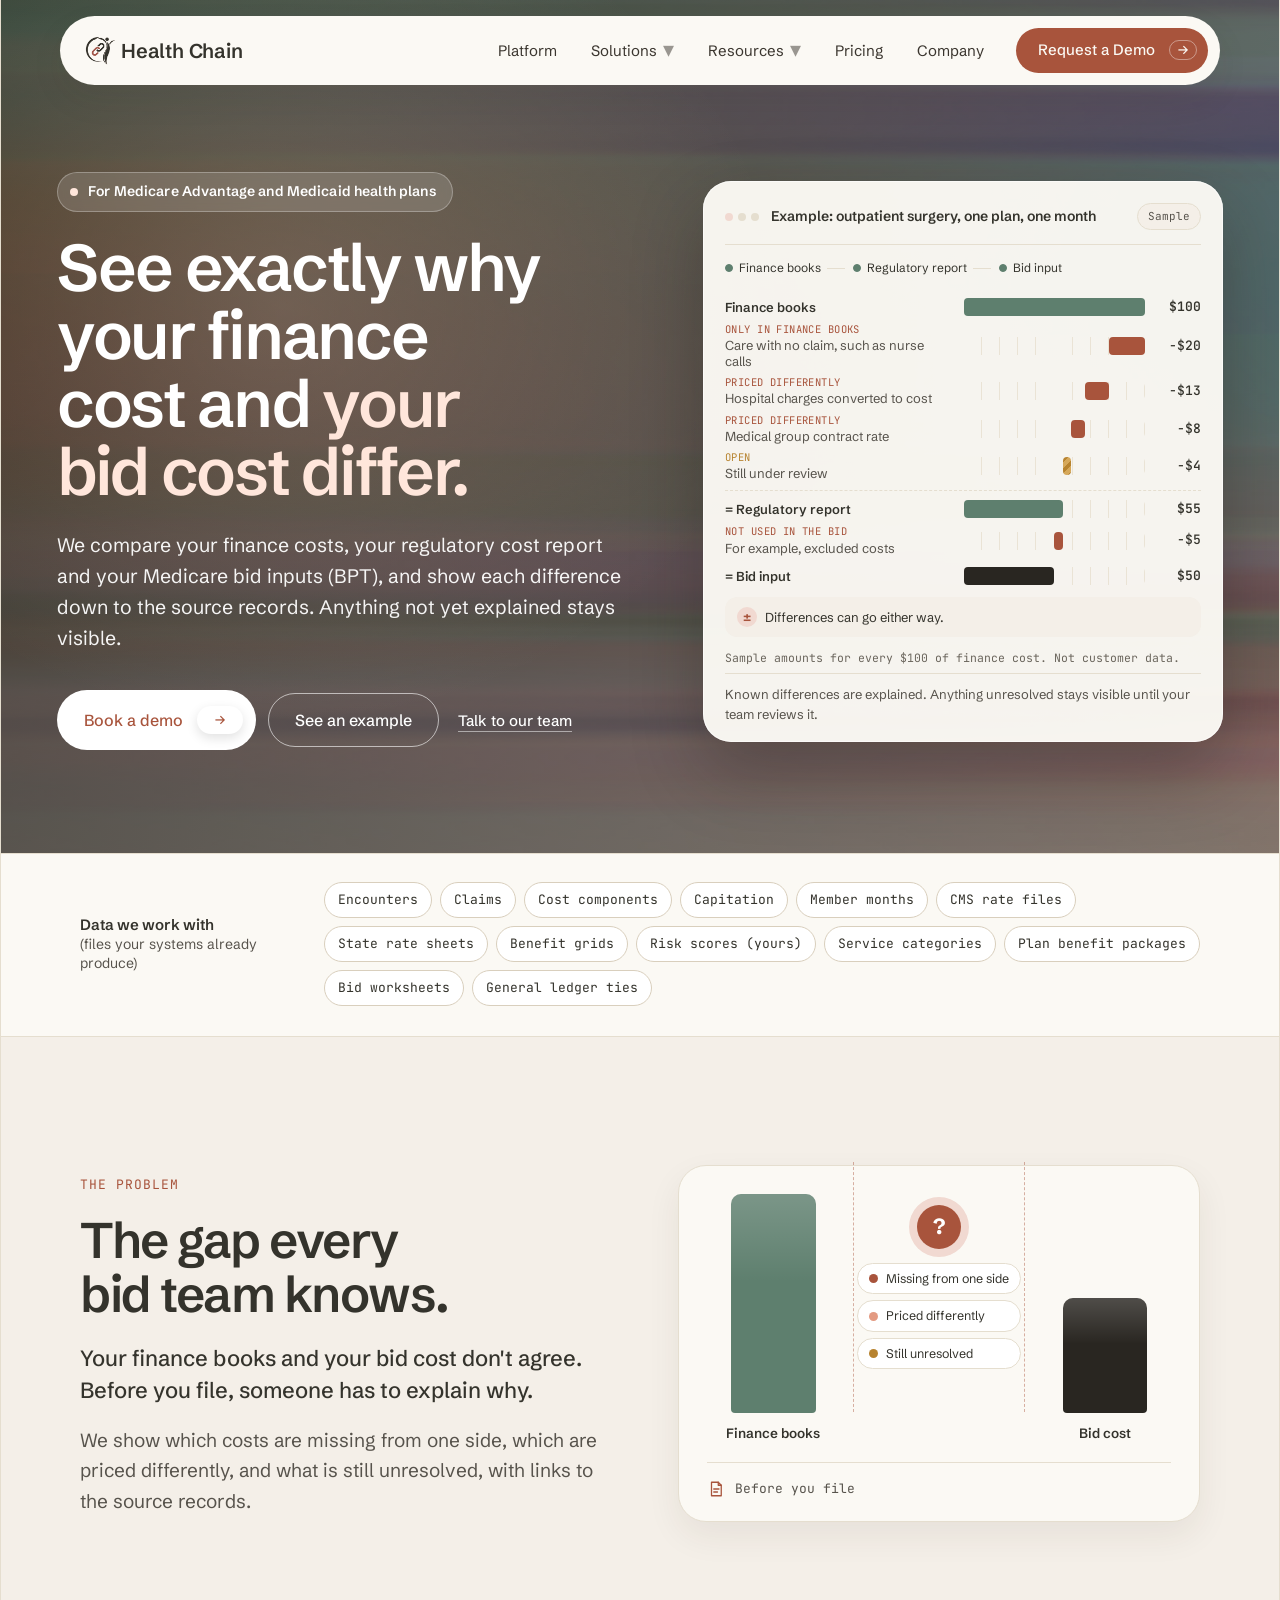
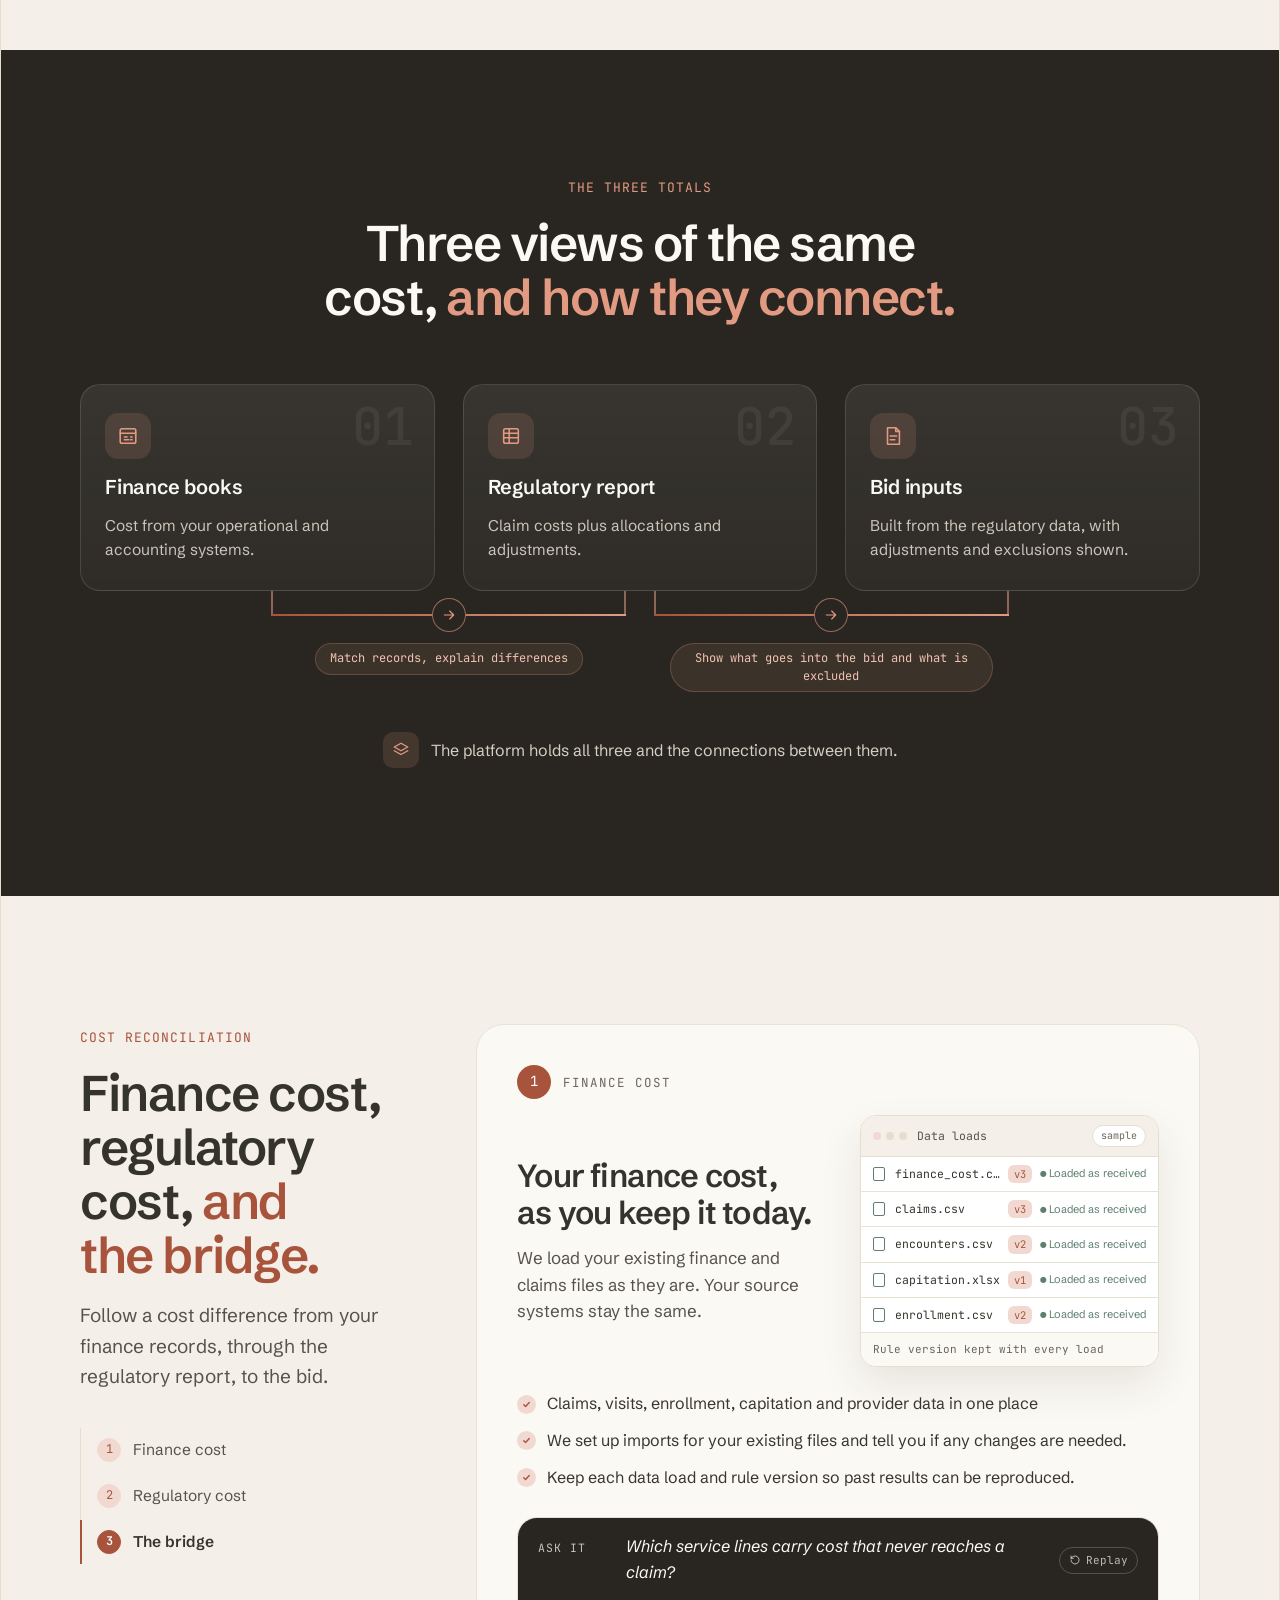
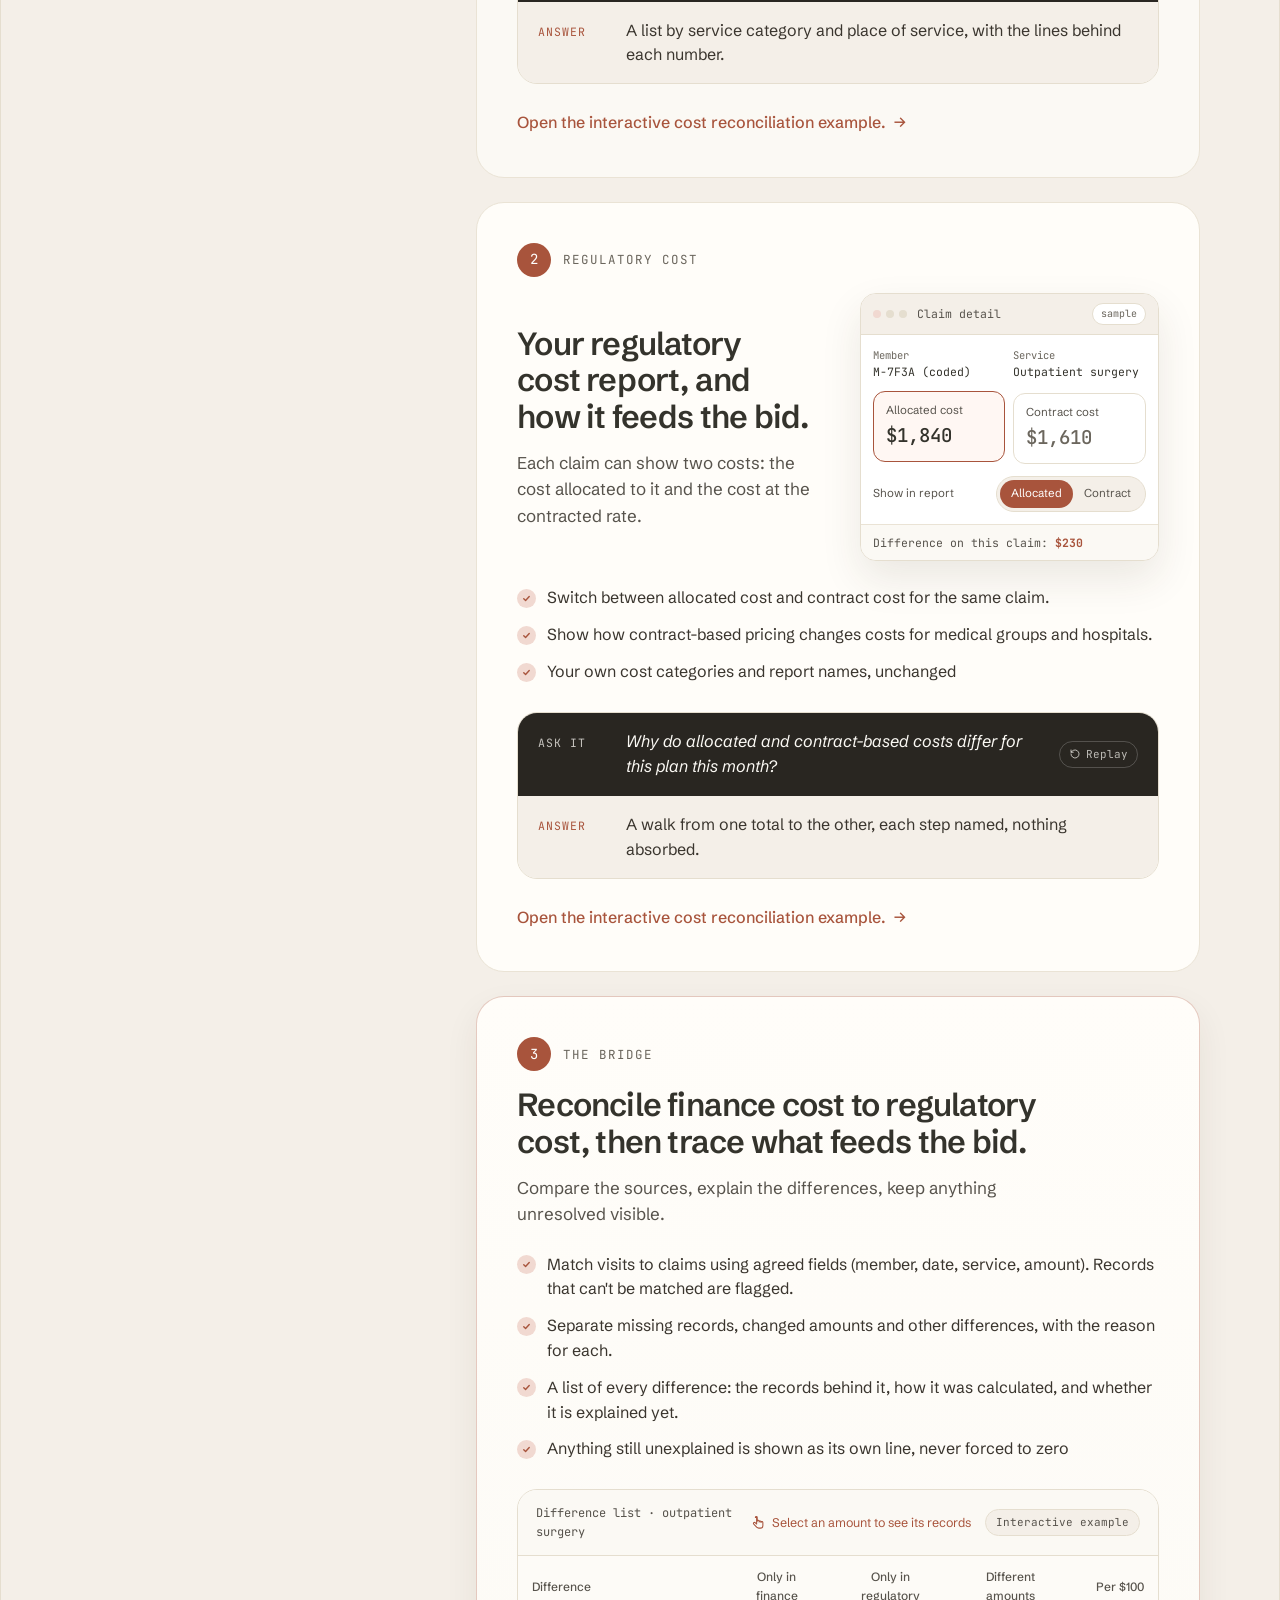
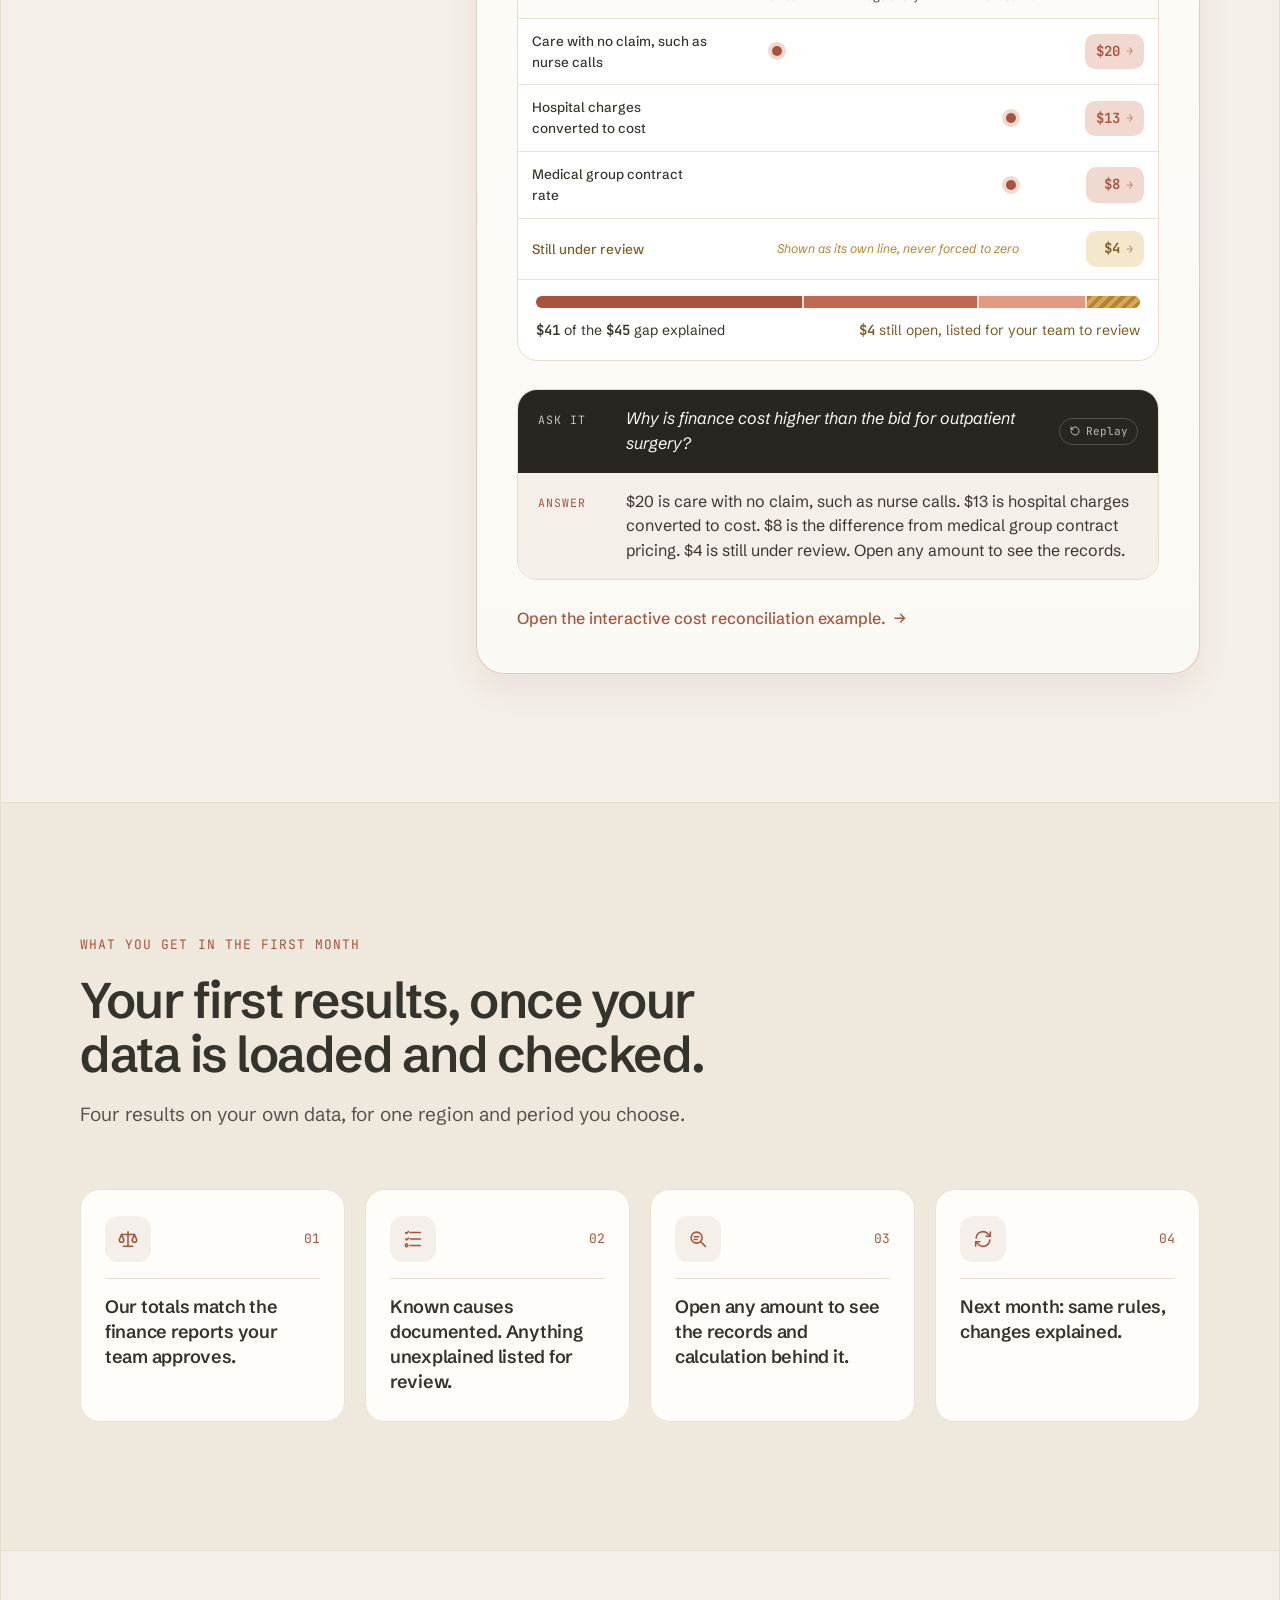
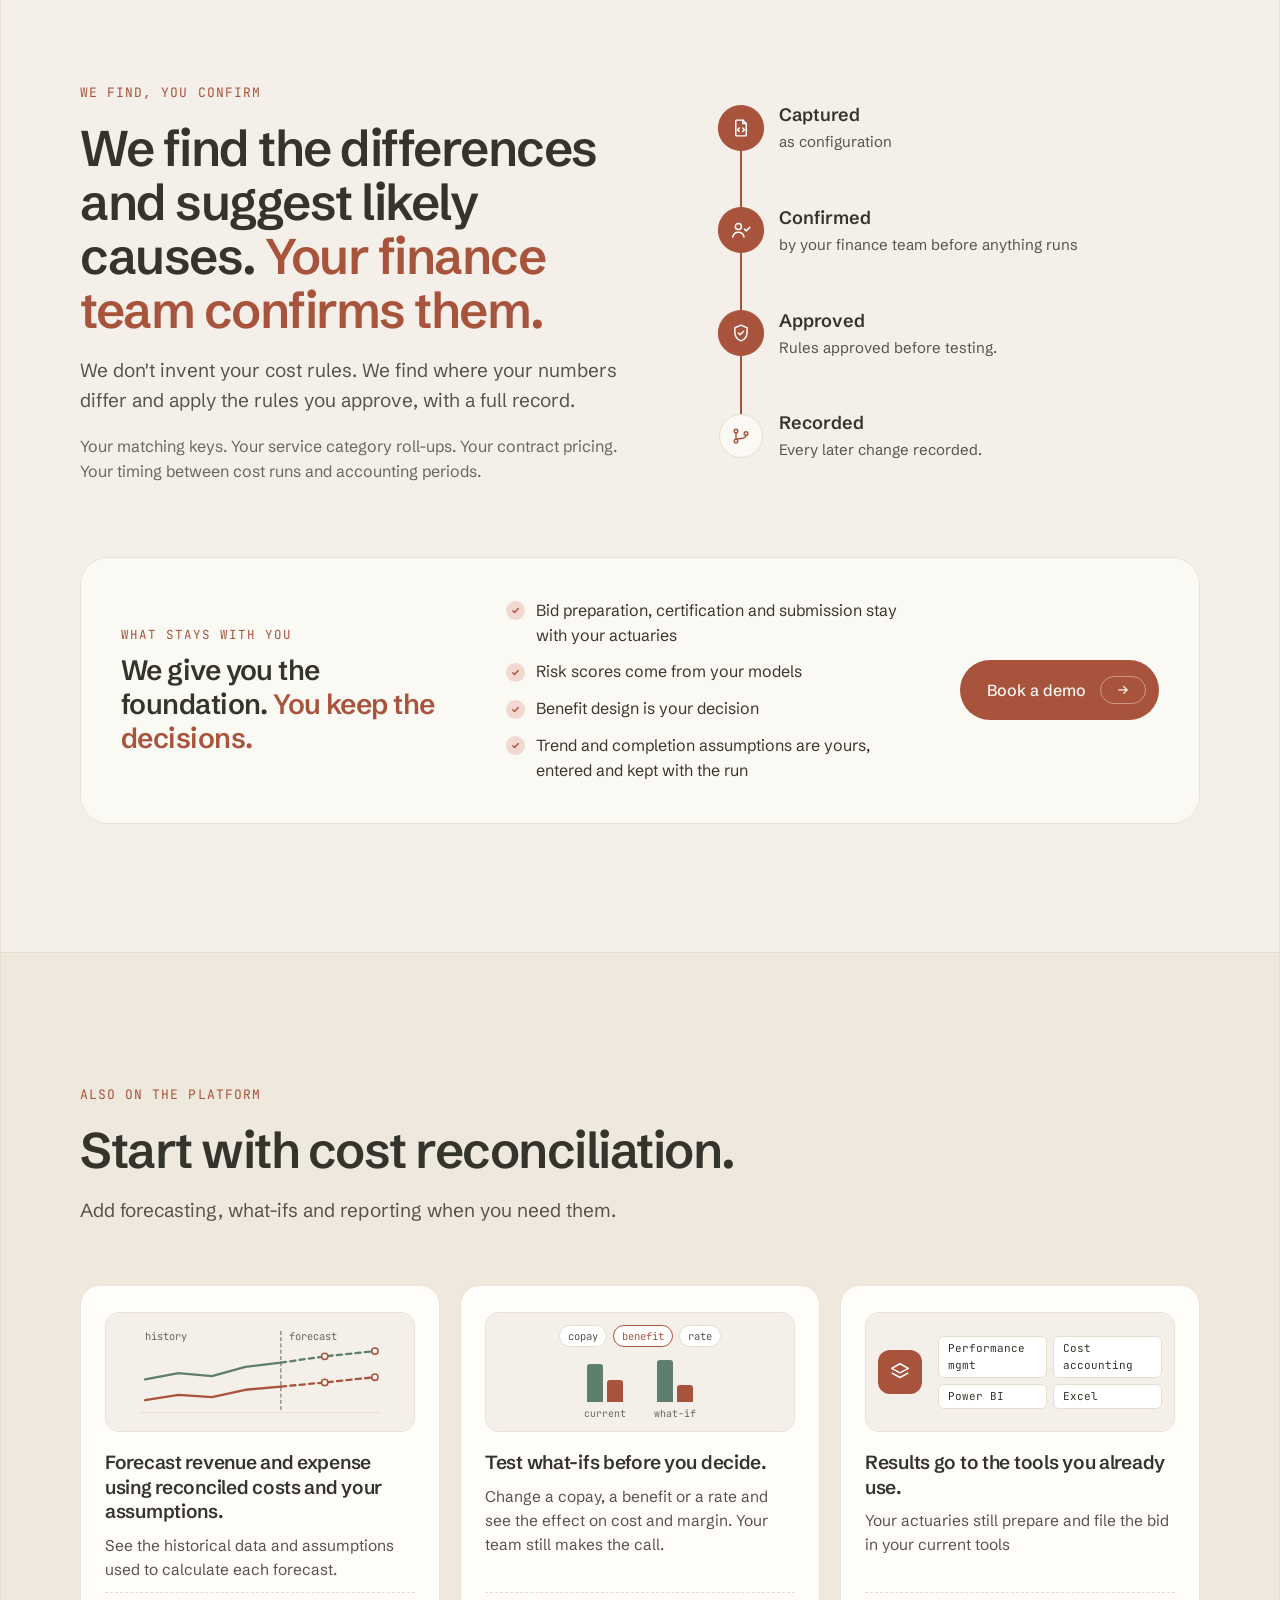
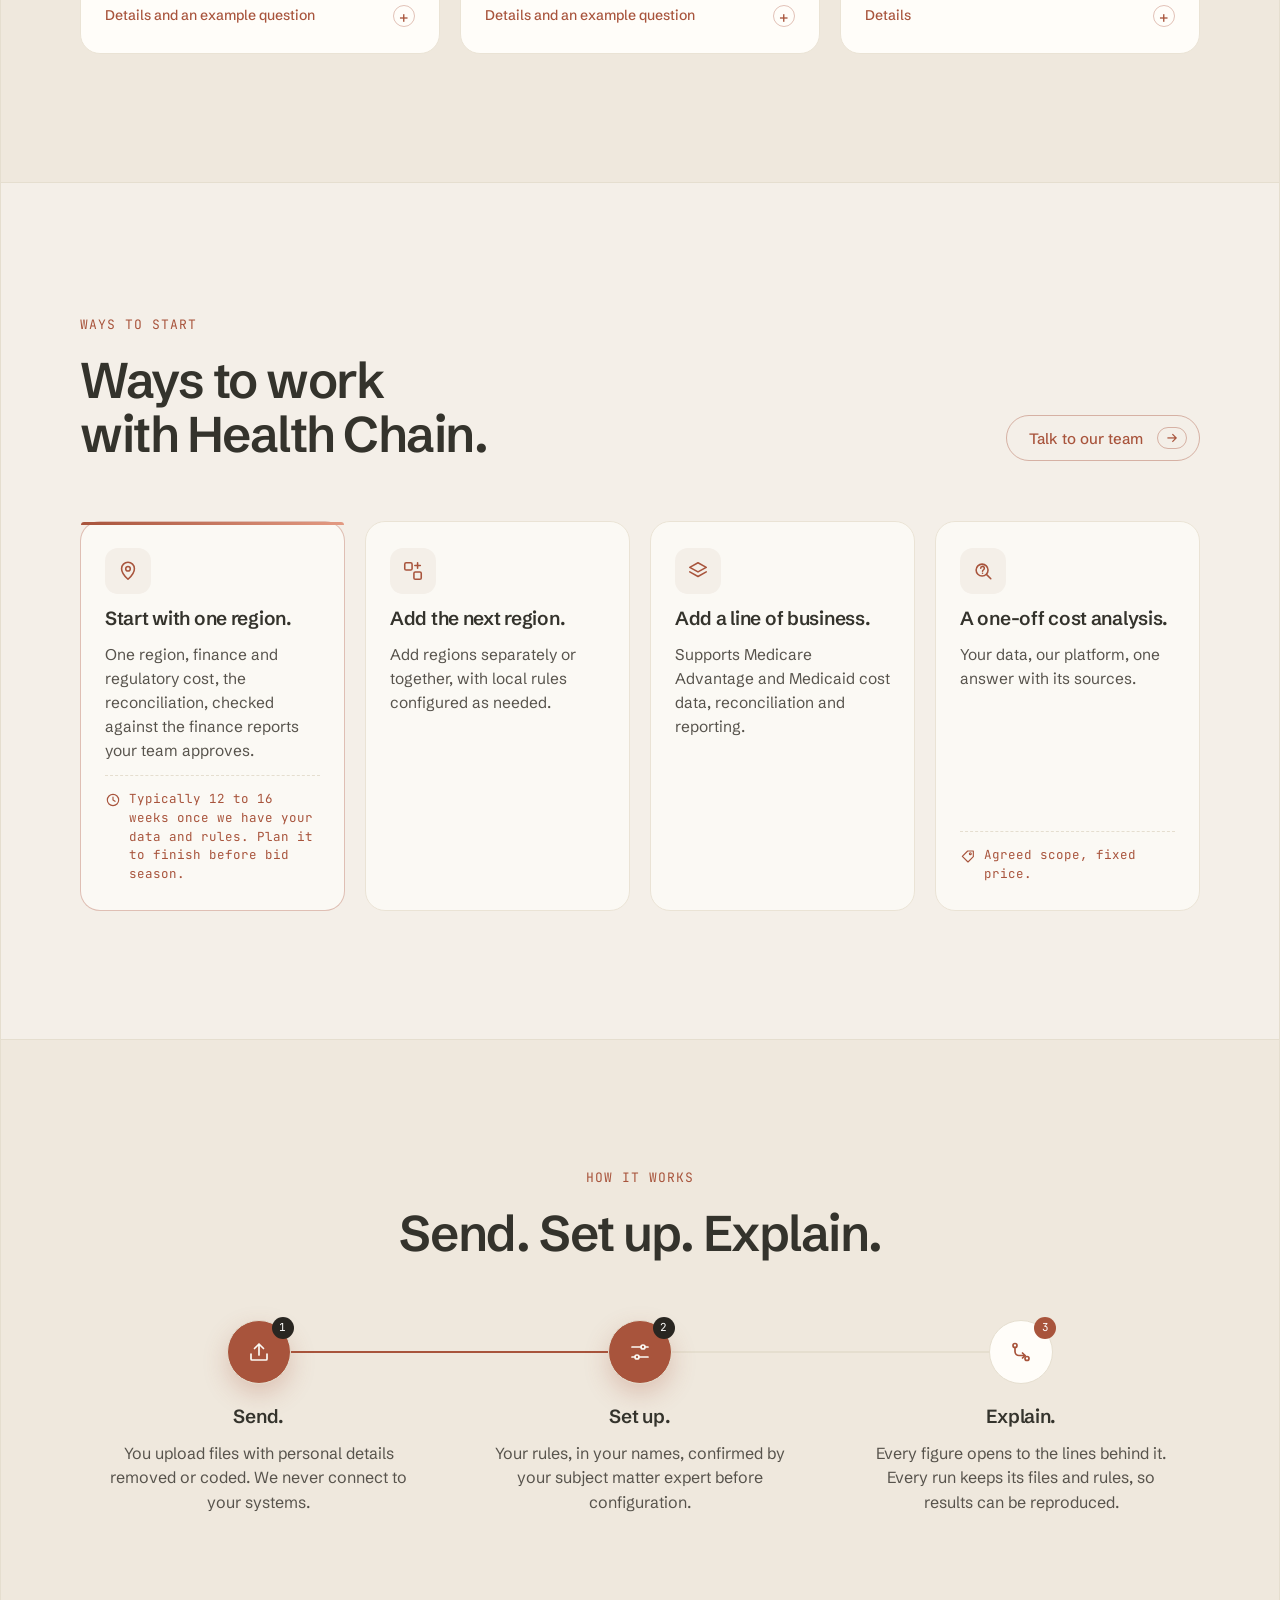
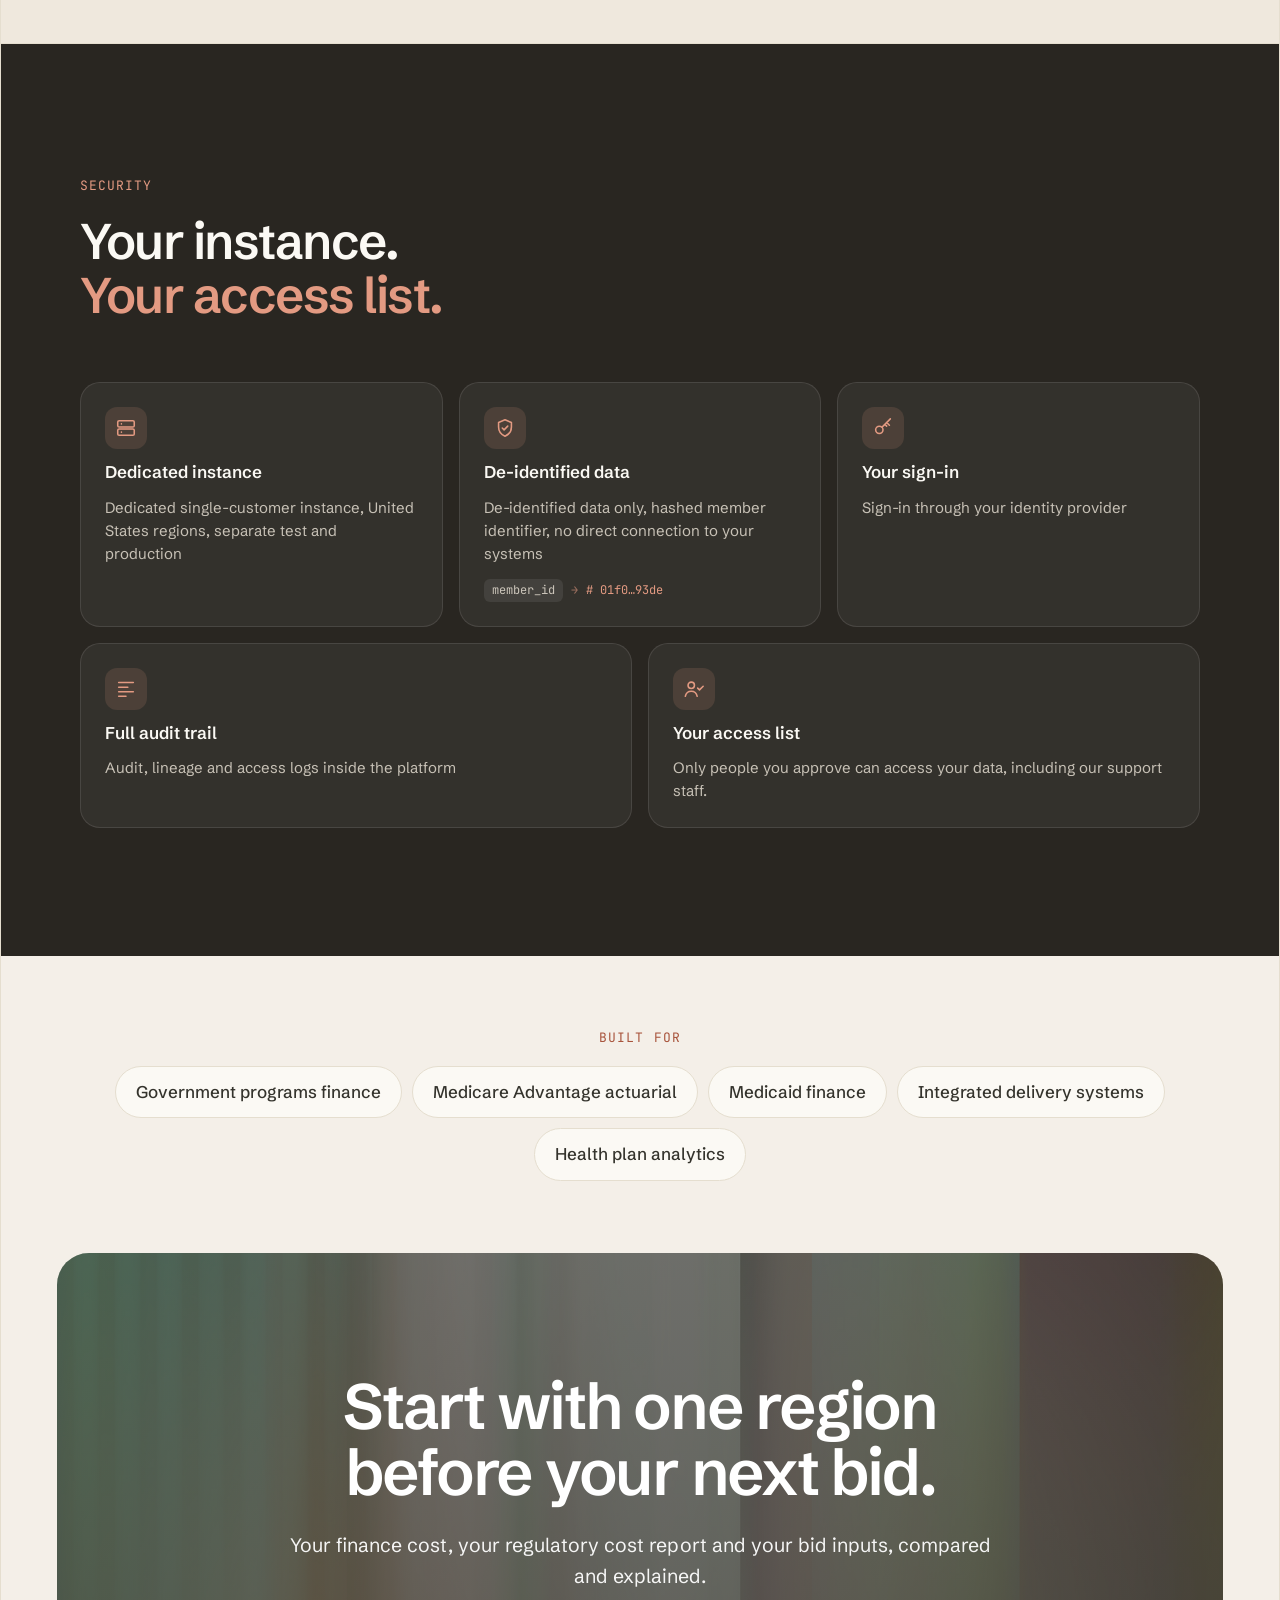
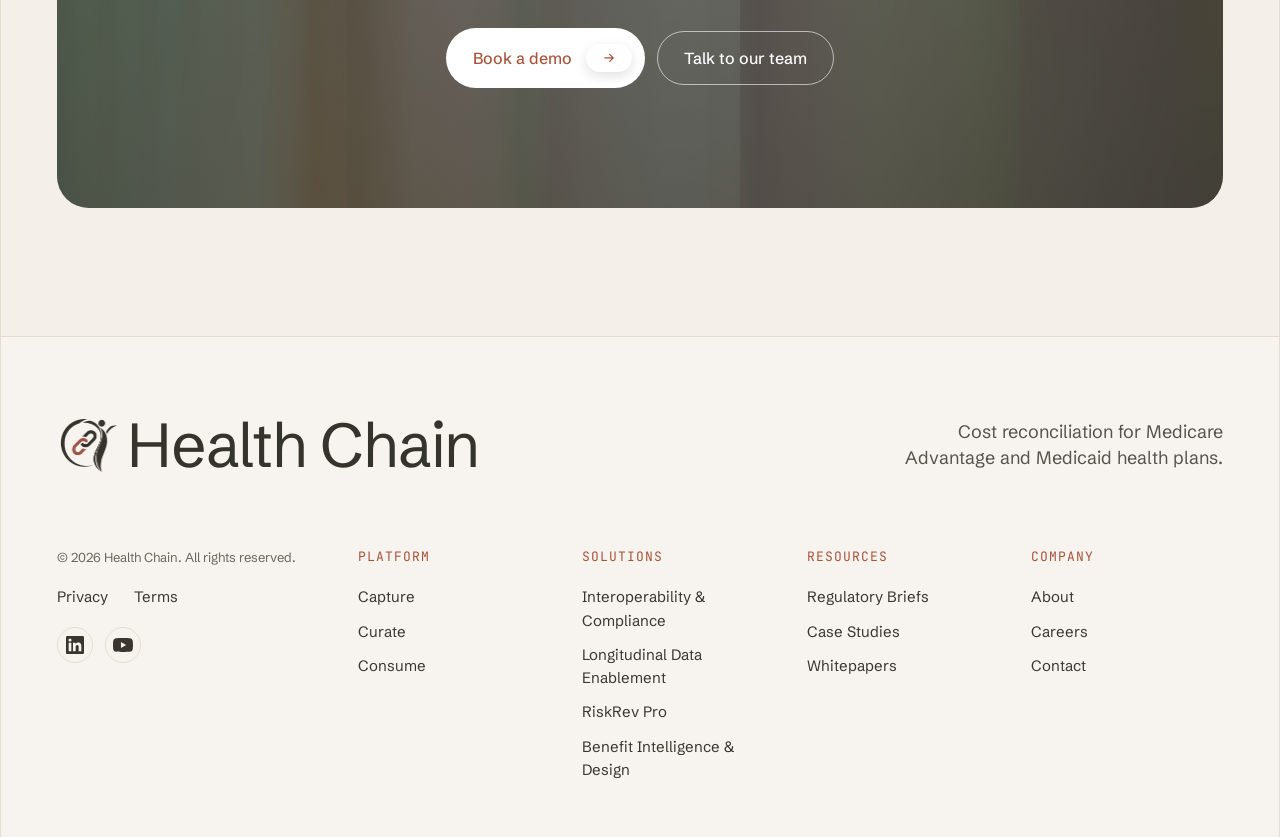
==== bid-v2/index.html @ c45f0985 "New bid changes added into another folder" ====
<!doctype html>
<html lang="en">
<head>
  <meta charset="utf-8">
  <meta name="viewport" content="width=device-width, initial-scale=1">
  <title>Benefit Intelligence &amp; Design | Health Chain</title>
  <meta name="description" content="Cost reconciliation for Medicare Advantage and Medicaid health plans. We compare your finance costs, your regulatory cost report and your Medicare bid inputs (BPT), and show each difference down to the source records.">
  <meta name="theme-color" content="#F4EFE8">
  <link rel="icon" href="assets/logo.png" type="image/png">

  <link rel="preconnect" href="https://fonts.googleapis.com">
  <link rel="preconnect" href="https://fonts.gstatic.com" crossorigin>
  <link href="https://fonts.googleapis.com/css2?family=JetBrains+Mono:wght@400;500&family=Schibsted+Grotesk:wght@400;500;600;700&display=swap" rel="stylesheet">

  <link rel="stylesheet" href="css/style.css">
  <!-- Set before first paint: motion "before" states only apply when JS runs and motion is allowed -->
  <script>
    document.documentElement.classList.add("js");
    if (!window.matchMedia("(prefers-reduced-motion: reduce)").matches) document.documentElement.classList.add("motion");
  </script>
  <script src="js/main.js" defer></script>
</head>
<body>
  <a class="skip-link" href="#main">Skip to content</a>
  <div class="progress" aria-hidden="true"><span data-progress></span></div>

  <div class="frame">

    <!-- ================= Header (same as healthchain.com) ================= -->
    <header class="site-header" data-header>
      <div class="nav-wrap">
        <div class="nav-shell">
          <a class="brand" href="https://www.healthchain.com/">
            <img src="assets/logo.png" alt="Health Chain Logo" width="32" height="32">
            <span>Health Chain</span>
          </a>

          <div class="nav-right">
            <div class="nav-desktop">
              <nav class="nav" aria-label="Main navigation">
                <a class="nav-link" href="https://www.healthchain.com/platform">Platform</a>

                <div class="has-menu" data-menu>
                  <button class="nav-link nav-trigger" type="button" aria-haspopup="true" aria-expanded="false">
                    Solutions <span class="caret" aria-hidden="true">▾</span>
                  </button>
                  <div class="menu">
                    <div class="menu-panel">
                      <a href="https://www.healthchain.com/interoperability-and-compliance">
                        <span class="menu-icon"><svg viewBox="0 0 24 24"><circle cx="12" cy="12" r="8.5"/><circle cx="12" cy="12" r="4.5"/><circle cx="12" cy="12" r="0.9" fill="currentColor" stroke="none"/></svg></span>
                        <span class="menu-text"><strong>Interoperability &amp; Compliance</strong><small>A real compliance foundation.</small></span>
                      </a>
                      <a href="https://www.healthchain.com/longitudinal-data-enablement">
                        <span class="menu-icon"><svg viewBox="0 0 24 24"><path d="M12 3.5l2.47 5.4 5.78.58-4.36 3.98 1.24 5.74L12 16.9l-5.13 2.3 1.24-5.74-4.36-3.98 5.78-.58L12 3.5z"/></svg></span>
                        <span class="menu-text"><strong>Longitudinal Data Enablement</strong><small>Every source. One longitudinal health record.</small></span>
                      </a>
                      <a href="https://www.healthchain.com/risk-adjustment">
                        <span class="menu-icon"><svg viewBox="0 0 24 24"><path d="M8.5 3.5h7a1 1 0 011 1V6h1.5a1 1 0 011 1v13a1 1 0 01-1 1H6a1 1 0 01-1-1V7a1 1 0 011-1h1.5V4.5a1 1 0 011-1z"/><path d="M9 6.5h6"/><path d="M8.5 13l2.2 2.2L15.5 11"/></svg></span>
                        <span class="menu-text"><strong>RiskRev Pro</strong><small>Make every risk adjustment coding decision easier to support.</small></span>
                      </a>
                      <a href="https://www.healthchain.com/benefit-intelligence-and-design" aria-current="page">
                        <span class="menu-icon"><svg viewBox="0 0 24 24"><circle cx="5.5" cy="6" r="2"/><circle cx="18.5" cy="6" r="2"/><circle cx="12" cy="18" r="2"/><path d="M7 7.3L11 16M17 7.3L13 16M7.5 6h9"/></svg></span>
                        <span class="menu-text"><strong>Benefit Intelligence &amp; Design</strong><small>Design benefits with evidence, not guesswork.</small></span>
                      </a>
                    </div>
                  </div>
                </div>

                <div class="has-menu" data-menu>
                  <div class="nav-link nav-split">
                    <a href="https://www.healthchain.com/resources">Resources</a>
                    <button class="nav-trigger" type="button" aria-haspopup="true" aria-expanded="false" aria-label="Expand Resources menu">
                      <span class="caret" aria-hidden="true">▾</span>
                    </button>
                  </div>
                  <div class="menu">
                    <div class="menu-panel">
                      <a href="https://www.healthchain.com/blogs">
                        <span class="menu-icon"><svg viewBox="0 0 24 24"><path d="M4 20h4.5L19 9.5a2.1 2.1 0 00-3-3L5.5 17v3z"/><path d="M14.5 8l3 3"/><path d="M13 20h7"/></svg></span>
                        <span class="menu-text"><strong>Blogs</strong><small>Practical guidance on CMS-0057-F, FHIR APIs, and payer data.</small></span>
                      </a>
                    </div>
                  </div>
                </div>

                <a class="nav-link" href="https://www.healthchain.com/pricing">Pricing</a>
                <a class="nav-link" href="https://www.healthchain.com/about">Company</a>
              </nav>

              <a class="nav-cta" href="https://www.healthchain.com/contact">
                Request a Demo <span class="nav-cta-arrow" aria-hidden="true">→</span>
              </a>
            </div>

            <button class="nav-toggle" type="button" aria-expanded="false" aria-controls="mobile-nav" aria-label="Open menu" data-nav-toggle>
              <svg viewBox="0 0 24 24" aria-hidden="true">
                <path class="icon-open" d="M4 6h16M4 12h16M4 18h16"/>
                <path class="icon-close" d="M6 18L18 6M6 6l12 12"/>
              </svg>
            </button>
          </div>
        </div>

        <div class="mobile-nav" id="mobile-nav" data-mobile-nav hidden>
          <a class="m-row" href="https://www.healthchain.com/platform">Platform</a>
          <div class="m-group" data-acc>
            <div class="m-row">
              <a href="https://www.healthchain.com/interoperability-and-compliance">Solutions</a>
              <button class="m-toggle" type="button" aria-expanded="false" aria-label="Expand Solutions menu"><span aria-hidden="true">▾</span></button>
            </div>
            <div class="m-sub" hidden>
              <a href="https://www.healthchain.com/interoperability-and-compliance"><span class="menu-text"><strong>Interoperability &amp; Compliance</strong><small>A real compliance foundation.</small></span></a>
              <a href="https://www.healthchain.com/longitudinal-data-enablement"><span class="menu-text"><strong>Longitudinal Data Enablement</strong><small>Every source. One longitudinal health record.</small></span></a>
              <a href="https://www.healthchain.com/risk-adjustment"><span class="menu-text"><strong>RiskRev Pro</strong><small>Make every risk adjustment coding decision easier to support.</small></span></a>
              <a href="https://www.healthchain.com/benefit-intelligence-and-design" aria-current="page"><span class="menu-text"><strong>Benefit Intelligence &amp; Design</strong><small>Design benefits with evidence, not guesswork.</small></span></a>
            </div>
          </div>
          <div class="m-group" data-acc>
            <div class="m-row">
              <a href="https://www.healthchain.com/resources">Resources</a>
              <button class="m-toggle" type="button" aria-expanded="false" aria-label="Expand Resources menu"><span aria-hidden="true">▾</span></button>
            </div>
            <div class="m-sub" hidden>
              <a href="https://www.healthchain.com/blogs"><span class="menu-text"><strong>Blogs</strong><small>Practical guidance on CMS-0057-F, FHIR APIs, and payer data.</small></span></a>
            </div>
          </div>
          <a class="m-row" href="https://www.healthchain.com/pricing">Pricing</a>
          <a class="m-row" href="https://www.healthchain.com/about">Company</a>
          <a class="nav-cta nav-cta-block" href="https://www.healthchain.com/contact">Request a Demo <span class="nav-cta-arrow" aria-hidden="true">→</span></a>
        </div>
      </div>
    </header>

    <main id="main">

      <!-- ================= 1 · Hero (H1–H8) ================= -->
      <section class="hero" aria-labelledby="hero-title">
        <div class="hero-bg" aria-hidden="true"></div>
        <div class="hero-inner">
          <div class="hero-copy">
            <p class="hero-eyebrow reveal"><span class="pulse" aria-hidden="true"></span>For Medicare Advantage and Medicaid health plans</p>
            <h1 id="hero-title" class="hero-title reveal" style="--d:60ms">
              See exactly why your finance cost and <em>your bid cost differ.</em>
            </h1>
            <p class="hero-lede reveal" style="--d:120ms">
              We compare your finance costs, your regulatory cost report and your Medicare bid inputs (BPT), and show each difference down to the source records. Anything not yet explained stays visible.
            </p>
            <div class="btn-row hero-actions reveal" style="--d:180ms">
              <a class="btn btn-light btn-lg" href="https://www.healthchain.com/contact">Book a demo <span class="btn-arrow" aria-hidden="true">→</span></a>
              <a class="btn btn-ghost-light btn-lg" href="#example">See an example</a>
              <a class="btn btn-link-light" href="https://www.healthchain.com/contact">Talk to our team</a>
            </div>
          </div>

          <!-- Hero chart: two bridges in dollars on a sample $100 (Visuals: Hero chart; H5–H8) -->
          <figure class="bridge-card reveal" style="--d:220ms" data-bridge aria-labelledby="bridge-title">
            <div class="bc-head">
              <span class="dot-row" aria-hidden="true"><i></i><i></i><i></i></span>
              <span id="bridge-title" class="bc-title">Example: outpatient surgery, one plan, one month</span>
              <span class="tag">Sample</span>
            </div>

            <ol class="bc-views" aria-label="The three totals">
              <li data-view="0"><span class="bv-dot"></span>Finance books</li>
              <li data-view="1"><span class="bv-dot"></span>Regulatory report</li>
              <li data-view="2"><span class="bv-dot"></span>Bid input</li>
            </ol>

            <ol class="bc-rows">
              <li class="bc-row is-total" data-from="0" data-to="100" style="--x:0;--w:100">
                <span class="bc-label"><b>Finance books</b></span>
                <span class="bc-bar"><i></i></span>
                <span class="bc-val mono" data-count="100">$100</span>
              </li>
              <li class="bc-row" data-from="80" data-to="100" style="--x:80;--w:20">
                <span class="bc-label"><small>Only in finance books</small>Care with no claim, such as nurse calls</span>
                <span class="bc-bar"><i></i></span>
                <span class="bc-val mono" data-count="-20">−$20</span>
              </li>
              <li class="bc-row" data-from="67" data-to="80" style="--x:67;--w:13">
                <span class="bc-label"><small>Priced differently</small>Hospital charges converted to cost</span>
                <span class="bc-bar"><i></i></span>
                <span class="bc-val mono" data-count="-13">−$13</span>
              </li>
              <li class="bc-row" data-from="59" data-to="67" style="--x:59;--w:8">
                <span class="bc-label"><small>Priced differently</small>Medical group contract rate</span>
                <span class="bc-bar"><i></i></span>
                <span class="bc-val mono" data-count="-8">−$8</span>
              </li>
              <li class="bc-row is-open" data-from="55" data-to="59" style="--x:55;--w:4">
                <span class="bc-label"><small>Open</small>Still under review</span>
                <span class="bc-bar"><i></i></span>
                <span class="bc-val mono" data-count="-4">−$4</span>
              </li>
              <li class="bc-row is-total is-reg" data-from="0" data-to="55" style="--x:0;--w:55">
                <span class="bc-label"><b>= Regulatory report</b></span>
                <span class="bc-bar"><i></i></span>
                <span class="bc-val mono" data-count="55">$55</span>
              </li>
              <li class="bc-row" data-from="50" data-to="55" style="--x:50;--w:5">
                <span class="bc-label"><small>Not used in the bid</small>For example, excluded costs</span>
                <span class="bc-bar"><i></i></span>
                <span class="bc-val mono" data-count="-5">−$5</span>
              </li>
              <li class="bc-row is-total is-bid" data-from="0" data-to="50" style="--x:0;--w:50">
                <span class="bc-label"><b>= Bid input</b></span>
                <span class="bc-bar"><i></i></span>
                <span class="bc-val mono" data-count="50">$50</span>
              </li>
            </ol>

            <div class="bc-note">
              <p><span class="bc-either" aria-hidden="true">±</span>Differences can go either way.</p>
              <button class="replay" type="button" data-bridge-replay hidden>
                <svg viewBox="0 0 24 24" aria-hidden="true"><path d="M4 12a8 8 0 1 0 2.4-5.7L4 8.5"/><path d="M4 4v4.5h4.5"/></svg>
                Replay
              </button>
            </div>
            <p class="bc-foot mono">Sample amounts for every $100 of finance cost. Not customer data.</p>
            <figcaption class="bc-caption">Known differences are explained. Anything unresolved stays visible until your team reviews it.</figcaption>
          </figure>
        </div>
      </section>

      <!-- ================= Data strip (D1; Visuals: Data strip chips) ================= -->
      <section class="data-strip" aria-labelledby="data-title">
        <div class="data-inner">
          <p id="data-title" class="data-label">Data we work with <span>(files your systems already produce)</span></p>
          <ul class="chips" data-chips>
            <li>Encounters</li><li>Claims</li><li>Cost components</li><li>Capitation</li>
            <li>Member months</li><li>CMS rate files</li><li>State rate sheets</li><li>Benefit grids</li>
            <li>Risk scores (yours)</li><li>Service categories</li><li>Plan benefit packages</li>
            <li>Bid worksheets</li><li>General ledger ties</li>
          </ul>
        </div>
      </section>

      <!-- ================= 2 · The problem (P1–P3) ================= -->
      <section class="section problem" id="problem" aria-labelledby="problem-title">
        <div class="section-inner split">
          <div class="split-copy">
            <p class="eyebrow reveal">The problem</p>
            <h2 id="problem-title" class="h2 reveal" style="--d:60ms">The gap every bid team knows.</h2>
            <p class="lede lede-strong reveal" style="--d:120ms">Your finance books and your bid cost don't agree. Before you file, someone has to explain why.</p>
            <p class="lede reveal" style="--d:180ms">We show which costs are missing from one side, which are priced differently, and what is still unresolved, with links to the source records.</p>
          </div>

          <!-- Illustration: two totals that don't agree, the gap split into the three kinds of difference named in P3. No numbers on purpose (Cut: don't repeat the $100 example). -->
          <figure class="gap-visual reveal" style="--d:120ms" data-gap aria-hidden="true">
            <div class="gv-cols">
              <div class="gv-col">
                <div class="gv-bar is-fin"><span></span></div>
                <span class="gv-name">Finance books</span>
              </div>
              <div class="gv-gap">
                <span class="gv-q">?</span>
                <ul class="gv-kinds">
                  <li><i class="k1"></i>Missing from one side</li>
                  <li><i class="k2"></i>Priced differently</li>
                  <li><i class="k3"></i>Still unresolved</li>
                </ul>
              </div>
              <div class="gv-col">
                <div class="gv-bar is-bid"><span></span></div>
                <span class="gv-name">Bid cost</span>
              </div>
            </div>
            <div class="gv-file">
              <svg viewBox="0 0 24 24"><path d="M6 3h9l4 4v14H6z"/><path d="M15 3v4h4M9 12h7M9 16h5"/></svg>
              <span>Before you file</span>
            </div>
          </figure>
        </div>
      </section>

      <!-- ================= 3 · Three views of the same cost (C40–C44; moved up) ================= -->
      <section class="section section-dark views" id="three-views" aria-labelledby="views-title">
        <div class="views-glow" aria-hidden="true"></div>
        <div class="section-inner">
          <div class="section-head center">
            <p class="eyebrow eyebrow-terra reveal">The three totals</p>
            <h2 id="views-title" class="h2 reveal" style="--d:60ms">Three views of the same cost, <span class="accent-light">and how they connect.</span></h2>
          </div>

          <ol class="chain" data-chain>
            <li class="chain-node">
              <span class="chain-step mono" aria-hidden="true">01</span>
              <span class="chain-icon" aria-hidden="true"><svg viewBox="0 0 24 24"><rect x="3.5" y="4" width="17" height="16" rx="2"/><path d="M3.5 9h17M8 13h3M8 16h5M15 13h1.5M15 16h1.5"/></svg></span>
              <h3 class="chain-kicker">Finance books</h3>
              <p>Cost from your operational and accounting systems.</p>
            </li>
            <li class="chain-link" aria-label="Then">
              <span class="chain-track"><i></i></span>
              <span class="chain-arrow" aria-hidden="true"><svg viewBox="0 0 24 24"><path d="M5 12h14M13 6l6 6-6 6"/></svg></span>
              <span class="chain-label">Match records, explain differences</span>
            </li>
            <li class="chain-node">
              <span class="chain-step mono" aria-hidden="true">02</span>
              <span class="chain-icon" aria-hidden="true"><svg viewBox="0 0 24 24"><rect x="4" y="4" width="16" height="16" rx="2"/><path d="M4 9h16M4 14h16M10 4v16"/></svg></span>
              <h3 class="chain-kicker">Regulatory report</h3>
              <p>Claim costs plus allocations and adjustments.</p>
            </li>
            <li class="chain-link" aria-label="Then">
              <span class="chain-track"><i></i></span>
              <span class="chain-arrow" aria-hidden="true"><svg viewBox="0 0 24 24"><path d="M5 12h14M13 6l6 6-6 6"/></svg></span>
              <span class="chain-label">Show what goes into the bid and what is excluded</span>
            </li>
            <li class="chain-node">
              <span class="chain-step mono" aria-hidden="true">03</span>
              <span class="chain-icon" aria-hidden="true"><svg viewBox="0 0 24 24"><path d="M6 3h9l4 4v14H6z"/><path d="M15 3v4h4M9 12h7M9 16h5"/></svg></span>
              <h3 class="chain-kicker">Bid inputs</h3>
              <p>Built from the regulatory data, with adjustments and exclusions shown.</p>
            </li>
          </ol>
          <p class="chain-foot reveal">
            <span class="chain-base-icon" aria-hidden="true"><svg viewBox="0 0 24 24"><path d="M12 3l9 5-9 5-9-5 9-5z"/><path d="M3 13l9 5 9-5"/></svg></span>
            The platform holds all three and the connections between them.
          </p>
        </div>
      </section>

      <!-- ================= 4 · Proof (Visuals: Proof; Page order 4) =================
           Publish ONLY with a verified, permission-approved pilot result.
           Until then this block stays hidden and shows no number (Summary B9, Cut: "Any unverified pilot number").
           To publish: fill the four values below and remove the `hidden` attribute. -->
      <section class="section proof" id="proof" aria-labelledby="proof-title" hidden>
        <div class="section-inner">
          <div class="proof-card">
            <p class="eyebrow">Verified pilot result</p>
            <h2 id="proof-title" class="h3">[Pilot headline, approved by the health plan]</h2>
            <dl class="proof-stats">
              <div><dt>Period</dt><dd class="mono">[period]</dd></div>
              <div><dt>Volume</dt><dd class="mono">[records reviewed]</dd></div>
              <div><dt>Share matched</dt><dd class="mono">[share]</dd></div>
              <div><dt>What the rest was</dt><dd>[explanation]</dd></div>
            </dl>
            <p class="proof-method">[Scope and method, one line.]</p>
          </div>
        </div>
      </section>

      <!-- ================= 5 · Cost reconciliation (old parts 01–03, M2–M22, M29) ================= -->
      <section class="section recon" id="reconciliation" aria-labelledby="recon-title">
        <div class="recon-grid">
          <aside class="recon-rail">
            <div class="rail-sticky">
              <p class="eyebrow reveal">Cost reconciliation</p>
              <h2 id="recon-title" class="h2 reveal" style="--d:60ms">Finance cost, regulatory cost, <span class="accent">and the bridge.</span></h2>
              <p class="lede reveal" style="--d:120ms">Follow a cost difference from your finance records, through the regulatory report, to the bid.</p>
              <ol class="rail-index" aria-label="Parts of the reconciliation" data-rail>
                <li><a href="#finance-cost" data-spy="finance-cost"><span>1</span>Finance cost</a></li>
                <li><a href="#regulatory-cost" data-spy="regulatory-cost"><span>2</span>Regulatory cost</a></li>
                <li><a href="#example" data-spy="example"><span>3</span>The bridge</a></li>
              </ol>
            </div>
          </aside>

          <div class="part-list">

            <!-- Part 1 · Finance cost (M3–M7) -->
            <article class="part reveal" id="finance-cost" aria-labelledby="p1-title">
              <header class="part-head"><span class="part-num">1</span><span class="part-kicker">Finance cost</span></header>
              <div class="part-intro">
                <div>
                  <h3 id="p1-title" class="h3">Your finance cost, as you keep it today.</h3>
                  <p class="part-lede">We load your existing finance and claims files as they are. Your source systems stay the same.</p>
                </div>
                <!-- Screen crop (Visuals: Module illustrations). UI mock until real product crops are supplied. -->
                <div class="screen" aria-hidden="true">
                  <div class="screen-bar"><span class="dot-row"><i></i><i></i><i></i></span><span class="mono">Data loads</span><span class="screen-tag mono">sample</span></div>
                  <ul class="loads">
                    <li><span class="ld-ico"></span><span class="mono">finance_cost.csv</span><span class="ld-v mono">v3</span><span class="ld-ok">Loaded as received</span></li>
                    <li><span class="ld-ico"></span><span class="mono">claims.csv</span><span class="ld-v mono">v3</span><span class="ld-ok">Loaded as received</span></li>
                    <li><span class="ld-ico"></span><span class="mono">encounters.csv</span><span class="ld-v mono">v2</span><span class="ld-ok">Loaded as received</span></li>
                    <li><span class="ld-ico"></span><span class="mono">capitation.xlsx</span><span class="ld-v mono">v1</span><span class="ld-ok">Loaded as received</span></li>
                    <li><span class="ld-ico"></span><span class="mono">enrollment.csv</span><span class="ld-v mono">v2</span><span class="ld-ok">Loaded as received</span></li>
                  </ul>
                  <div class="screen-foot mono"><span>Rule version kept with every load</span></div>
                </div>
              </div>
              <ul class="checks">
                <li>Claims, visits, enrollment, capitation and provider data in one place</li>
                <li>We set up imports for your existing files and tell you if any changes are needed.</li>
                <li>Keep each data load and rule version so past results can be reproduced.</li>
              </ul>
              <div class="qa" data-qa>
                <div class="qa-q"><span class="qa-tag">Ask it</span><p class="qa-text">Which service lines carry cost that never reaches a claim?</p>
                  <button class="qa-replay" type="button" aria-label="Replay question animation"><svg viewBox="0 0 24 24" aria-hidden="true"><path d="M4 12a8 8 0 1 0 2.4-5.7L4 8.5"/><path d="M4 4v4.5h4.5"/></svg>Replay</button></div>
                <div class="qa-a"><span class="qa-tag">Answer</span><p>A list by service category and place of service, with the lines behind each number.</p></div>
              </div>
              <a class="text-link" href="#example">Open the interactive cost reconciliation example. <span aria-hidden="true">→</span></a>
            </article>

            <!-- Part 2 · Regulatory cost (M8–M13) -->
            <article class="part part-alt reveal" id="regulatory-cost" aria-labelledby="p2-title">
              <header class="part-head"><span class="part-num">2</span><span class="part-kicker">Regulatory cost</span></header>
              <div class="part-intro">
                <div>
                  <h3 id="p2-title" class="h3">Your regulatory cost report, and how it feeds the bid.</h3>
                  <p class="part-lede">Each claim can show two costs: the cost allocated to it and the cost at the contracted rate.</p>
                </div>
                <!-- Screen crop: one claim, two prices side by side, with a working switch (M10) -->
                <div class="screen claim" data-claim>
                  <div class="screen-bar"><span class="dot-row" aria-hidden="true"><i></i><i></i><i></i></span><span class="mono">Claim detail</span><span class="screen-tag mono">sample</span></div>
                  <dl class="claim-meta mono">
                    <div><dt>Member</dt><dd>M-7F3A (coded)</dd></div>
                    <div><dt>Service</dt><dd>Outpatient surgery</dd></div>
                  </dl>
                  <div class="claim-prices">
                    <div class="cp is-active" data-cp="allocated"><span>Allocated cost</span><b class="mono">$1,840</b></div>
                    <div class="cp" data-cp="contract"><span>Contract cost</span><b class="mono">$1,610</b></div>
                  </div>
                  <div class="claim-switch">
                    <span id="cs-label">Show in report</span>
                    <div class="seg" role="radiogroup" aria-labelledby="cs-label">
                      <button type="button" role="radio" aria-checked="true" data-switch="allocated">Allocated</button>
                      <button type="button" role="radio" aria-checked="false" data-switch="contract">Contract</button>
                    </div>
                  </div>
                  <p class="claim-diff mono" aria-live="polite">Difference on this claim: <b>$230</b></p>
                </div>
              </div>
              <ul class="checks">
                <li>Switch between allocated cost and contract cost for the same claim.</li>
                <li>Show how contract-based pricing changes costs for medical groups and hospitals.</li>
                <li>Your own cost categories and report names, unchanged</li>
              </ul>
              <div class="qa" data-qa>
                <div class="qa-q"><span class="qa-tag">Ask it</span><p class="qa-text">Why do allocated and contract-based costs differ for this plan this month?</p>
                  <button class="qa-replay" type="button" aria-label="Replay question animation"><svg viewBox="0 0 24 24" aria-hidden="true"><path d="M4 12a8 8 0 1 0 2.4-5.7L4 8.5"/><path d="M4 4v4.5h4.5"/></svg>Replay</button></div>
                <div class="qa-a"><span class="qa-tag">Answer</span><p>A walk from one total to the other, each step named, nothing absorbed.</p></div>
              </div>
              <a class="text-link" href="#example">Open the interactive cost reconciliation example. <span aria-hidden="true">→</span></a>
            </article>

            <!-- Part 3 · The bridge, with the interactive ledger (M14–M22; Visuals: Difference ledger) -->
            <article class="part part-feature reveal" id="example" aria-labelledby="p3-title">
              <header class="part-head"><span class="part-num">3</span><span class="part-kicker">The bridge</span></header>
              <h3 id="p3-title" class="h3">Reconcile finance cost to regulatory cost, then trace what feeds the bid.</h3>
              <p class="part-lede">Compare the sources, explain the differences, keep anything unresolved visible.</p>

              <ul class="checks">
                <li>Match visits to claims using agreed fields (member, date, service, amount). Records that can't be matched are flagged.</li>
                <li>Separate missing records, changed amounts and other differences, with the reason for each.</li>
                <li>A list of every difference: the records behind it, how it was calculated, and whether it is explained yet.</li>
                <li>Anything still unexplained is shown as its own line, never forced to zero</li>
              </ul>

              <div class="ledger-panel" data-ledger>
                <div class="lp-head">
                  <span class="mono">Difference list · outpatient surgery</span>
                  <span class="lp-hint"><svg viewBox="0 0 24 24" aria-hidden="true"><path d="M9 4v10.5l-2.3-2.2a1.6 1.6 0 00-2.3 2.3L9 19.5c.9.9 2 1.5 3.3 1.5H15a4 4 0 004-4v-5a1.5 1.5 0 00-3 0v-1a1.5 1.5 0 00-3 0V10a1.5 1.5 0 00-3 0V4a1.5 1.5 0 00-3 0z"/></svg>Select an amount to see its records</span>
                  <span class="tag">Interactive example</span>
                </div>
                <div class="table-scroll">
                  <table class="ledger">
                    <caption class="sr-only">Illustrative difference list for outpatient surgery. Sample amounts per $100 of finance cost, not customer data. Each amount opens the records behind it.</caption>
                    <thead>
                      <tr>
                        <th scope="col">Difference</th>
                        <th scope="col">Only in finance</th>
                        <th scope="col">Only in regulatory</th>
                        <th scope="col">Different amounts</th>
                        <th scope="col" class="num">Per $100</th>
                      </tr>
                    </thead>
                    <tbody>
                      <tr>
                        <th scope="row">Care with no claim, such as nurse calls</th>
                        <td><i class="pip" aria-hidden="true"></i><span class="sr-only">Yes</span></td>
                        <td></td><td></td>
                        <td class="num"><button class="amt mono" type="button" data-entry="no-claim" aria-label="$20, open records for care with no claim">$20</button></td>
                      </tr>
                      <tr>
                        <th scope="row">Hospital charges converted to cost</th>
                        <td></td><td></td>
                        <td><i class="pip" aria-hidden="true"></i><span class="sr-only">Yes</span></td>
                        <td class="num"><button class="amt mono" type="button" data-entry="hospital" aria-label="$13, open records for hospital charges converted to cost">$13</button></td>
                      </tr>
                      <tr>
                        <th scope="row">Medical group contract rate</th>
                        <td></td><td></td>
                        <td><i class="pip" aria-hidden="true"></i><span class="sr-only">Yes</span></td>
                        <td class="num"><button class="amt mono" type="button" data-entry="contract" aria-label="$8, open records for medical group contract rate">$8</button></td>
                      </tr>
                      <tr class="is-open">
                        <th scope="row">Still under review</th>
                        <td colspan="3" class="open-note">Shown as its own line, never forced to zero</td>
                        <td class="num"><button class="amt mono" type="button" data-entry="review" aria-label="$4, open records still under review">$4</button></td>
                      </tr>
                    </tbody>
                  </table>
                </div>
                <div class="gap">
                  <div class="gap-bar" aria-hidden="true">
                    <span style="--g:20"></span><span style="--g:13"></span><span style="--g:8"></span><span class="is-open" style="--g:4"></span>
                  </div>
                  <div class="gap-legend">
                    <span><b class="mono">$41</b> of the <b class="mono">$45</b> gap explained</span>
                    <span class="is-open"><b class="mono">$4</b> still open, listed for your team to review</span>
                  </div>
                </div>
              </div>

              <div class="qa" data-qa>
                <div class="qa-q"><span class="qa-tag">Ask it</span><p class="qa-text">Why is finance cost higher than the bid for outpatient surgery?</p>
                  <button class="qa-replay" type="button" aria-label="Replay question animation"><svg viewBox="0 0 24 24" aria-hidden="true"><path d="M4 12a8 8 0 1 0 2.4-5.7L4 8.5"/><path d="M4 4v4.5h4.5"/></svg>Replay</button></div>
                <div class="qa-a"><span class="qa-tag">Answer</span><p>$20 is care with no claim, such as nurse calls. $13 is hospital charges converted to cost. $8 is the difference from medical group contract pricing. $4 is still under review. Open any amount to see the records.</p></div>
              </div>
              <button class="text-link" type="button" data-open-entry="no-claim">Open the interactive cost reconciliation example. <span aria-hidden="true">→</span></button>
            </article>
          </div>
        </div>
      </section>

      <!-- ================= 6 · First month (F1–F6) ================= -->
      <section class="section section-tint" id="first-month" aria-labelledby="first-month-title">
        <div class="section-inner">
          <div class="section-head">
            <p class="eyebrow reveal">What you get in the first month</p>
            <h2 id="first-month-title" class="h2 reveal" style="--d:60ms">Your first results, once your data is loaded and checked.</h2>
            <p class="lede reveal" style="--d:120ms">Four results on your own data, for one region and period you choose.</p>
          </div>
          <ol class="card-grid four" data-cards>
            <li class="card result">
              <div class="card-top"><span class="card-icon" aria-hidden="true"><svg viewBox="0 0 24 24"><path d="M12 4v16M7 20h10M5 7h14"/><path d="M5 7l-2.5 6a2.5 2.5 0 005 0z"/><path d="M19 7l-2.5 6a2.5 2.5 0 005 0z"/></svg></span><span class="card-num mono">01</span></div>
              <h3 class="h4">Our totals match the finance reports your team approves.</h3>
            </li>
            <li class="card result">
              <div class="card-top"><span class="card-icon" aria-hidden="true"><svg viewBox="0 0 24 24"><path d="M9 5h11M9 12h11M9 19h11"/><path d="M4 5l1 1 2-2M4 12l1 1 2-2"/><circle cx="5" cy="19" r="1.4"/></svg></span><span class="card-num mono">02</span></div>
              <h3 class="h4">Known causes documented. Anything unexplained listed for review.</h3>
            </li>
            <li class="card result">
              <div class="card-top"><span class="card-icon" aria-hidden="true"><svg viewBox="0 0 24 24"><circle cx="10.5" cy="10.5" r="6"/><path d="M15 15l5 5"/><path d="M8 9.5h5M8 12.5h3"/></svg></span><span class="card-num mono">03</span></div>
              <h3 class="h4">Open any amount to see the records and calculation behind it.</h3>
            </li>
            <li class="card result">
              <div class="card-top"><span class="card-icon" aria-hidden="true"><svg viewBox="0 0 24 24"><path d="M4.5 11a7.5 7.5 0 0113.3-4.2L20 9"/><path d="M20 4.5V9h-4.5"/><path d="M19.5 13a7.5 7.5 0 01-13.3 4.2L4 15"/><path d="M4 19.5V15h4.5"/></svg></span><span class="card-num mono">04</span></div>
              <h3 class="h4">Next month: same rules, changes explained.</h3>
            </li>
          </ol>
        </div>
      </section>

      <!-- ================= 7 · We find, you confirm (G1, G2, Y1 merged) ================= -->
      <section class="section confirm" id="we-find-you-confirm" aria-labelledby="confirm-title">
        <div class="section-inner">
          <div class="confirm-grid">
            <div class="confirm-copy">
              <p class="eyebrow reveal">We find, you confirm</p>
              <h2 id="confirm-title" class="h2 reveal" style="--d:60ms">We find the differences and suggest likely causes. <span class="accent">Your finance team confirms them.</span></h2>
              <p class="lede reveal" style="--d:120ms">We don't invent your cost rules. We find where your numbers differ and apply the rules you approve, with a full record.</p>
              <p class="lede lede-sm reveal" style="--d:160ms">Your matching keys. Your service category roll-ups. Your contract pricing. Your timing between cost runs and accounting periods.</p>
            </div>
            <ol class="timeline" aria-label="How your rules are handled" data-timeline>
              <li><span class="tl-dot"></span><span class="tl-icon" aria-hidden="true"><svg viewBox="0 0 24 24"><path d="M14 3H7a1 1 0 00-1 1v16a1 1 0 001 1h10a1 1 0 001-1V7z"/><path d="M14 3v4h4M10 12l-2 2 2 2M14 12l2 2-2 2"/></svg></span><div><strong>Captured</strong><span>as configuration</span></div></li>
              <li><span class="tl-dot"></span><span class="tl-icon" aria-hidden="true"><svg viewBox="0 0 24 24"><circle cx="9" cy="8" r="3.5"/><path d="M2.5 20c.8-3.6 3.4-5.5 6.5-5.5s5.7 1.9 6.5 5.5M16 11l2 2 4-4"/></svg></span><div><strong>Confirmed</strong><span>by your finance team before anything runs</span></div></li>
              <li><span class="tl-dot"></span><span class="tl-icon" aria-hidden="true"><svg viewBox="0 0 24 24"><path d="M12 3l7 3v5c0 4.5-3 8.3-7 10-4-1.7-7-5.5-7-10V6l7-3z"/><path d="M9 12l2 2 4-4"/></svg></span><div><strong>Approved</strong><span>Rules approved before testing.</span></div></li>
              <li><span class="tl-dot"></span><span class="tl-icon" aria-hidden="true"><svg viewBox="0 0 24 24"><circle cx="6" cy="6" r="2.2"/><circle cx="6" cy="18" r="2.2"/><circle cx="18" cy="9" r="2.2"/><path d="M6 8.2v7.6M18 11.2c0 3-3 3.6-6 3.8-3 .2-5 .8-6 1"/></svg></span><div><strong>Recorded</strong><span>Every later change recorded.</span></div></li>
            </ol>
          </div>

          <div class="stays reveal">
            <div class="stays-head">
              <p class="mono stays-label">What stays with you</p>
              <p class="stays-title">We give you the foundation. <span class="accent">You keep the decisions.</span></p>
            </div>
            <ul class="checks stays-list">
              <li>Bid preparation, certification and submission stay with your actuaries</li>
              <li>Risk scores come from your models</li>
              <li>Benefit design is your decision</li>
              <li>Trend and completion assumptions are yours, entered and kept with the run</li>
            </ul>
            <a class="btn btn-primary btn-lg" href="https://www.healthchain.com/contact">Book a demo <span class="btn-arrow" aria-hidden="true">→</span></a>
          </div>
        </div>
      </section>

      <!-- ================= 8 · Also on the platform (M1, M23–M28; short secondary cards) ================= -->
      <section class="section section-tint" id="also" aria-labelledby="also-title">
        <div class="section-inner">
          <div class="section-head">
            <p class="eyebrow reveal">Also on the platform</p>
            <h2 id="also-title" class="h2 reveal" style="--d:60ms">Start with cost reconciliation.</h2>
            <p class="lede reveal" style="--d:120ms">Add forecasting, what-ifs and reporting when you need them.</p>
          </div>
          <div class="card-grid three" data-cards>
            <article class="card mini" id="forecasting">
              <div class="mini-visual" aria-hidden="true">
                <svg viewBox="0 0 240 90" class="fc">
                  <path class="fc-now" d="M140 6V84"/><path class="fc-base" d="M6 84H234"/>
                  <path class="fc-rev" d="M10 52L42 46L74 49L106 40L140 36"/><path class="fc-exp" d="M10 72L42 67L74 69L106 62L140 59"/>
                  <path class="fc-rev is-proj" d="M140 36L182 30L230 25"/><path class="fc-exp is-proj" d="M140 59L182 55L230 50"/>
                  <circle cx="182" cy="30" r="3"/><circle cx="230" cy="25" r="3"/><circle cx="182" cy="55" r="3"/><circle cx="230" cy="50" r="3"/>
                  <text x="10" y="14">history</text><text x="148" y="14">forecast</text>
                </svg>
              </div>
              <h3 class="h4">Forecast revenue and expense using reconciled costs and your assumptions.</h3>
              <p>See the historical data and assumptions used to calculate each forecast.</p>
              <details class="more">
                <summary>Details and an example question</summary>
                <ul class="checks checks-sm">
                  <li><strong>Medicare:</strong> benchmark revenue, risk-adjusted payment, rebate share, expense</li>
                  <li><strong>Medicaid:</strong> capitation revenue and expense by rate cell</li>
                  <li>Your trend, completion and morbidity assumptions, entered as inputs and kept with the run</li>
                </ul>
                <p class="mini-q"><span class="qa-tag">Ask it</span>What does next year look like if utilisation holds and the rate cut lands?</p>
                <p class="mini-a"><span class="qa-tag">Answer</span>A projection you can open row by row.</p>
              </details>
            </article>

            <article class="card mini" id="what-ifs">
              <div class="mini-visual scn" aria-hidden="true">
                <div class="scn-levers mono"><span>copay</span><span class="is-changed">benefit</span><span>rate</span></div>
                <div class="scn-cols">
                  <div class="scn-col"><div class="scn-bars"><b style="--h:70%"></b><b class="m" style="--h:40%"></b></div><span class="mono">current</span></div>
                  <div class="scn-col is-whatif"><div class="scn-bars"><b style="--h:78%"></b><b class="m" style="--h:32%"></b></div><span class="mono">what-if</span></div>
                </div>
              </div>
              <h3 class="h4">Test what-ifs before you decide.</h3>
              <p>Change a copay, a benefit or a rate and see the effect on cost and margin. Your team still makes the call.</p>
              <details class="more">
                <summary>Details and an example question</summary>
                <ul class="checks checks-sm">
                  <li>What-if runs on the same data as the actuals</li>
                  <li>Side by side with last year's filed position</li>
                  <li>Nothing is submitted from here</li>
                </ul>
                <p class="mini-q"><span class="qa-tag">Ask it</span>What happens to margin if the copay changes on specialist visits?</p>
                <p class="mini-a"><span class="qa-tag">Answer</span>The cost and revenue effect by plan, with the assumptions listed.</p>
              </details>
            </article>

            <article class="card mini" id="reporting">
              <div class="mini-visual out" aria-hidden="true">
                <span class="out-hub"><svg viewBox="0 0 24 24"><path d="M12 3l9 5-9 5-9-5 9-5z"/><path d="M3 13l9 5 9-5"/></svg></span>
                <ul class="out-dest mono"><li>Performance mgmt</li><li>Cost accounting</li><li>Power BI</li><li>Excel</li></ul>
              </div>
              <h3 class="h4">Results go to the tools you already use.</h3>
              <p>Your actuaries still prepare and file the bid in your current tools</p>
              <details class="more">
                <summary>Details</summary>
                <ul class="checks checks-sm">
                  <li>Enterprise performance management, cost accounting, Power BI, Excel</li>
                  <li>Role-based access, end-to-end audit trail, rule approval with a reason</li>
                </ul>
              </details>
            </article>
          </div>
        </div>
      </section>

      <!-- ================= 9 · Ways to start (E1–E5) ================= -->
      <section class="section" id="ways-to-start" aria-labelledby="ways-title">
        <div class="section-inner">
          <div class="section-head section-head-row">
            <div>
              <p class="eyebrow reveal">Ways to start</p>
              <h2 id="ways-title" class="h2 reveal" style="--d:60ms">Ways to work with Health Chain.</h2>
            </div>
            <a class="btn btn-outline reveal" style="--d:120ms" href="https://www.healthchain.com/contact">Talk to our team <span class="btn-arrow" aria-hidden="true">→</span></a>
          </div>
          <div class="card-grid four" data-cards>
            <article class="card lift featured">
              <span class="card-icon" aria-hidden="true"><svg viewBox="0 0 24 24"><path d="M12 21s-7-6.2-7-11.5A7 7 0 0112 2.5a7 7 0 017 7C19 14.8 12 21 12 21z"/><circle cx="12" cy="9.5" r="2.5"/></svg></span>
              <h3 class="h4">Start with one region.</h3>
              <p>One region, finance and regulatory cost, the reconciliation, checked against the finance reports your team approves.</p>
              <p class="badge"><svg viewBox="0 0 24 24" aria-hidden="true"><circle cx="12" cy="12" r="8.5"/><path d="M12 7.5V12l3 2"/></svg>Typically 12 to 16 weeks once we have your data and rules. Plan it to finish before bid season.</p>
            </article>
            <article class="card lift">
              <span class="card-icon" aria-hidden="true"><svg viewBox="0 0 24 24"><rect x="3" y="3" width="8" height="8" rx="1.5"/><rect x="13" y="13" width="8" height="8" rx="1.5"/><path d="M17 3v6M14 6h6"/></svg></span>
              <h3 class="h4">Add the next region.</h3>
              <p>Add regions separately or together, with local rules configured as needed.</p>
            </article>
            <article class="card lift">
              <span class="card-icon" aria-hidden="true"><svg viewBox="0 0 24 24"><path d="M12 3l9 5-9 5-9-5 9-5z"/><path d="M3 13l9 5 9-5"/></svg></span>
              <h3 class="h4">Add a line of business.</h3>
              <p>Supports Medicare Advantage and Medicaid cost data, reconciliation and reporting.</p>
            </article>
            <article class="card lift">
              <span class="card-icon" aria-hidden="true"><svg viewBox="0 0 24 24"><circle cx="11" cy="11" r="6.5"/><path d="M16 16l4.5 4.5M9.5 9a2 2 0 113 1.7c-.7.4-1 .8-1 1.6M11.5 14.5v.01"/></svg></span>
              <h3 class="h4">A one-off cost analysis.</h3>
              <p>Your data, our platform, one answer with its sources.</p>
              <p class="badge"><svg viewBox="0 0 24 24" aria-hidden="true"><path d="M3.5 12.5l8-8H20v8.5l-8 8z"/><circle cx="15.5" cy="8.5" r="1.4"/></svg>Agreed scope, fixed price.</p>
            </article>
          </div>
        </div>
      </section>

      <!-- ================= 10 · How it works (W1–W3) and security (K1) ================= -->
      <section class="section section-tint" id="how-it-works" aria-labelledby="how-title">
        <div class="section-inner">
          <div class="section-head center">
            <p class="eyebrow reveal">How it works</p>
            <h2 id="how-title" class="h2 reveal" style="--d:60ms">Send. Set up. Explain.</h2>
          </div>
          <ol class="steps" data-flow>
            <li class="step">
              <span class="step-num" aria-hidden="true"><svg viewBox="0 0 24 24"><path d="M12 15V4M7.5 8.5L12 4l4.5 4.5"/><path d="M4 14v5a1 1 0 001 1h14a1 1 0 001-1v-5"/></svg><i>1</i></span>
              <h3 class="h4">Send.</h3>
              <p>You upload files with personal details removed or coded. We never connect to your systems.</p>
            </li>
            <li class="step">
              <span class="step-num" aria-hidden="true"><svg viewBox="0 0 24 24"><path d="M4 7h9M17 7h3M4 17h3M11 17h9"/><circle cx="15" cy="7" r="2"/><circle cx="9" cy="17" r="2"/></svg><i>2</i></span>
              <h3 class="h4">Set up.</h3>
              <p>Your rules, in your names, confirmed by your subject matter expert before configuration.</p>
            </li>
            <li class="step">
              <span class="step-num" aria-hidden="true"><svg viewBox="0 0 24 24"><circle cx="6" cy="5.5" r="2"/><circle cx="18" cy="18.5" r="2"/><path d="M6 7.5v4a4 4 0 004 4h6"/><path d="M13.5 13l2.5 2.5-2.5 2.5"/></svg><i>3</i></span>
              <h3 class="h4">Explain.</h3>
              <p>Every figure opens to the lines behind it. Every run keeps its files and rules, so results can be reproduced.</p>
            </li>
          </ol>
        </div>
      </section>

      <section class="section section-dark security" id="security" aria-labelledby="security-title">
        <div class="section-inner">
          <div class="section-head">
            <p class="eyebrow eyebrow-terra reveal">Security</p>
            <h2 id="security-title" class="h2 reveal" style="--d:60ms">Your instance. <span class="accent-light">Your access list.</span></h2>
          </div>
          <ul class="sec-grid" data-cards>
            <li class="sec-item">
              <span class="sec-icon" aria-hidden="true"><svg viewBox="0 0 24 24"><rect x="3" y="4" width="18" height="7" rx="1.5"/><rect x="3" y="13" width="18" height="7" rx="1.5"/><path d="M7 7.5h.01M7 16.5h.01"/></svg></span>
              <h3 class="sec-title">Dedicated instance</h3>
              <p>Dedicated single-customer instance, United States regions, separate test and production</p>
            </li>
            <li class="sec-item">
              <span class="sec-icon" aria-hidden="true"><svg viewBox="0 0 24 24"><path d="M12 3l7 3v5c0 4.5-3 8.3-7 10-4-1.7-7-5.5-7-10V6l7-3z"/><path d="M9 12l2 2 4-4"/></svg></span>
              <h3 class="sec-title">De-identified data</h3>
              <p>De-identified data only, hashed member identifier, no direct connection to your systems</p>
              <p class="hash mono" aria-hidden="true"><span>member_id</span><span class="arrow">→</span><span data-hash># 9f3a…c21e</span></p>
            </li>
            <li class="sec-item">
              <span class="sec-icon" aria-hidden="true"><svg viewBox="0 0 24 24"><circle cx="8" cy="14" r="4"/><path d="M11 11l9-9M16 6l3 3M14 8l2 2"/></svg></span>
              <h3 class="sec-title">Your sign-in</h3>
              <p>Sign-in through your identity provider</p>
            </li>
            <li class="sec-item">
              <span class="sec-icon" aria-hidden="true"><svg viewBox="0 0 24 24"><path d="M4 5h16M4 10h10M4 15h16M4 20h8"/></svg></span>
              <h3 class="sec-title">Full audit trail</h3>
              <p>Audit, lineage and access logs inside the platform</p>
            </li>
            <li class="sec-item">
              <span class="sec-icon" aria-hidden="true"><svg viewBox="0 0 24 24"><circle cx="9" cy="8" r="3.5"/><path d="M2.5 20c.8-3.6 3.4-5.5 6.5-5.5s5.7 1.9 6.5 5.5M16 11l2 2 4-4"/></svg></span>
              <h3 class="sec-title">Your access list</h3>
              <p>Only people you approve can access your data, including our support staff.</p>
            </li>
          </ul>
        </div>
      </section>

      <!-- ================= Built for (carried over; not listed in Page order) ================= -->
      <section class="audience" aria-labelledby="for-title">
        <div class="section-inner audience-inner">
          <h2 id="for-title" class="audience-label mono">Built for</h2>
          <ul class="audience-list">
            <li>Government programs finance</li>
            <li>Medicare Advantage actuarial</li>
            <li>Medicaid finance</li>
            <li>Integrated delivery systems</li>
            <li>Health plan analytics</li>
          </ul>
        </div>
      </section>

      <!-- ================= 11 · Close (Z1) ================= -->
      <section class="closing" aria-labelledby="closing-title" data-closing>
        <div class="closing-bg" aria-hidden="true"></div>
        <div class="closing-inner">
          <h2 id="closing-title" class="closing-title reveal">Start with one region before your next bid.</h2>
          <p class="hero-lede reveal" style="--d:120ms">Your finance cost, your regulatory cost report and your bid inputs, compared and explained.</p>
          <div class="btn-row center reveal" style="--d:200ms">
            <a class="btn btn-light btn-lg" href="https://www.healthchain.com/contact">Book a demo <span class="btn-arrow" aria-hidden="true">→</span></a>
            <a class="btn btn-ghost-light btn-lg" href="https://www.healthchain.com/contact">Talk to our team</a>
          </div>
        </div>
      </section>
    </main>

    <!-- ================= Footer (same as healthchain.com; Z2 tagline) ================= -->
    <footer class="site-footer">
      <div class="footer-top">
        <div class="footer-brand">
          <img src="assets/logo.png" alt="Health Chain Logo" width="62" height="62">
          <span>Health Chain</span>
        </div>
        <p class="footer-tag">Cost reconciliation for Medicare Advantage and Medicaid health plans.</p>
      </div>
      <div class="footer-grid">
        <div class="footer-legal-col">
          <p class="footer-copy">© <span data-year>2026</span> Health Chain. All rights reserved.</p>
          <div class="footer-legal">
            <a href="https://www.healthchain.com/privacy">Privacy</a>
            <a href="https://www.healthchain.com/terms-of-use">Terms</a>
          </div>
          <div class="footer-social">
            <a href="https://www.linkedin.com/company/health-chain-io" target="_blank" rel="noopener noreferrer" aria-label="Health Chain on LinkedIn">
              <svg width="18" height="18" viewBox="0 0 24 24" fill="currentColor" aria-hidden="true"><path d="M20.45 20.45h-3.56v-5.57c0-1.33-.03-3.04-1.85-3.04-1.85 0-2.14 1.45-2.14 2.94v5.67H9.35V9h3.41v1.56h.05c.48-.9 1.64-1.85 3.37-1.85 3.6 0 4.27 2.37 4.27 5.46v6.28zM5.34 7.43a2.06 2.06 0 110-4.13 2.06 2.06 0 010 4.13zM7.12 20.45H3.56V9h3.56v11.45zM22.22 0H1.77C.79 0 0 .77 0 1.73v20.54C0 23.23.79 24 1.77 24h20.45c.98 0 1.78-.77 1.78-1.73V1.73C24 .77 23.2 0 22.22 0z"/></svg>
            </a>
            <a href="https://www.youtube.com/@healthchain6081" target="_blank" rel="noopener noreferrer" aria-label="Health Chain on YouTube">
              <svg width="20" height="20" viewBox="0 0 24 24" fill="currentColor" aria-hidden="true"><path d="M23.5 6.2a3.02 3.02 0 00-2.12-2.14C19.5 3.55 12 3.55 12 3.55s-7.5 0-9.38.51A3.02 3.02 0 00.5 6.2C0 8.08 0 12 0 12s0 3.92.5 5.8a3.02 3.02 0 002.12 2.14c1.88.51 9.38.51 9.38.51s7.5 0 9.38-.51a3.02 3.02 0 002.12-2.14C24 15.92 24 12 24 12s0-3.92-.5-5.8zM9.55 15.57V8.43L15.82 12l-6.27 3.57z"/></svg>
            </a>
          </div>
        </div>
        <nav class="footer-col" aria-label="Platform">
          <p class="footer-heading">PLATFORM</p>
          <a href="https://www.healthchain.com/platform#capture">Capture</a>
          <a href="https://www.healthchain.com/platform#curate">Curate</a>
          <a href="https://www.healthchain.com/platform#consume">Consume</a>
        </nav>
        <nav class="footer-col" aria-label="Solutions">
          <p class="footer-heading">SOLUTIONS</p>
          <a href="https://www.healthchain.com/interoperability-and-compliance">Interoperability &amp; Compliance</a>
          <a href="https://www.healthchain.com/longitudinal-data-enablement">Longitudinal Data Enablement</a>
          <a href="https://www.healthchain.com/risk-adjustment">RiskRev Pro</a>
          <a href="https://www.healthchain.com/benefit-intelligence-and-design">Benefit Intelligence &amp; Design</a>
        </nav>
        <nav class="footer-col" aria-label="Resources">
          <p class="footer-heading">RESOURCES</p>
          <a href="https://www.healthchain.com/resources#regulatory-briefs">Regulatory Briefs</a>
          <a href="https://www.healthchain.com/resources#case-studies">Case Studies</a>
          <a href="https://www.healthchain.com/resources#whitepapers">Whitepapers</a>
        </nav>
        <nav class="footer-col" aria-label="Company">
          <p class="footer-heading">COMPANY</p>
          <a href="https://www.healthchain.com/about">About</a>
          <a href="https://www.healthchain.com/careers">Careers</a>
          <a href="https://www.healthchain.com/contact">Contact</a>
        </nav>
      </div>
    </footer>
  </div>

  <!-- ================= Records drawer for the interactive example ================= -->
  <div class="drawer" data-drawer hidden>
    <div class="drawer-scrim" data-drawer-close></div>
    <aside class="drawer-panel" role="dialog" aria-modal="true" aria-labelledby="drawer-title" tabindex="-1">
      <header class="drawer-head">
        <div>
          <p class="drawer-kicker mono" data-d-kind>Only in finance</p>
          <h2 id="drawer-title" class="drawer-title" data-d-title>Care with no claim</h2>
        </div>
        <button class="drawer-x" type="button" data-drawer-close aria-label="Close records">
          <svg viewBox="0 0 24 24" aria-hidden="true"><path d="M6 18L18 6M6 6l12 12"/></svg>
        </button>
      </header>
      <nav class="drawer-tabs" aria-label="Differences" data-d-tabs></nav>
      <div class="drawer-body">
        <dl class="drawer-facts">
          <div><dt>Amount</dt><dd class="mono" data-d-amount>$20</dd></div>
          <div><dt>Status</dt><dd data-d-status>Explained</dd></div>
        </dl>
        <h3 class="drawer-h">How it was calculated</h3>
        <p data-d-method></p>
        <h3 class="drawer-h">Records behind this amount</h3>
        <div class="table-scroll">
          <table class="records">
            <thead><tr><th scope="col">Member</th><th scope="col">Date</th><th scope="col">Service</th><th scope="col" class="num">Finance</th><th scope="col" class="num">Regulatory</th><th scope="col" class="num">Difference</th></tr></thead>
            <tbody data-d-rows></tbody>
            <tfoot><tr><th scope="row" colspan="5">Total</th><td class="num mono" data-d-total></td></tr></tfoot>
          </table>
        </div>
        <p class="drawer-note mono">Illustrative records, sample amounts per $100 of finance cost. Not customer data. Member IDs shown coded.</p>
      </div>
      <footer class="drawer-foot">
        <a class="btn btn-primary" href="https://www.healthchain.com/contact">See it on your own data <span class="btn-arrow" aria-hidden="true">→</span></a>
      </footer>
    </aside>
  </div>
</body>
</html>
---- bid-v2/css/style.css ----
/* =========================================================================
   Health Chain · Benefit Intelligence & Design · v2 (2026-11 workbook)
   Standalone. Brand tokens mirror healthchain.com (tailwind.config.js),
   as used by the existing BID page. No dependencies.
   ========================================================================= */

:root {
  --bg: #F4EFE8;
  --frame: #F7F3EF;
  --pill: #FBF9F4;
  --white: #FFFDF9;
  --terra: #A8543C;
  --terra-deep: #8E4330;
  --terra-soft: #F1D9D1;
  --terra-light: #E39A82;
  --dark: #292621;
  --dark-2: #34302A;
  --ink: #34332C;
  --nav: #3A352E;
  --muted: #6B665D;
  --muted-2: #57534C;
  --border: #E5DECF;
  --border-2: #EAE3D5;
  --tint: #EFE8DD;
  --sage: #5E7F6E;        /* totals in charts; from the brand pattern art */
  --sage-soft: #DCE6DF;
  --amber: #B7832F;       /* "open / under review" */
  --amber-soft: #F5E7CC;

  --font-sans: "Schibsted Grotesk", ui-sans-serif, system-ui, -apple-system, "Segoe UI", sans-serif;
  --font-mono: "JetBrains Mono", ui-monospace, "Cascadia Mono", Consolas, monospace;

  --max: 1280px;
  --gutter: clamp(16px, 4.5vw, 56px);
  --section-y: clamp(72px, 10vw, 128px);
  --radius-lg: 28px;
  --radius-md: 20px;
  --radius-sm: 14px;
  --shadow-soft: 0 14px 34px rgba(60, 45, 30, .07);
  --shadow-lift: 0 24px 50px rgba(60, 45, 30, .12);
  --ease: cubic-bezier(.22, 1, .36, 1);
  --header-h: 96px;
}

/* ---------- Base ---------- */
*, *::before, *::after { box-sizing: border-box; }
html { scroll-behavior: smooth; scroll-padding-top: 112px; -webkit-text-size-adjust: 100%; }
body {
  margin: 0; background: var(--frame); color: var(--dark);
  font-family: var(--font-sans); font-size: 16px; line-height: 1.55;
  -webkit-font-smoothing: antialiased; overflow-x: hidden;
}
body.no-scroll { overflow: hidden; }
img, svg { display: block; max-width: 100%; }
a { color: inherit; text-decoration: none; }
ul, ol { margin: 0; padding: 0; list-style: none; }
h1, h2, h3, h4, p, figure, dl, dd { margin: 0; }
button { font: inherit; color: inherit; background: none; border: 0; cursor: pointer; padding: 0; }
:focus-visible { outline: 2px solid var(--terra); outline-offset: 3px; border-radius: 6px; }
.mono { font-family: var(--font-mono); }
.sr-only { position: absolute; width: 1px; height: 1px; padding: 0; margin: -1px; overflow: hidden; clip: rect(0 0 0 0); white-space: nowrap; border: 0; }
[hidden] { display: none !important; }

.skip-link { position: absolute; left: 16px; top: -60px; z-index: 200; background: var(--terra); color: var(--pill); padding: 10px 16px; border-radius: 40px; transition: top .2s; }
.skip-link:focus { top: 16px; }

.progress { position: fixed; inset: 0 0 auto 0; height: 3px; z-index: 120; pointer-events: none; }
.progress span { display: block; height: 100%; width: 100%; background: linear-gradient(90deg, var(--terra), var(--terra-light)); transform-origin: 0 50%; transform: scaleX(var(--p, 0)); }

/* The site sits inside a bordered 1280px column, like healthchain.com */
.frame { max-width: var(--max); margin: 0 auto; background: var(--bg); border-inline: 1px solid var(--border); overflow: clip; }

/* ---------- Type ---------- */
.eyebrow { display: inline-flex; align-items: center; gap: 8px; font-family: var(--font-mono); font-size: 13px; letter-spacing: .08em; text-transform: uppercase; color: var(--terra); margin-bottom: 18px; }
.eyebrow-terra { color: var(--terra-light); }
.h2 { font-size: clamp(30px, 4.2vw, 50px); line-height: 1.08; letter-spacing: -.03em; font-weight: 600; color: var(--ink); max-width: 22ch; text-wrap: balance; }
.h3 { font-size: clamp(24px, 2.7vw, 32px); line-height: 1.15; letter-spacing: -.025em; font-weight: 600; color: var(--ink); text-wrap: balance; }
.h4 { font-size: 19px; line-height: 1.3; letter-spacing: -.015em; font-weight: 600; color: var(--ink); }
.lede { margin-top: 18px; font-size: clamp(17px, 1.6vw, 19px); line-height: 1.6; color: var(--muted-2); max-width: 56ch; }
.lede-strong { color: var(--ink); font-weight: 500; font-size: clamp(19px, 1.9vw, 22px); line-height: 1.45; }
.lede-sm { font-size: 16px; color: var(--muted); }
.accent { color: var(--terra); }
.accent-light { color: var(--terra-light); }

/* ---------- Buttons (pill style from the healthchain.com navbar/hero) ---------- */
.btn {
  --btn-bg: transparent; --btn-fg: var(--ink); --btn-bd: transparent;
  display: inline-flex; align-items: center; justify-content: center; gap: 14px;
  min-height: 46px; padding: 11px 22px; border-radius: 42px; border: 1px solid var(--btn-bd);
  background: var(--btn-bg); color: var(--btn-fg); font-size: 15px; font-weight: 500; line-height: 1; white-space: nowrap;
  transition: background-color .3s var(--ease), color .3s var(--ease), border-color .3s var(--ease), transform .3s var(--ease), box-shadow .3s var(--ease);
}
.btn:hover { transform: translateY(-1px); }
.btn:active { transform: translateY(0); }
.btn-lg { min-height: 54px; padding: 15px 26px; font-size: 16px; }
.btn:has(.btn-arrow) { padding-right: 12px; }
.btn-arrow {
  display: inline-flex; align-items: center; justify-content: center; width: 30px; height: 22px; border-radius: 99px;
  border: 1px solid color-mix(in srgb, currentColor 40%, transparent); font-size: 14px; flex-shrink: 0;
  transition: background-color .3s var(--ease), color .3s var(--ease), transform .3s var(--ease);
}
.btn-lg .btn-arrow { width: 46px; height: 28px; }
.btn:hover .btn-arrow { transform: translateX(3px); }
.btn-primary { --btn-bg: var(--terra); --btn-fg: var(--pill); }
.btn-primary:hover { --btn-bg: var(--terra-deep); box-shadow: 0 10px 24px rgba(168, 84, 60, .25); }
.btn-primary:hover .btn-arrow { background: #fff; color: var(--terra); border-color: #fff; }
.btn-outline { --btn-fg: var(--terra); --btn-bd: rgba(168, 84, 60, .4); }
.btn-outline:hover { --btn-bg: var(--pill); --btn-bd: var(--terra); }
.btn-light { --btn-bg: #fff; --btn-fg: var(--terra); }
.btn-light .btn-arrow { background: #fff; box-shadow: 0 4px 12px rgba(0,0,0,.12); border-color: transparent; }
.btn-light:hover { box-shadow: 0 14px 30px rgba(0,0,0,.18); }
.btn-light:hover .btn-arrow { background: var(--terra); color: #fff; }
.btn-ghost-light { --btn-fg: #fff; --btn-bd: rgba(255,255,255,.6); }
.btn-ghost-light:hover { --btn-bg: #fff; --btn-fg: var(--terra); --btn-bd: #fff; }
.btn-link-light { color: #fff; padding-inline: 6px; text-decoration: underline; text-underline-offset: 5px; text-decoration-color: rgba(255,255,255,.5); }
.btn-link-light:hover { text-decoration-color: #fff; }
.btn-row { display: flex; flex-wrap: wrap; align-items: center; gap: 12px; margin-top: 36px; }
.btn-row.center { justify-content: center; }

.text-link {
  display: inline-flex; align-items: center; gap: 8px; margin-top: 26px; text-align: left;
  font-weight: 500; color: var(--terra);
  background: linear-gradient(currentColor, currentColor) 0 100% / 0 1px no-repeat; padding-bottom: 2px;
  transition: background-size .35s var(--ease);
}
.text-link span { transition: transform .3s var(--ease); }
.text-link:hover { background-size: 100% 1px; }
.text-link:hover span { transform: translateX(4px); }

.tag { font-family: var(--font-mono); font-size: 11px; padding: 4px 10px; border-radius: 99px; background: var(--bg); color: var(--muted-2); border: 1px solid var(--border); white-space: nowrap; }
.dot-row { display: inline-flex; gap: 5px; }
.dot-row i { width: 8px; height: 8px; border-radius: 50%; background: var(--border); }
.dot-row i:first-child { background: var(--terra-soft); }

/* ---------- Header (mirrors healthchain.com Navbar.tsx) ---------- */
.site-header { position: fixed; inset: 0 0 auto 0; z-index: 50; padding: 16px 12px 6px; transition: padding .3s var(--ease); }
.nav-wrap { max-width: 1280px; margin: 0 auto; padding-inline: 16px; }
.nav-shell { display: flex; align-items: center; justify-content: space-between; background: var(--pill); border-radius: 44px; box-shadow: var(--shadow-soft); padding: 12px 12px 12px 16px; transition: box-shadow .3s; }
.site-header.is-scrolled .nav-shell { box-shadow: 0 10px 30px rgba(60,45,30,.12), 0 0 0 1px rgba(229,222,207,.8); }
.brand { display: flex; align-items: center; gap: 5px; }
.brand img { width: 32px; height: 32px; object-fit: contain; }
.brand span { font-size: 17px; font-weight: 600; letter-spacing: -.01em; color: var(--ink); }
.nav-right { display: flex; align-items: center; gap: 12px; }
.nav-desktop { display: none; align-items: center; gap: 32px; }
.nav { display: flex; align-items: center; gap: 34px; }
.nav-link { display: flex; align-items: center; gap: 6px; font-size: 15px; color: var(--nav); user-select: none; transition: color .15s; }
.nav-link:hover, .nav-split a:hover { color: var(--ink); }
.nav-split .nav-trigger { display: flex; }
.caret { display: block; font-size: 22px; line-height: 1; opacity: .5; transition: transform .2s; }
.has-menu.is-open .caret { transform: rotate(180deg); }
.has-menu { position: relative; }
.menu {
  position: absolute; left: 50%; top: calc(100% + 18px); width: min(400px, 90vw); transform-origin: top center;
  opacity: 0; visibility: hidden; transform: translateY(8px) scale(.98);
  transition: opacity .18s ease, transform .18s ease, visibility 0s linear .18s;
}
.menu::before { content: ""; position: absolute; inset: -20px 0 auto; height: 20px; }
.has-menu.is-open .menu { opacity: 1; visibility: visible; transform: none; transition: opacity .18s ease, transform .18s ease; }
.menu-panel { display: flex; flex-direction: column; padding: 10px; background: var(--pill); border: 1px solid rgba(234,227,213,.7); border-radius: 24px; box-shadow: 0 20px 44px rgba(60,45,30,.12); }
.menu-panel a { display: flex; align-items: flex-start; gap: 14px; padding: 12px 14px; border-radius: 16px; transition: background-color .15s; }
.menu-panel a:hover, .menu-panel a:focus-visible { background: var(--bg); }
.menu-icon { display: flex; align-items: center; justify-content: center; flex-shrink: 0; width: 36px; height: 36px; margin-top: 2px; border-radius: 11px; background: var(--bg); color: var(--terra); }
.menu-icon svg { width: 18px; height: 18px; fill: none; stroke: currentColor; stroke-width: 1.7; stroke-linecap: round; stroke-linejoin: round; }
.menu-text { display: flex; flex-direction: column; gap: 2px; }
.menu-text strong { font-size: 14.5px; font-weight: 500; color: var(--ink); }
.menu-text small { font-size: 13px; line-height: 1.4; color: var(--muted); }
.nav-cta { display: inline-flex; align-items: center; gap: 14px; padding: 11px 11px 11px 22px; border-radius: 40px; background: var(--terra); color: var(--pill); font-size: 15px; font-weight: 500; line-height: 1.5; transition: background-color .3s; }
.nav-cta:hover { background: var(--terra-deep); }
.nav-cta-arrow { display: inline-flex; align-items: center; justify-content: center; flex-shrink: 0; width: 28px; height: 20px; border-radius: 99px; border: 1px solid rgba(255,255,255,.4); font-size: 14px; transition: background-color .3s, color .3s; }
.nav-cta:hover .nav-cta-arrow { background: #fff; color: var(--terra); }
.nav-toggle { display: block; padding: 8px; margin-right: 4px; border-radius: 50%; transition: background-color .15s; }
.nav-toggle:hover { background: rgba(0,0,0,.05); }
.nav-toggle svg { width: 20px; height: 20px; fill: none; stroke: var(--ink); stroke-width: 2; stroke-linecap: round; }
.nav-toggle .icon-close, .nav-toggle[aria-expanded="true"] .icon-open { display: none; }
.nav-toggle[aria-expanded="true"] .icon-close { display: inline; }
.mobile-nav { margin-top: 8px; padding: 20px; display: flex; flex-direction: column; gap: 4px; background: var(--pill); border-radius: 16px; box-shadow: var(--shadow-soft); max-height: calc(100vh - 110px); overflow-y: auto; animation: drop .2s ease; }
.m-row { display: flex; align-items: center; justify-content: space-between; padding: 6px 0; font-size: 16px; color: var(--nav); }
.m-toggle { padding: 6px; margin-right: -6px; border-radius: 50%; }
.m-toggle span { display: block; font-size: 11px; opacity: .5; transition: transform .2s; }
.m-toggle[aria-expanded="true"] span { transform: rotate(180deg); }
.m-sub { display: flex; flex-direction: column; gap: 2px; padding: 4px 0 8px 4px; animation: drop .22s ease; }
.m-sub a { display: flex; padding: 10px; border-radius: 14px; }
.m-sub a:hover { background: var(--bg); }
.m-sub .menu-text strong { font-size: 14px; }
.m-sub .menu-text small { font-size: 12.5px; }
.nav-cta-block { justify-content: center; margin-top: 8px; }
@keyframes drop { from { opacity: 0; transform: translateY(-8px); } to { opacity: 1; transform: none; } }

@media (min-width: 640px) {
  .site-header { padding-inline: 20px; }
  .nav-shell { padding-left: 24px; }
  .brand span { font-size: 20px; }
}
@media (min-width: 768px) {
  .site-header { padding-inline: 28px; }
  .nav-wrap { padding-inline: 32px; }
  .nav-right { gap: 32px; }
  .nav-toggle, .mobile-nav { display: none !important; }
}
@media (min-width: 1000px) { .nav-desktop { display: flex; } }
@media (min-width: 768px) and (max-width: 999.98px) { .nav-toggle { display: block !important; } .mobile-nav:not([hidden]) { display: flex !important; } }

/* ---------- Hero ---------- */
.hero { position: relative; isolation: isolate; color: #fff; padding: clamp(132px, 15vw, 172px) var(--gutter) clamp(64px, 8vw, 104px); }
.hero-bg, .closing-bg { position: absolute; inset: 0; z-index: -1; overflow: hidden; background: url("../assets/pattern8.png") center / cover no-repeat; }
.hero-bg::after { content: ""; position: absolute; inset: 0; background: linear-gradient(100deg, rgba(41,38,33,.62) 0%, rgba(41,38,33,.38) 48%, rgba(41,38,33,.16) 100%); }
.hero-bg::before { /* slow light drift */
  content: ""; position: absolute; inset: -20%; z-index: 1; pointer-events: none;
  background: radial-gradient(40% 50% at 30% 40%, rgba(255,230,219,.18), transparent 70%);
  animation: drift 18s ease-in-out infinite alternate;
}
@keyframes drift { to { transform: translate(18%, 10%); } }
.hero-inner { display: grid; grid-template-columns: 1fr minmax(0, 520px); gap: clamp(32px, 5vw, 64px); align-items: center; }
.hero-eyebrow {
  display: inline-flex; align-items: center; gap: 10px; margin-bottom: 22px;
  padding: 8px 16px 8px 12px; border-radius: 99px; background: rgba(255,255,255,.14); border: 1px solid rgba(255,255,255,.28);
  backdrop-filter: blur(6px); font-size: 14px; font-weight: 600; letter-spacing: .01em;
}
.pulse { width: 8px; height: 8px; border-radius: 50%; background: #FFE6DB; box-shadow: 0 0 0 0 rgba(255,230,219,.7); animation: pulse 2.4s infinite; }
@keyframes pulse { 70% { box-shadow: 0 0 0 9px rgba(255,230,219,0); } 100% { box-shadow: 0 0 0 0 rgba(255,230,219,0); } }
.hero-title { font-size: clamp(38px, 5.4vw, 66px); line-height: 1.03; letter-spacing: -.035em; font-weight: 600; text-wrap: balance; }
.hero-title em { font-style: normal; color: #FFE6DB; }
.hero-lede { margin-top: 24px; font-size: clamp(17px, 1.6vw, 19.5px); line-height: 1.6; max-width: 36em; color: rgba(255,255,255,.94); }

/* Two-bridge chart card */
.bridge-card {
  background: rgba(251,249,244,.97); color: var(--ink); border-radius: var(--radius-lg); padding: 22px 22px 18px;
  box-shadow: 0 30px 70px rgba(30,22,15,.3), inset 0 0 0 1px rgba(255,255,255,.6);
  transition: transform .5s var(--ease); will-change: transform;
}
.bc-head { display: flex; align-items: center; gap: 12px; padding-bottom: 14px; border-bottom: 1px solid var(--border); }
.bc-title { flex: 1; font-size: 14px; font-weight: 600; line-height: 1.3; }
.bc-views { display: flex; align-items: center; gap: 6px; margin: 14px 0 6px; font-size: 12px; color: var(--muted); }
.bc-views li { display: inline-flex; align-items: center; gap: 6px; transition: color .3s; }
.bc-views li + li::before { content: ""; width: 18px; height: 1px; background: var(--border); margin-right: 2px; }
.bv-dot { width: 8px; height: 8px; border-radius: 50%; border: 1.5px solid var(--sage); transition: background-color .3s; }
.bc-views li.is-on { color: var(--ink); }
.bc-views li.is-on .bv-dot { background: var(--sage); }
.bc-rows { display: grid; gap: 7px; padding: 10px 0 12px; }
.bc-row { display: grid; grid-template-columns: minmax(0, 1.25fr) minmax(0, 1fr) 3.4em; gap: 12px; align-items: center; font-size: 13px; line-height: 1.25; }
.bc-label { color: var(--muted-2); }
.bc-label small { display: block; font-family: var(--font-mono); font-size: 10.5px; letter-spacing: .04em; text-transform: uppercase; color: var(--terra); margin-bottom: 1px; }
.bc-label b { font-weight: 600; color: var(--ink); }
.bc-bar { position: relative; height: 18px; border-radius: 5px; background: repeating-linear-gradient(90deg, transparent 0 calc(10% - 1px), var(--border-2) calc(10% - 1px) 10%); }
.bc-bar i { position: absolute; top: 0; bottom: 0; left: calc(var(--x, 0) * 1%); width: calc(var(--w, 0) * 1%); border-radius: 4px; background: var(--terra); transform-origin: right center; transition: transform .7s var(--ease), opacity .4s; }
.bc-row.is-total .bc-bar i { background: var(--sage); transform-origin: left center; }
.bc-row.is-total { padding-top: 4px; }
.bc-row.is-reg { border-top: 1px dashed var(--border); padding-top: 9px; margin-top: 2px; }
.bc-row.is-bid .bc-bar i { background: var(--dark); }
.bc-row.is-open .bc-bar i { background: repeating-linear-gradient(135deg, var(--amber) 0 4px, #D6A85A 4px 8px); }
.bc-row.is-open .bc-label small { color: var(--amber); }
.bc-val { text-align: right; font-weight: 500; font-size: 13px; }
.bc-row.is-total .bc-val { font-weight: 600; }
.bc-note { display: flex; align-items: center; justify-content: space-between; gap: 12px; padding: 10px 12px; border-radius: 12px; background: var(--bg); font-size: 13px; color: var(--ink); }
.bc-note p { display: flex; align-items: center; gap: 8px; }
.bc-either { display: inline-grid; place-items: center; width: 20px; height: 20px; border-radius: 50%; background: var(--terra-soft); color: var(--terra); font-weight: 700; font-size: 13px; }
.bc-foot { margin-top: 12px; font-size: 11.5px; color: var(--muted); }
.bc-caption { margin-top: 6px; padding-top: 10px; border-top: 1px solid var(--border); font-size: 13px; color: var(--muted-2); }
.replay { display: inline-flex; align-items: center; gap: 6px; font-family: var(--font-mono); font-size: 11.5px; color: var(--terra); padding: 4px 10px; border-radius: 99px; border: 1px solid rgba(168,84,60,.35); transition: background-color .2s, color .2s; }
.replay:hover { background: var(--terra); color: #fff; }
.replay svg { width: 13px; height: 13px; fill: none; stroke: currentColor; stroke-width: 2; stroke-linecap: round; stroke-linejoin: round; }

/* motion: bridge rows */
.motion .bridge-card.is-armed .bc-row { opacity: .25; }
.motion .bridge-card.is-armed .bc-row .bc-bar i { transform: scaleX(0); }
.motion .bridge-card .bc-row { transition: opacity .35s var(--ease); }
.motion .bridge-card .bc-row.is-on { opacity: 1; }
.motion .bridge-card .bc-row.is-on .bc-bar i { transform: none; }

/* ---------- Data strip ---------- */
.data-strip { position: relative; z-index: 1; background: var(--pill); border-block: 1px solid var(--border); padding: 28px var(--gutter) 30px; }
.data-inner { max-width: 1120px; margin: 0 auto; display: grid; grid-template-columns: 220px 1fr; gap: 24px; align-items: center; }
.data-label { font-size: 15px; font-weight: 600; color: var(--ink); line-height: 1.35; }
.data-label span { display: block; font-weight: 400; color: var(--muted-2); font-size: 14px; }
.chips { display: flex; flex-wrap: wrap; gap: 8px; }
.chips li { font-family: var(--font-mono); font-size: 13px; color: var(--ink); padding: 7px 13px; border-radius: 99px; background: #fff; border: 1px solid #D9CFBD; transition: border-color .2s, color .2s, transform .2s; }
.chips li:hover { border-color: var(--terra); color: var(--terra); transform: translateY(-1px); }
.motion .chips.is-armed li { opacity: 0; transform: translateY(6px); }
.motion .chips li { transition: opacity .35s var(--ease) calc(var(--i, 0) * 25ms), transform .35s var(--ease) calc(var(--i, 0) * 25ms), border-color .2s, color .2s; }
.motion .chips.is-in li { opacity: 1; transform: none; }

/* ---------- Sections ---------- */
.section { padding: var(--section-y) var(--gutter); }
.section-inner { max-width: 1120px; margin: 0 auto; }
.section-tint { background: var(--tint); border-block: 1px solid var(--border); }
.section-head { margin-bottom: clamp(36px, 5vw, 60px); }
.section-head.center { text-align: center; display: flex; flex-direction: column; align-items: center; }
.section-head.center .h2 { margin-inline: auto; }
.section-head-row { display: flex; justify-content: space-between; align-items: flex-end; gap: 24px; flex-wrap: wrap; }
.section-dark { background: var(--dark); color: #EDE6DA; }
.section-dark .h2 { color: #FBF9F4; }
.split { display: grid; grid-template-columns: minmax(0, 1fr) minmax(0, 1fr); gap: clamp(36px, 6vw, 88px); align-items: center; }

/* ---------- Problem ---------- */
.problem .lede-strong { margin-top: 22px; }
.gap-visual { background: var(--pill); border: 1px solid var(--border); border-radius: var(--radius-lg); padding: 28px 28px 22px; box-shadow: var(--shadow-soft); }
.gv-cols { display: grid; grid-template-columns: minmax(0, 1fr) minmax(0, 1.3fr) minmax(0, 1fr); align-items: end; gap: 14px; height: 250px; }
.gv-col { display: flex; flex-direction: column; align-items: center; gap: 10px; height: 100%; justify-content: flex-end; }
.gv-bar { width: 64%; border-radius: 10px 10px 4px 4px; position: relative; overflow: hidden; }
.gv-bar.is-fin { height: 88%; background: var(--sage); }
.gv-bar.is-bid { height: 46%; background: var(--dark); }
.gv-bar span { position: absolute; inset: 0; background: linear-gradient(180deg, rgba(255,255,255,.18), transparent 40%); }
.gv-name { font-size: 13.5px; font-weight: 600; color: var(--ink); white-space: nowrap; }
.gv-gap { position: relative; height: 100%; display: flex; flex-direction: column; justify-content: center; align-items: center; gap: 14px; border-inline: 1.5px dashed rgba(168,84,60,.45); margin-bottom: 32px; }
.gv-q { display: grid; place-items: center; width: 44px; height: 44px; border-radius: 50%; background: var(--terra); color: #fff; font-size: 22px; font-weight: 700; box-shadow: 0 0 0 8px var(--terra-soft); }
.gv-kinds { display: grid; gap: 6px; }
.gv-kinds li { display: flex; align-items: center; gap: 8px; font-size: 12.5px; color: var(--ink); background: #fff; border: 1px solid var(--border); border-radius: 99px; padding: 5px 11px; white-space: nowrap; }
.gv-kinds i { width: 9px; height: 9px; border-radius: 50%; flex-shrink: 0; }
.gv-kinds .k1 { background: var(--terra); } .gv-kinds .k2 { background: var(--terra-light); } .gv-kinds .k3 { background: var(--amber); }
.gv-file { display: flex; align-items: center; gap: 10px; margin-top: 18px; padding-top: 16px; border-top: 1px solid var(--border); font-size: 13px; color: var(--muted-2); font-family: var(--font-mono); }
.gv-file svg { width: 18px; height: 18px; fill: none; stroke: var(--terra); stroke-width: 1.7; stroke-linecap: round; stroke-linejoin: round; }
.motion .gap-visual .gv-bar { transform: scaleY(0); transform-origin: bottom; transition: transform .9s var(--ease) .2s; }
.motion .gap-visual .gv-bar.is-bid { transition-delay: .35s; }
.motion .gap-visual .gv-q, .motion .gap-visual .gv-kinds li { opacity: 0; transform: scale(.85); transition: opacity .4s var(--ease), transform .4s var(--ease); }
.motion .gap-visual .gv-q { transition-delay: .8s; }
.motion .gap-visual .gv-kinds li:nth-child(1) { transition-delay: .95s; }
.motion .gap-visual .gv-kinds li:nth-child(2) { transition-delay: 1.05s; }
.motion .gap-visual .gv-kinds li:nth-child(3) { transition-delay: 1.15s; }
.motion .gap-visual.is-visible .gv-bar { transform: none; }
.motion .gap-visual.is-visible .gv-q, .motion .gap-visual.is-visible .gv-kinds li { opacity: 1; transform: none; }

/* ---------- Three views (dark) ---------- */
.views { position: relative; isolation: isolate; overflow: hidden; }
.views-glow { position: absolute; inset: auto -10% -40% -10%; height: 80%; z-index: -1; background: radial-gradient(50% 60% at 50% 100%, rgba(168,84,60,.35), transparent 70%); }
/* Desktop: three cards on row 1; each connector on row 2 spans from one card's centre to the next,
   as a labelled bracket (Visuals: arrows labelled with what happens at each step). */
.chain { display: grid; grid-template-columns: repeat(6, minmax(0, 1fr)); column-gap: 28px; align-items: stretch; }
.chain > :nth-child(1) { grid-column: 1 / 3; grid-row: 1; }
.chain > :nth-child(3) { grid-column: 3 / 5; grid-row: 1; }
.chain > :nth-child(5) { grid-column: 5 / 7; grid-row: 1; }
.chain > :nth-child(2) { grid-column: 2 / 4; grid-row: 2; }
.chain > :nth-child(4) { grid-column: 4 / 6; grid-row: 2; }
.chain-node { position: relative; overflow: hidden; background: linear-gradient(180deg, rgba(255,255,255,.07), rgba(255,255,255,.03)); border: 1px solid rgba(255,255,255,.12); border-radius: var(--radius-md); padding: 28px 24px; display: flex; flex-direction: column; gap: 12px; transition: border-color .4s, transform .4s var(--ease), background-color .4s; }
.chain-node:hover { transform: translateY(-4px); border-color: rgba(227,154,130,.55); }
.chain-step { position: absolute; top: 16px; right: 20px; font-size: 52px; font-weight: 500; line-height: 1; color: rgba(255,255,255,.06); }
.chain-icon { width: 46px; height: 46px; border-radius: 13px; display: grid; place-items: center; background: rgba(227,154,130,.14); color: var(--terra-light); }
.chain-kicker { font-size: 20px; font-weight: 600; color: #FBF9F4; letter-spacing: -.01em; }
.chain-node p { color: rgba(237,230,218,.82); font-size: 15.5px; }
.chain-link { position: relative; padding: 52px 16px 0; text-align: center; }
.chain-link::before, .chain-link::after { content: ""; position: absolute; top: 0; width: 2px; height: 24px; background: rgba(227,154,130,.55); }
.chain-link::before { left: 0; } .chain-link::after { right: 0; }
.chain-track { position: absolute; top: 23px; left: 0; right: 0; height: 2px; background: rgba(255,255,255,.14); overflow: hidden; }
.chain-track i { position: absolute; inset: 0; background: linear-gradient(90deg, var(--terra), var(--terra-light)); transform-origin: left; transform: scaleX(var(--fill, 1)); }
.chain-arrow { position: absolute; top: 24px; left: 50%; transform: translate(-50%, -50%); width: 34px; height: 34px; border-radius: 50%; display: grid; place-items: center; background: var(--dark); border: 1px solid rgba(227,154,130,.6); color: var(--terra-light); }
.chain-label { display: inline-block; padding: 6px 14px; border-radius: 99px; background: rgba(227,154,130,.1); border: 1px solid rgba(227,154,130,.25); font-family: var(--font-mono); font-size: 12px; line-height: 1.45; color: #F2C3B2; }
.chain-foot { display: flex; align-items: center; justify-content: center; gap: 12px; margin-top: 40px; font-size: 16px; color: rgba(237,230,218,.88); text-align: center; }
.chain-base-icon { width: 36px; height: 36px; border-radius: 10px; display: grid; place-items: center; background: rgba(227,154,130,.14); color: var(--terra-light); flex-shrink: 0; }
.chain-icon svg, .card-icon svg, .sec-icon svg, .chain-arrow svg, .chain-base-icon svg { width: 22px; height: 22px; fill: none; stroke: currentColor; stroke-width: 1.7; stroke-linecap: round; stroke-linejoin: round; }
.chain-arrow svg { width: 16px; height: 16px; }
.chain-base-icon svg { width: 18px; height: 18px; }
.motion .chain.is-armed .chain-node { opacity: 0; transform: translateY(18px); }
.motion .chain.is-armed .chain-track i { transform: scaleX(0); }
.motion .chain.is-armed .chain-arrow, .motion .chain.is-armed .chain-label { opacity: 0; }
.motion .chain .chain-node { transition: opacity .5s var(--ease), transform .5s var(--ease), border-color .4s; }
.motion .chain .chain-track i { transition: transform .7s var(--ease); }
.motion .chain .chain-arrow, .motion .chain .chain-label { transition: opacity .4s var(--ease); }
.motion .chain .is-on.chain-node { opacity: 1; transform: none; }
.motion .chain .is-on .chain-track i { transform: scaleX(1); }
.motion .chain .is-on .chain-arrow, .motion .chain .is-on .chain-label { opacity: 1; }

/* ---------- Proof (hidden until approved) ---------- */
.proof-card { border: 1px solid rgba(168,84,60,.3); background: var(--white); border-radius: var(--radius-lg); padding: clamp(24px, 4vw, 44px); }
.proof-stats { display: grid; grid-template-columns: repeat(4, 1fr); gap: 16px; margin-top: 24px; }
.proof-stats div { padding: 16px; border-radius: var(--radius-sm); background: var(--bg); }
.proof-stats dt { font-size: 13px; color: var(--muted); }
.proof-stats dd { margin-top: 6px; font-size: 20px; font-weight: 600; color: var(--ink); }
.proof-method { margin-top: 16px; color: var(--muted-2); }

/* ---------- Cost reconciliation ---------- */
.recon-grid { display: grid; grid-template-columns: minmax(250px, .78fr) 1.7fr; gap: clamp(32px, 5vw, 72px); max-width: 1120px; margin: 0 auto; }
.rail-sticky { position: sticky; top: 120px; }
.rail-index { position: relative; margin-top: 36px; display: grid; gap: 2px; border-left: 1px solid var(--border); }
.rail-index::before { content: ""; position: absolute; left: -1px; top: var(--ind-y, 0); height: var(--ind-h, 0); width: 2px; background: var(--terra); transition: top .4s var(--ease), height .4s var(--ease); }
.rail-index a { display: flex; align-items: center; gap: 12px; padding: 10px 16px; color: var(--muted-2); font-size: 15.5px; transition: color .2s, background-color .2s; border-radius: 0 10px 10px 0; }
.rail-index a span { display: grid; place-items: center; width: 24px; height: 24px; border-radius: 50%; border: 1px solid var(--border); font-family: var(--font-mono); font-size: 12px; color: var(--muted); transition: all .3s; }
.rail-index a:hover { color: var(--ink); background: rgba(255,255,255,.5); }
.rail-index a.is-active { color: var(--ink); font-weight: 600; }
.rail-index a.is-active span { background: var(--terra); border-color: var(--terra); color: #fff; }
.rail-index a.is-done span { background: var(--terra-soft); border-color: var(--terra-soft); color: var(--terra); }

.part-list { display: grid; gap: 24px; min-width: 0; }
.part { background: var(--pill); border: 1px solid var(--border-2); border-radius: var(--radius-lg); padding: clamp(24px, 3.4vw, 40px); min-width: 0; }
.part-alt { background: var(--white); }
.part-feature { background: linear-gradient(180deg, var(--white), var(--pill)); border-color: rgba(168,84,60,.3); box-shadow: var(--shadow-soft); }
.part-head { display: flex; align-items: center; gap: 12px; margin-bottom: 16px; }
.part-num { display: grid; place-items: center; width: 34px; height: 34px; border-radius: 50%; background: var(--terra); color: #fff; font-family: var(--font-mono); font-size: 14px; }
.part-kicker { font-family: var(--font-mono); font-size: 12.5px; letter-spacing: .08em; text-transform: uppercase; color: var(--muted); }
.part-lede { margin-top: 14px; font-size: 17px; color: var(--muted-2); max-width: 56ch; }
.part-intro { display: grid; grid-template-columns: 1.05fr 1fr; gap: 28px; align-items: center; }

.checks { display: grid; gap: 12px; margin-top: 24px; }
.checks li { position: relative; padding-left: 30px; color: var(--nav); }
.checks li::before { content: ""; position: absolute; left: 0; top: .22em; width: 19px; height: 19px; border-radius: 50%; background: var(--terra-soft) url("data:image/svg+xml,%3Csvg xmlns='http://www.w3.org/2000/svg' viewBox='0 0 24 24' fill='none' stroke='%23A8543C' stroke-width='3' stroke-linecap='round' stroke-linejoin='round'%3E%3Cpath d='M6 12.5l4 4 8-9'/%3E%3C/svg%3E") center / 11px no-repeat; }
.checks strong { font-weight: 600; color: var(--ink); }
.checks-sm { gap: 8px; margin-top: 12px; }
.checks-sm li { font-size: 14.5px; padding-left: 26px; }
.checks-sm li::before { width: 16px; height: 16px; background-size: 9px; }

/* Screen crops (UI mock until real product screenshots are supplied) */
.screen { background: #fff; border: 1px solid var(--border); border-radius: 16px; box-shadow: 0 18px 40px rgba(60,45,30,.1); overflow: hidden; font-size: 12.5px; }
.screen-bar { display: flex; align-items: center; gap: 10px; padding: 9px 12px; background: var(--bg); border-bottom: 1px solid var(--border); font-size: 11.5px; color: var(--muted-2); }
.screen-bar .mono { flex: 1; }
.screen-tag { flex: 0 !important; font-size: 10px; padding: 2px 8px; border-radius: 99px; border: 1px solid var(--border); background: #fff; color: var(--muted); }
.loads { display: grid; }
.loads li { display: grid; grid-template-columns: 14px 1fr auto auto; align-items: center; gap: 8px; padding: 8px 12px; border-bottom: 1px solid var(--border-2); }
.loads li .mono { font-size: 11.5px; color: var(--ink); overflow: hidden; text-overflow: ellipsis; white-space: nowrap; }
.ld-ico { width: 12px; height: 14px; border-radius: 2px; border: 1.5px solid var(--sage); }
.ld-v { font-size: 10.5px !important; padding: 1px 6px; border-radius: 6px; background: var(--terra-soft); color: var(--terra) !important; }
.ld-ok { font-size: 11px; color: var(--sage); white-space: nowrap; }
.ld-ok::before { content: "● "; font-size: 8px; vertical-align: 1px; }
.screen-foot { padding: 8px 12px; font-size: 11px; color: var(--muted); background: var(--pill); }
.motion .screen.is-armed .loads li { opacity: 0; transform: translateX(-8px); }
.motion .screen .loads li { transition: opacity .35s var(--ease) calc(var(--i, 0) * 70ms), transform .35s var(--ease) calc(var(--i, 0) * 70ms); }

.claim-meta { display: grid; grid-template-columns: 1fr 1fr; gap: 8px; padding: 12px; font-size: 11.5px; }
.claim-meta dt { color: var(--muted); font-size: 10.5px; }
.claim-meta dd { color: var(--ink); }
.claim-prices { display: grid; grid-template-columns: 1fr 1fr; gap: 8px; padding: 0 12px; }
.cp { border: 1.5px solid var(--border); border-radius: 12px; padding: 10px 12px; transition: border-color .3s, background-color .3s, transform .3s var(--ease); }
.cp span { display: block; font-size: 11.5px; color: var(--muted-2); }
.cp b { display: block; margin-top: 2px; font-size: 19px; font-weight: 500; color: var(--muted); transition: color .3s; }
.cp.is-active { border-color: var(--terra); background: #FFF7F3; transform: translateY(-2px); }
.cp.is-active b { color: var(--ink); }
.claim-switch { display: flex; align-items: center; justify-content: space-between; gap: 10px; padding: 12px; font-size: 11.5px; color: var(--muted-2); }
.seg { display: inline-flex; padding: 3px; border-radius: 99px; background: var(--bg); border: 1px solid var(--border); }
.seg button { padding: 5px 11px; border-radius: 99px; font-size: 11.5px; color: var(--muted-2); transition: background-color .25s, color .25s; }
.seg button[aria-checked="true"] { background: var(--terra); color: #fff; }
.claim-diff { padding: 9px 12px; font-size: 11.5px; color: var(--muted-2); background: var(--pill); border-top: 1px solid var(--border-2); }
.claim-diff b { color: var(--terra); }

/* Ask it / Answer: visible immediately; replay only on request (Visuals: 'Ask it' boxes) */
.qa { margin-top: 28px; border-radius: var(--radius-md); overflow: hidden; border: 1px solid var(--border); }
.qa-q, .qa-a { display: grid; grid-template-columns: 74px 1fr; gap: 14px; align-items: baseline; padding: 16px 20px; }
.qa-q { background: var(--dark); color: #FBF9F4; grid-template-columns: 74px 1fr auto; }
.qa-q .qa-text { font-style: italic; font-size: 16.5px; }
.qa-a { background: var(--bg); color: var(--nav); }
.qa-tag { font-family: var(--font-mono); font-size: 11.5px; letter-spacing: .08em; text-transform: uppercase; opacity: .75; }
.qa-a .qa-tag { color: var(--terra); opacity: 1; }
.qa-replay { display: inline-flex; align-items: center; gap: 5px; align-self: center; font-family: var(--font-mono); font-size: 11px; padding: 4px 9px; border-radius: 99px; color: rgba(251,249,244,.7); border: 1px solid rgba(255,255,255,.2); transition: color .2s, border-color .2s, background-color .2s; }
.qa-replay:hover { color: #fff; border-color: var(--terra-light); background: rgba(227,154,130,.15); }
.qa-replay svg { width: 12px; height: 12px; fill: none; stroke: currentColor; stroke-width: 2; stroke-linecap: round; stroke-linejoin: round; }
.qa-text.is-typing::after { content: ""; display: inline-block; width: 2px; height: 1em; margin-left: 2px; vertical-align: -2px; background: var(--terra-light); animation: blink .8s steps(1) infinite; }
@keyframes blink { 50% { opacity: 0; } }
.qa-a p { transition: opacity .3s; }
.qa.is-replaying .qa-a p { opacity: .25; }
.qa:hover { border-color: rgba(168,84,60,.35); }

/* Ledger (interactive example) */
.ledger-panel { margin-top: 28px; background: #fff; border: 1px solid var(--border); border-radius: var(--radius-md); overflow: hidden; }
.lp-head { display: flex; align-items: center; flex-wrap: wrap; gap: 10px 14px; padding: 14px 18px; border-bottom: 1px solid var(--border); background: var(--pill); font-size: 12px; color: var(--muted-2); }
.lp-head > .mono { flex: 1; min-width: 180px; }
.lp-hint { display: inline-flex; align-items: center; gap: 6px; color: var(--terra); font-size: 12.5px; }
.lp-hint svg { width: 15px; height: 15px; fill: none; stroke: currentColor; stroke-width: 1.7; stroke-linejoin: round; }
.table-scroll { position: relative; overflow-x: auto; -webkit-overflow-scrolling: touch; }
.ledger { width: 100%; border-collapse: collapse; font-size: 13.5px; min-width: 560px; }
.ledger th, .ledger td { padding: 12px 14px; text-align: left; border-bottom: 1px solid var(--border-2); vertical-align: middle; }
.ledger thead th { font-weight: 500; font-size: 12px; color: var(--muted-2); background: #FDFBF7; }
.ledger thead th:not(:first-child) { text-align: center; }
.ledger td { text-align: center; }
.ledger tbody th { font-weight: 500; color: var(--ink); max-width: 230px; }
.ledger .num { text-align: right !important; }
.pip { display: inline-block; width: 10px; height: 10px; border-radius: 50%; background: var(--terra); box-shadow: 0 0 0 4px var(--terra-soft); }
.ledger tr.is-open .pip { background: var(--amber); }
.open-note { font-size: 12.5px; color: var(--amber); font-style: italic; }
.ledger tr.is-open th { color: #7C5A1F; }
.ledger tbody tr { transition: background-color .2s; }
.ledger tbody tr:hover { background: #FFF8F4; }
.amt { min-width: 58px; padding: 6px 10px; border-radius: 10px; font-size: 14px; font-weight: 600; color: var(--terra); background: var(--terra-soft); border: 1px solid transparent; transition: all .2s var(--ease); display: inline-flex; align-items: center; justify-content: flex-end; gap: 6px; }
.amt::after { content: "→"; font-size: 12px; opacity: .6; transition: transform .2s; }
.amt:hover, .amt:focus-visible { background: var(--terra); color: #fff; box-shadow: 0 6px 16px rgba(168,84,60,.25); }
.amt:hover::after { transform: translateX(2px); opacity: 1; }
tr.is-open .amt { background: var(--amber-soft); color: #7C5A1F; }
tr.is-open .amt:hover { background: var(--amber); color: #fff; }
.gap { padding: 16px 18px 18px; }
.gap-bar { display: flex; height: 12px; border-radius: 99px; overflow: hidden; background: var(--border-2); gap: 2px; }
.gap-bar span { flex: var(--g) 0 0; background: var(--terra); transition: transform .6s var(--ease); transform-origin: left; }
.gap-bar span:nth-child(2) { background: #BF6A50; } .gap-bar span:nth-child(3) { background: var(--terra-light); }
.gap-bar span.is-open { background: repeating-linear-gradient(135deg, var(--amber) 0 4px, #D6A85A 4px 8px); }
.gap-legend { display: flex; flex-wrap: wrap; justify-content: space-between; gap: 8px 18px; margin-top: 12px; font-size: 14px; color: var(--ink); }
.gap-legend b { font-weight: 600; }
.gap-legend .is-open { color: #7C5A1F; }
.motion .ledger-panel.is-armed tbody tr { opacity: 0; transform: translateY(6px); }
.motion .ledger-panel.is-armed .gap-bar span { transform: scaleX(0); }
.motion .ledger-panel tbody tr { transition: opacity .35s var(--ease), transform .35s var(--ease), background-color .2s; }
.motion .ledger-panel tbody tr.is-on { opacity: 1; transform: none; }
.motion .ledger-panel .gap-bar span.is-on { transform: none; }

/* ---------- Cards ---------- */
.card-grid { display: grid; gap: 20px; }
.card-grid.four { grid-template-columns: repeat(4, 1fr); }
.card-grid.three { grid-template-columns: repeat(3, 1fr); }
.card { position: relative; background: var(--pill); border: 1px solid var(--border-2); border-radius: var(--radius-md); padding: 26px 24px; display: flex; flex-direction: column; gap: 12px; transition: transform .4s var(--ease), box-shadow .4s var(--ease), border-color .4s var(--ease); }
.section-tint .card { background: var(--white); }
.card p { color: var(--muted-2); font-size: 15.5px; }
.card:hover { transform: translateY(-5px); box-shadow: var(--shadow-lift); border-color: rgba(168,84,60,.3); }
.card-top { display: flex; align-items: center; justify-content: space-between; padding-bottom: 16px; margin-bottom: 4px; border-bottom: 1px solid var(--border); }
.card-num { font-size: 13px; color: var(--terra); }
.card-icon { width: 46px; height: 46px; border-radius: 13px; background: var(--bg); color: var(--terra); display: inline-flex; align-items: center; justify-content: center; transition: background-color .3s, color .3s, transform .4s var(--ease); }
.card:hover .card-icon { background: var(--terra); color: var(--pill); transform: rotate(-6deg); }
.result .h4 { font-size: 18px; line-height: 1.38; }
.featured { border-color: rgba(168,84,60,.35); }
.featured::before { content: ""; position: absolute; inset: 0 0 auto; height: 3px; border-radius: var(--radius-md) var(--radius-md) 0 0; background: linear-gradient(90deg, var(--terra), var(--terra-light)); }
.badge { display: flex; gap: 8px; margin-top: auto; padding-top: 14px; font-family: var(--font-mono); font-size: 12.5px !important; line-height: 1.5; color: var(--terra) !important; border-top: 1px dashed var(--border); }
.badge svg { width: 16px; height: 16px; flex-shrink: 0; margin-top: 2px; fill: none; stroke: currentColor; stroke-width: 1.7; stroke-linecap: round; stroke-linejoin: round; }
.motion [data-cards].is-armed > * { opacity: 0; transform: translateY(14px); }
.motion [data-cards] > * { transition: opacity .45s var(--ease) calc(var(--i, 0) * 60ms), transform .45s var(--ease) calc(var(--i, 0) * 60ms), box-shadow .4s var(--ease), border-color .4s var(--ease); }
.motion [data-cards].is-in > * { opacity: 1; transform: none; }
.motion [data-cards].is-in > .card:hover { transform: translateY(-5px); transition-delay: 0ms; }

/* Mini cards (Also on the platform) */
.mini { gap: 10px; }
.mini-visual { height: 120px; border-radius: 14px; background: var(--bg); border: 1px solid var(--border-2); margin-bottom: 8px; display: grid; place-items: center; padding: 12px; overflow: hidden; }
.fc { width: 100%; height: 100%; }
.fc path { fill: none; stroke-width: 2.2; stroke-linecap: round; stroke-linejoin: round; }
.fc .fc-base { stroke: var(--border); stroke-width: 1; }
.fc .fc-now { stroke: var(--muted); stroke-width: 1; stroke-dasharray: 3 3; }
.fc .fc-rev { stroke: var(--sage); } .fc .fc-exp { stroke: var(--terra); }
.fc .is-proj { stroke-dasharray: 5 4; }
.fc circle { fill: var(--pill); stroke: var(--terra); stroke-width: 1.5; }
.fc text { font-family: var(--font-mono); font-size: 10px; fill: var(--muted); }
.scn { grid-template-rows: auto 1fr; gap: 6px; }
.scn-levers { display: flex; gap: 6px; font-size: 10.5px; }
.scn-levers span { padding: 2px 8px; border-radius: 99px; border: 1px solid var(--border); background: #fff; color: var(--muted-2); }
.scn-levers .is-changed { border-color: var(--terra); color: var(--terra); }
.scn-cols { display: flex; gap: 28px; align-items: end; height: 68px; }
.scn-col { display: flex; flex-direction: column; align-items: center; gap: 4px; font-size: 10px; color: var(--muted); }
.scn-bars { display: flex; gap: 4px; align-items: end; height: 54px; }
.scn-bars b { width: 16px; height: var(--h); border-radius: 3px 3px 0 0; background: var(--sage); transition: height .5s var(--ease); }
.scn-bars b.m { background: var(--terra); }
.card:hover .scn-col.is-whatif .scn-bars b:first-child { height: calc(var(--h) + 8%); }
.card:hover .scn-col.is-whatif .scn-bars b.m { height: calc(var(--h) - 8%); }
.out { grid-template-columns: auto 1fr; gap: 16px; }
.out-hub { width: 44px; height: 44px; border-radius: 12px; background: var(--terra); color: #fff; display: grid; place-items: center; }
.out-hub svg { width: 22px; height: 22px; fill: none; stroke: currentColor; stroke-width: 1.7; stroke-linejoin: round; }
.out-dest { display: grid; grid-template-columns: 1fr 1fr; gap: 6px; font-size: 11px; }
.out-dest li { padding: 3px 9px; border-radius: 6px; background: #fff; border: 1px solid var(--border); color: var(--ink); position: relative; transition: transform .3s var(--ease); }
.card:hover .out-dest li { transform: translateX(4px); }
.card:hover .out-dest li:nth-child(2) { transition-delay: 40ms; } .card:hover .out-dest li:nth-child(3) { transition-delay: 80ms; } .card:hover .out-dest li:nth-child(4) { transition-delay: 120ms; }
.more { margin-top: auto; border-top: 1px dashed var(--border); padding-top: 12px; }
.more summary { cursor: pointer; list-style: none; display: flex; align-items: center; justify-content: space-between; gap: 10px; font-size: 14px; font-weight: 500; color: var(--terra); }
.more summary::-webkit-details-marker { display: none; }
.more summary::after { content: "+"; display: grid; place-items: center; width: 22px; height: 22px; border-radius: 50%; border: 1px solid rgba(168,84,60,.35); font-size: 15px; transition: transform .3s var(--ease); }
.more[open] summary::after { transform: rotate(45deg); }
.more[open] > *:not(summary) { animation: drop .25s ease; }
.mini-q, .mini-a { margin-top: 10px; font-size: 14px !important; display: grid; gap: 2px; }
.mini-q { color: var(--ink) !important; font-style: italic; }
.mini-q .qa-tag, .mini-a .qa-tag { font-style: normal; color: var(--terra); opacity: 1; font-size: 10.5px; }

/* ---------- We find, you confirm ---------- */
.confirm-grid { display: grid; grid-template-columns: 1.15fr 1fr; gap: clamp(36px, 6vw, 88px); align-items: center; }
.confirm .h2 { max-width: 24ch; }
.split > *, .confirm-grid > *, .recon-grid > *, .hero-inner > *, .stays > * { min-width: 0; }
.timeline { position: relative; display: grid; gap: 22px; padding-left: 4px; }
.timeline::before, .timeline::after { content: ""; position: absolute; left: 25px; top: 24px; bottom: 24px; width: 2px; background: var(--border); }
.timeline::after { background: var(--terra); transform-origin: top; transform: scaleY(var(--tl, 1)); transition: transform 1.6s var(--ease); }
.timeline li { position: relative; z-index: 1; display: grid; grid-template-columns: 44px 1fr; gap: 16px; align-items: center; padding: 14px 18px 14px 0; }
.tl-dot { display: none; }
.tl-icon { width: 44px; height: 44px; border-radius: 50%; background: var(--pill); border: 1.5px solid var(--border); color: var(--terra); display: grid; place-items: center; transition: background-color .4s, color .4s, border-color .4s, transform .4s var(--ease); }
.tl-icon svg { width: 20px; height: 20px; fill: none; stroke: currentColor; stroke-width: 1.7; stroke-linecap: round; stroke-linejoin: round; }
.timeline li strong { display: block; font-size: 18px; font-weight: 600; color: var(--ink); }
.timeline li span:not(.tl-icon):not(.tl-dot) { color: var(--muted-2); font-size: 15px; }
.timeline li.is-lit .tl-icon { background: var(--terra); border-color: var(--terra); color: #fff; transform: scale(1.05); }
.motion .timeline.is-armed { --tl: 0; }
.stays { margin-top: clamp(48px, 6vw, 72px); display: grid; grid-template-columns: 1fr 1.2fr auto; gap: 28px 40px; align-items: center; padding: clamp(24px, 3.5vw, 40px); border-radius: var(--radius-lg); background: var(--pill); border: 1px solid var(--border-2); }
.stays-label { font-size: 12.5px; letter-spacing: .08em; text-transform: uppercase; color: var(--terra); }
.stays-title { margin-top: 10px; font-size: clamp(22px, 2.3vw, 28px); line-height: 1.2; font-weight: 600; letter-spacing: -.02em; color: var(--ink); }
.stays-list { margin-top: 0; }

/* ---------- How it works ---------- */
.steps { display: grid; grid-template-columns: repeat(3, 1fr); gap: 24px; position: relative; }
.steps::before { content: ""; position: absolute; top: 31px; left: 16.66%; right: 16.66%; height: 2px; background: linear-gradient(90deg, var(--terra), var(--terra)) left / calc(var(--flow, 1) * 100%) 100% no-repeat, var(--border); transition: background-size 1.2s var(--ease); }
.step { text-align: center; display: flex; flex-direction: column; align-items: center; gap: 12px; padding: 0 12px; }
.step p { color: var(--muted-2); max-width: 32ch; }
.step-num { position: relative; z-index: 1; width: 64px; height: 64px; border-radius: 50%; display: grid; place-items: center; margin-bottom: 8px; background: var(--white); border: 1px solid var(--border); color: var(--terra); transition: background-color .3s, color .3s, transform .4s var(--ease), box-shadow .4s; }
.step-num svg { width: 24px; height: 24px; fill: none; stroke: currentColor; stroke-width: 1.7; stroke-linecap: round; stroke-linejoin: round; }
.step-num i { position: absolute; top: -4px; right: -4px; width: 22px; height: 22px; border-radius: 50%; background: var(--terra); color: #fff; font-style: normal; font-family: var(--font-mono); font-size: 11px; display: grid; place-items: center; }
.step:hover .step-num, .step.is-on .step-num { background: var(--terra); color: var(--pill); box-shadow: 0 10px 24px rgba(168,84,60,.25); }
.step:hover .step-num { transform: scale(1.06); }
.step.is-on .step-num i { background: var(--dark); }

/* ---------- Security ---------- */
.sec-grid { display: grid; grid-template-columns: repeat(6, 1fr); gap: 16px; }
.sec-item { grid-column: span 2; padding: 24px; border-radius: var(--radius-md); background: rgba(255,255,255,.05); border: 1px solid rgba(255,255,255,.1); display: flex; flex-direction: column; gap: 10px; transition: border-color .3s, background-color .3s, transform .4s var(--ease); }
.sec-item:nth-child(4), .sec-item:nth-child(5) { grid-column: span 3; }
.sec-item:hover { border-color: rgba(227,154,130,.5); background: rgba(255,255,255,.08); transform: translateY(-3px); }
.sec-icon { width: 42px; height: 42px; border-radius: 12px; display: grid; place-items: center; background: rgba(227,154,130,.14); color: var(--terra-light); }
.sec-title { font-size: 17px; font-weight: 600; color: #FBF9F4; }
.sec-item p { color: rgba(237,230,218,.8); font-size: 15px; }
.hash { display: flex; align-items: center; gap: 8px; flex-wrap: wrap; margin-top: 4px; font-size: 12px !important; color: var(--terra-light) !important; }
.hash span:first-child { padding: 2px 8px; border-radius: 6px; background: rgba(255,255,255,.08); color: rgba(237,230,218,.8); }
.hash .arrow { opacity: .6; }

/* ---------- Audience ---------- */
.audience { padding: clamp(48px, 6vw, 72px) var(--gutter); }
.audience-inner { display: flex; flex-direction: column; align-items: center; gap: 18px; text-align: center; }
.audience-label { font-size: 13px; font-weight: 400; letter-spacing: .08em; text-transform: uppercase; color: var(--terra); }
.audience-list { display: flex; flex-wrap: wrap; justify-content: center; gap: 10px; }
.audience-list li { padding: 12px 20px; border-radius: 99px; border: 1px solid var(--border); background: var(--pill); font-size: clamp(15px, 1.5vw, 17px); font-weight: 500; color: var(--ink); transition: background-color .3s, color .3s, border-color .3s; }
.audience-list li:hover { background: var(--terra); border-color: var(--terra); color: var(--pill); }

/* ---------- Closing ---------- */
.closing { position: relative; isolation: isolate; color: #fff; text-align: center; margin: 0 var(--gutter) var(--section-y); border-radius: 32px; overflow: hidden; padding: clamp(72px, 10vw, 120px) clamp(24px, 5vw, 64px); }
.closing-bg { background-image: url("../assets/pattern7.png"); transform: scale(1.08); transition: transform 1.8s var(--ease); }
.closing-bg::after { content: ""; position: absolute; inset: 0; background: linear-gradient(180deg, rgba(41,38,33,.25), rgba(41,38,33,.4)); }
.closing.is-in .closing-bg { transform: none; }
.closing-inner { max-width: 800px; margin: 0 auto; }
.closing-title { font-size: clamp(36px, 5.4vw, 64px); line-height: 1.04; letter-spacing: -.035em; font-weight: 600; text-wrap: balance; }
.closing .hero-lede { margin-inline: auto; }

/* ---------- Footer (mirrors healthchain.com Footer.tsx) ---------- */
.site-footer { background: var(--frame); border-top: 1px solid var(--border); padding: 60px 28px 56px; }
.footer-top { display: flex; flex-direction: column; gap: 24px; margin-bottom: 54px; }
.footer-brand { display: flex; align-items: center; gap: 8px; }
.footer-brand img { width: 62px; height: 62px; object-fit: contain; }
.footer-brand span { font-size: 36px; font-weight: 400; letter-spacing: -.02em; color: var(--ink); }
.footer-tag { max-width: 320px; font-size: 16px; line-height: 1.45; color: var(--muted-2); }
.footer-grid { display: grid; grid-template-columns: repeat(2, 1fr); gap: 32px; }
.footer-legal-col { grid-column: span 2; }
.footer-copy { margin-bottom: 18px; font-size: 13px; color: var(--muted); }
.footer-legal { display: flex; gap: 26px; }
.footer-legal a { font-size: 15px; color: var(--nav); transition: opacity .15s; }
.footer-legal a:hover { opacity: .6; }
.footer-social { display: flex; align-items: center; gap: 12px; margin-top: 18px; }
.footer-social a { display: flex; align-items: center; justify-content: center; width: 36px; height: 36px; border-radius: 50%; border: 1px solid var(--border); color: var(--nav); transition: color .3s, border-color .3s; }
.footer-social a:hover { color: var(--terra); border-color: var(--terra); }
.footer-col { display: flex; flex-direction: column; gap: 11px; }
.footer-heading { margin-bottom: 7px; font-family: var(--font-mono); font-size: 13px; letter-spacing: 1px; color: var(--terra); }
.footer-col a { font-size: 15px; color: var(--nav); transition: color .3s; }
.footer-col a:hover { color: var(--terra); }
@media (min-width: 768px) {
  .site-footer { padding-inline: 56px; }
  .footer-top { flex-direction: row; justify-content: space-between; align-items: center; }
  .footer-brand span { font-size: 62px; }
  .footer-tag { font-size: 18px; text-align: right; }
  .footer-grid { grid-template-columns: 1.4fr 1fr 1fr 1fr 1fr; }
  .footer-legal-col { grid-column: span 1; }
}

/* ---------- Records drawer ---------- */
.drawer { position: fixed; inset: 0; z-index: 150; }
.drawer-scrim { position: absolute; inset: 0; background: rgba(41,38,33,.45); backdrop-filter: blur(3px); opacity: 0; transition: opacity .3s; }
.drawer-panel { position: absolute; top: 0; right: 0; bottom: 0; width: min(640px, 100%); background: var(--frame); box-shadow: -30px 0 60px rgba(30,22,15,.2); display: flex; flex-direction: column; transform: translateX(100%); transition: transform .4s var(--ease); outline: none; }
.drawer.is-open .drawer-scrim { opacity: 1; }
.drawer.is-open .drawer-panel { transform: none; }
.drawer-head { display: flex; justify-content: space-between; align-items: flex-start; gap: 16px; padding: 24px 24px 14px; }
.drawer-kicker { font-size: 12px; letter-spacing: .08em; text-transform: uppercase; color: var(--terra); }
.drawer-title { margin-top: 6px; font-size: 24px; line-height: 1.2; letter-spacing: -.02em; font-weight: 600; color: var(--ink); }
.drawer-x { width: 40px; height: 40px; border-radius: 50%; display: grid; place-items: center; border: 1px solid var(--border); flex-shrink: 0; transition: background-color .2s; }
.drawer-x:hover { background: var(--bg); }
.drawer-x svg { width: 18px; height: 18px; fill: none; stroke: var(--ink); stroke-width: 2; stroke-linecap: round; }
.drawer-tabs { display: flex; gap: 6px; padding: 0 24px 14px; overflow-x: auto; border-bottom: 1px solid var(--border); }
.drawer-tabs button { white-space: nowrap; font-size: 13px; padding: 7px 12px; border-radius: 99px; border: 1px solid var(--border); color: var(--muted-2); background: var(--pill); transition: all .2s; }
.drawer-tabs button:hover { border-color: var(--terra); color: var(--terra); }
.drawer-tabs button[aria-current="true"] { background: var(--terra); border-color: var(--terra); color: #fff; }
.drawer-body { flex: 1; overflow-y: auto; padding: 20px 24px 24px; }
.drawer-facts { display: grid; grid-template-columns: 1fr 1fr; gap: 12px; }
.drawer-facts div { padding: 14px 16px; border-radius: var(--radius-sm); background: #fff; border: 1px solid var(--border); }
.drawer-facts dt { font-size: 12.5px; color: var(--muted); }
.drawer-facts dd { margin-top: 4px; font-size: 22px; font-weight: 600; color: var(--ink); }
.drawer-facts dd.is-open { color: #7C5A1F; font-size: 16px; }
.drawer-facts dd.is-ok { color: var(--sage); font-size: 16px; }
.drawer-h { margin: 22px 0 8px; font-size: 14px; font-weight: 600; color: var(--ink); }
.drawer-body > p { color: var(--muted-2); font-size: 15px; }
.records { width: 100%; min-width: 520px; border-collapse: collapse; font-size: 13px; background: #fff; border: 1px solid var(--border); border-radius: 12px; overflow: hidden; }
.records th, .records td { padding: 10px 12px; text-align: left; border-bottom: 1px solid var(--border-2); }
.records thead th { font-weight: 500; font-size: 12px; color: var(--muted-2); background: var(--pill); }
.records td.mono, .records .num { font-family: var(--font-mono); }
.records .num { text-align: right; }
.records tfoot th, .records tfoot td { font-weight: 600; color: var(--ink); border-bottom: 0; background: var(--pill); }
.records tbody tr { animation: rowin .35s var(--ease) both; animation-delay: calc(var(--i, 0) * 50ms); }
@keyframes rowin { from { opacity: 0; transform: translateY(6px); } }
.records .dash { color: var(--muted); }
.drawer-note { margin-top: 14px; font-size: 11.5px !important; color: var(--muted) !important; }
.drawer-foot { padding: 16px 24px; border-top: 1px solid var(--border); background: var(--pill); }

/* ---------- Reveal (light, quick) ---------- */
.motion .reveal { opacity: 0; transform: translateY(16px); transition: opacity .55s var(--ease) var(--d, 0ms), transform .55s var(--ease) var(--d, 0ms); }
.motion .reveal.is-visible { opacity: 1; transform: none; }

/* ---------- Responsive ---------- */
@media (max-width: 1080px) {
  .hero-inner { grid-template-columns: 1fr; }
  .bridge-card { max-width: 620px; }
  .chain { grid-template-columns: minmax(0, 1fr); column-gap: 0; }
  .chain > * { grid-column: 1 !important; grid-row: auto !important; }
  .chain-link { min-height: 104px; padding: 22px 0 22px 64px; display: flex; align-items: center; text-align: left; }
  .chain-link::before, .chain-link::after { display: none; }
  .chain-track { width: 2px; height: auto; top: 0; bottom: 0; left: 33px; right: auto; }
  .chain-track i { transform-origin: top; transform: scaleY(var(--fill, 1)); }
  .motion .chain.is-armed .chain-track i { transform: scaleY(0); }
  .motion .chain .is-on .chain-track i { transform: scaleY(1); }
  .chain-arrow { top: 50%; left: 34px; transform: translate(-50%, -50%) rotate(90deg); }
  .chain-label { border-radius: 12px; }
  .card-grid.four { grid-template-columns: repeat(2, 1fr); }
  .stays { grid-template-columns: 1fr 1fr; }
  .stays .btn { grid-column: 1 / -1; justify-self: start; }
}
@media (max-width: 900px) {
  .split, .confirm-grid, .recon-grid { grid-template-columns: minmax(0, 1fr); }
  .rail-sticky { position: static; }
  .rail-index { display: none; }
  .part-intro { grid-template-columns: 1fr; }
  .card-grid.three { grid-template-columns: 1fr; max-width: 560px; }
  .sec-grid { grid-template-columns: 1fr 1fr; }
  .sec-item, .sec-item:nth-child(4), .sec-item:nth-child(5) { grid-column: span 1; }
  .sec-item:nth-child(5) { grid-column: 1 / -1; }
  .data-inner { grid-template-columns: 1fr; gap: 14px; }
  .proof-stats { grid-template-columns: 1fr 1fr; }
}
@media (max-width: 640px) {
  .hero-actions .btn { flex: 1 1 100%; }
  .hero-actions .btn-link-light { flex: 0 0 auto; }
  .bridge-card { padding: 18px 14px 14px; border-radius: 22px; }
  .bc-views { flex-wrap: wrap; }
  .bc-row { grid-template-columns: minmax(0, 1fr) 3.4em; gap: 4px 10px; }
  .bc-label { grid-column: 1 / -1; }
  .bc-row .bc-bar { grid-column: 1; }
  .card-grid.four, .sec-grid, .stays { grid-template-columns: 1fr; }
  .sec-item:nth-child(5) { grid-column: auto; }
  .steps { grid-template-columns: 1fr; gap: 32px; }
  .steps::before { display: none; }
  .gv-cols { height: 230px; grid-template-columns: .8fr 1.4fr .8fr; gap: 8px; }
  .gv-kinds li { font-size: 11px; padding: 4px 8px; white-space: normal; line-height: 1.25; }
  .gv-name { white-space: normal; text-align: center; font-size: 12.5px; }
  .gap-visual { padding: 20px 16px 16px; }
  .qa-q, .qa-a { grid-template-columns: 1fr; gap: 6px; padding: 14px 16px; }
  .qa-q .qa-replay { justify-self: start; }
  .closing { margin-inline: 12px; border-radius: 24px; }
  .drawer-facts { grid-template-columns: 1fr 1fr; }
  .drawer-head, .drawer-body { padding-inline: 16px; }
  .drawer-tabs { padding-inline: 16px; }
}

@media (prefers-reduced-motion: reduce) {
  *, *::before, *::after { animation-duration: .01ms !important; animation-iteration-count: 1 !important; transition-duration: .01ms !important; scroll-behavior: auto !important; }
}
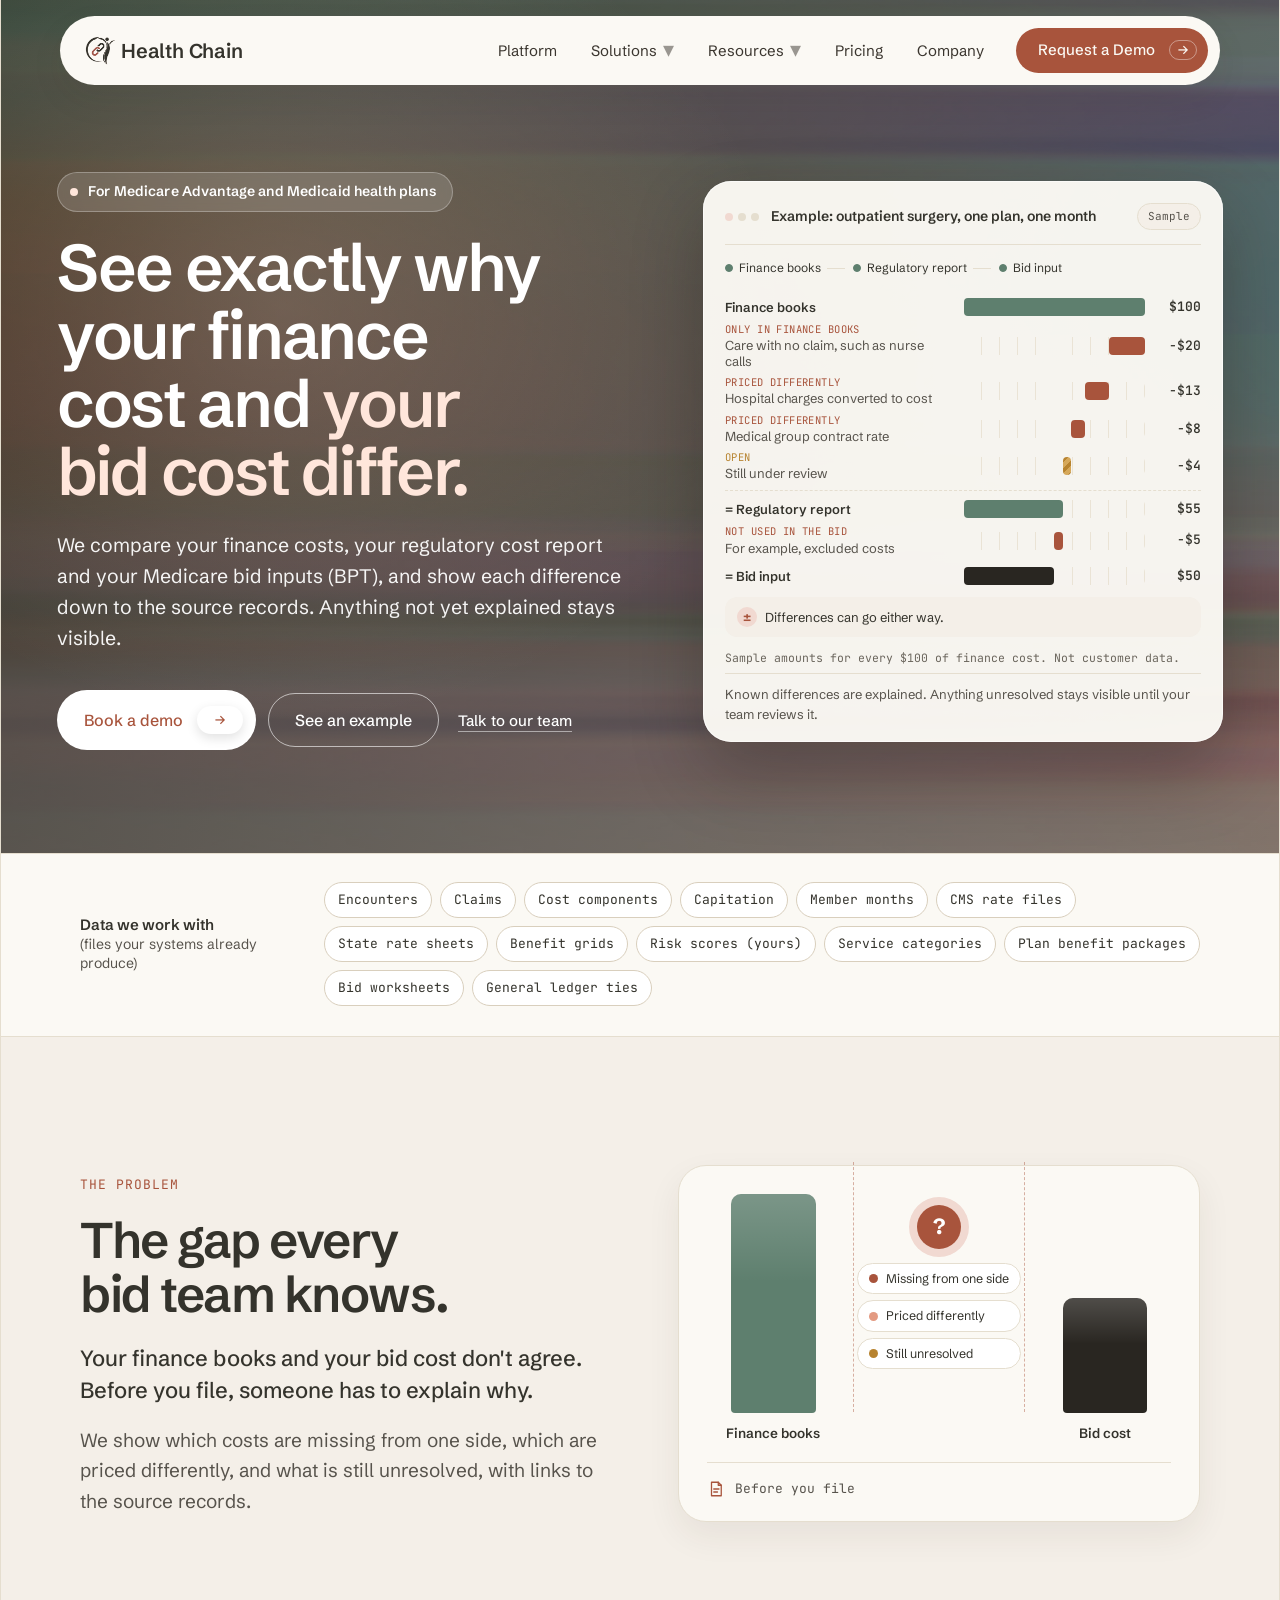
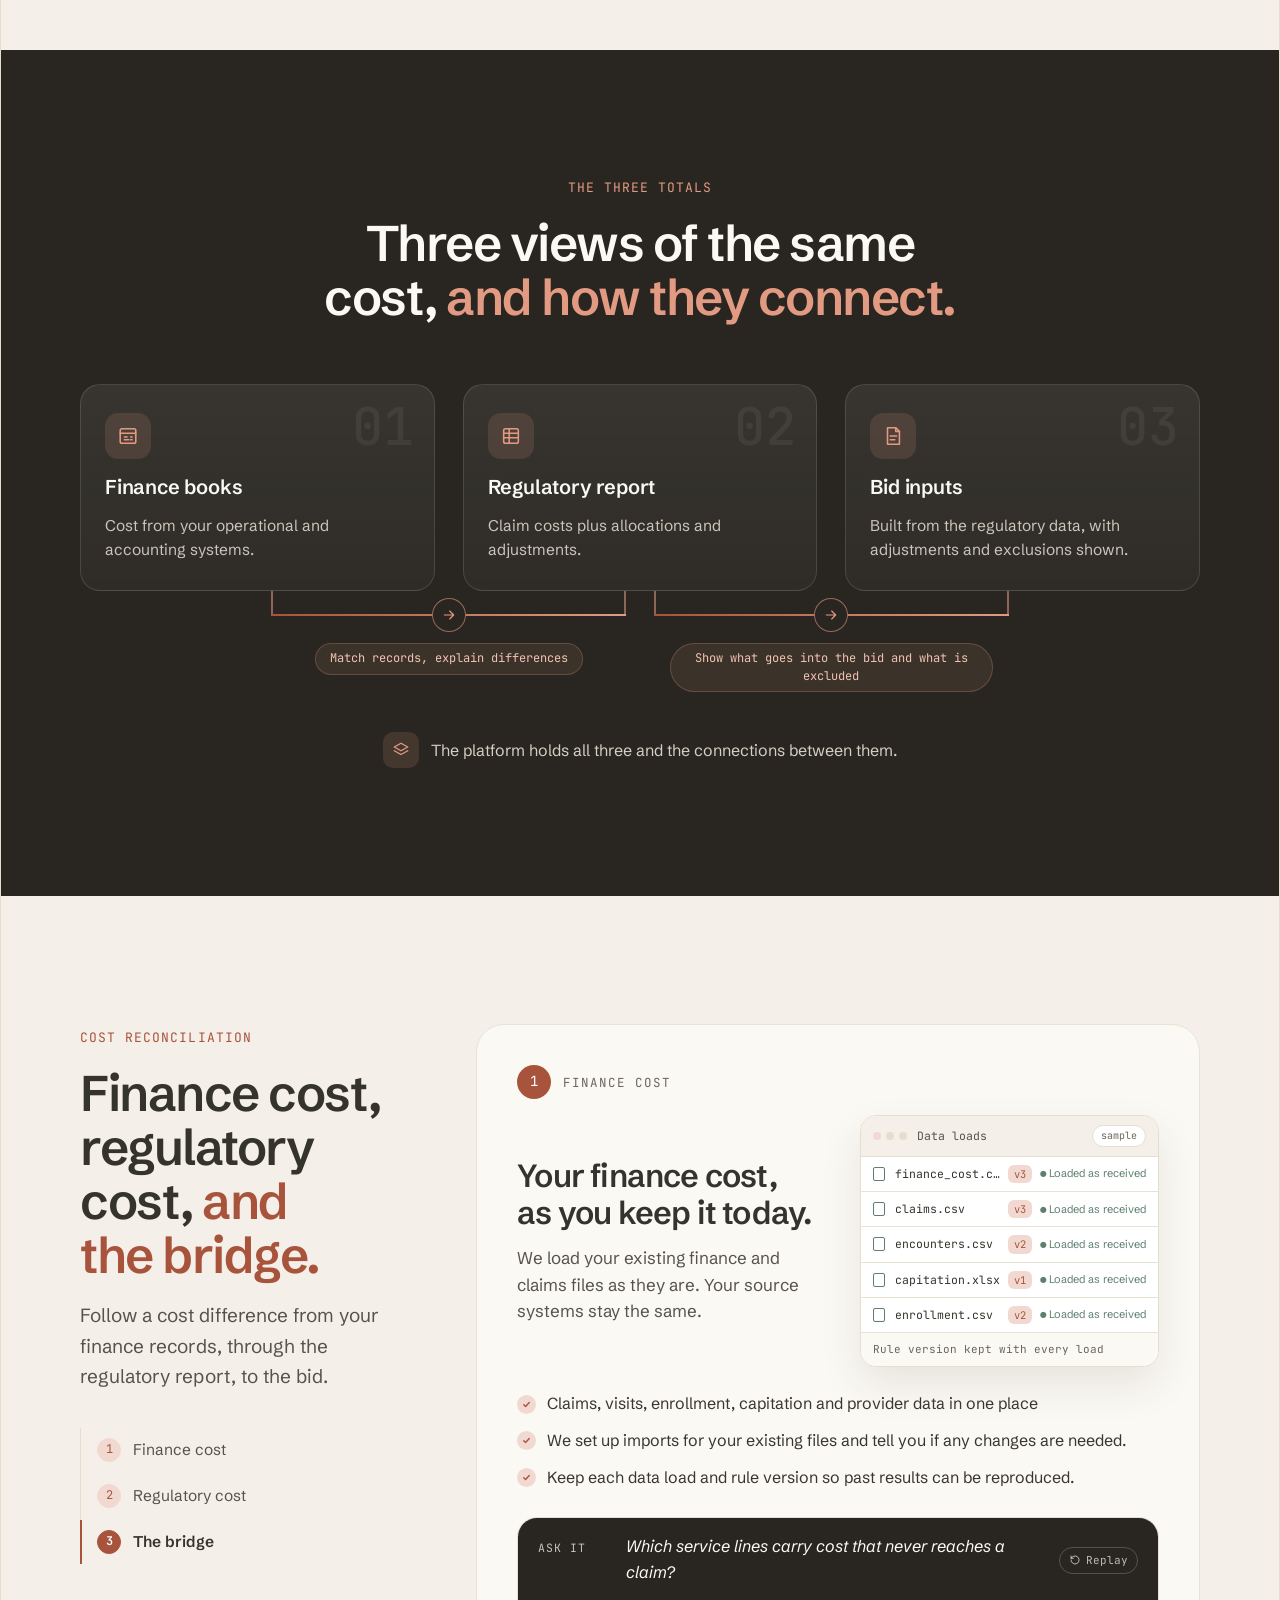
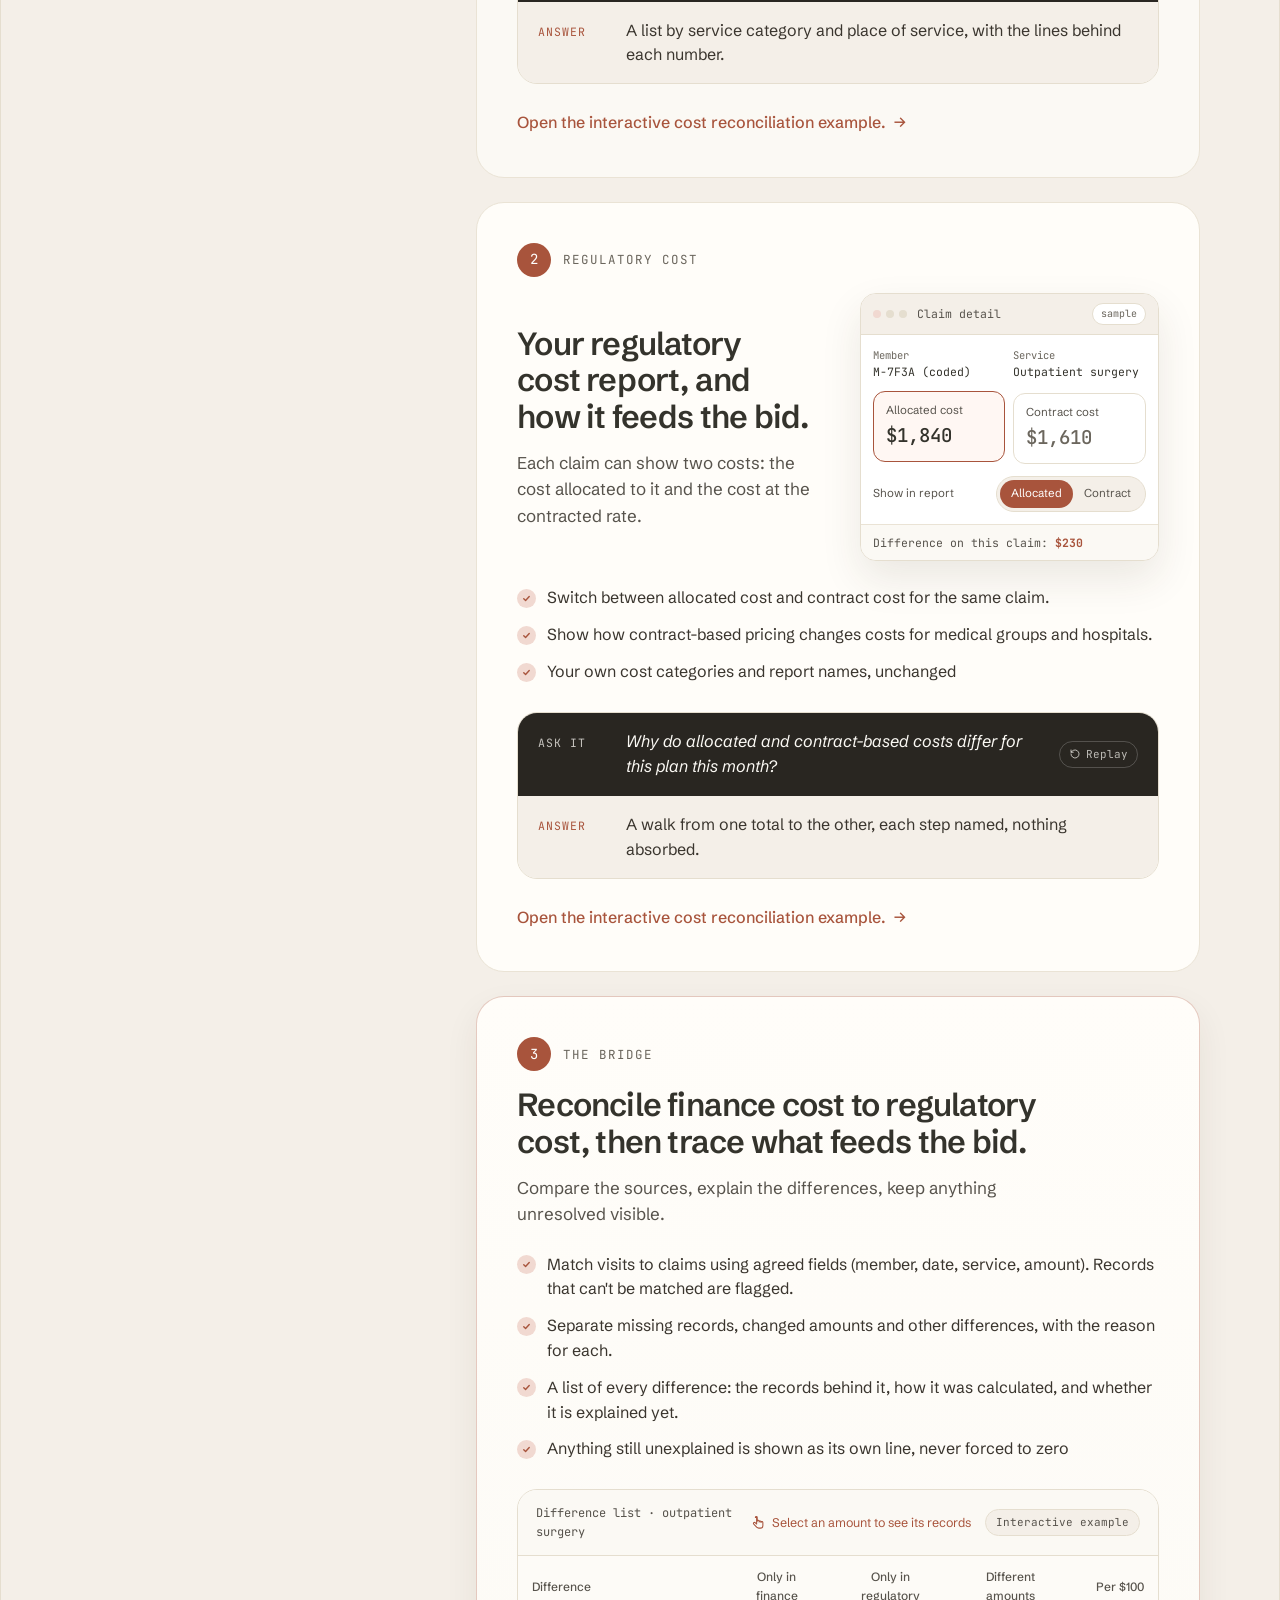
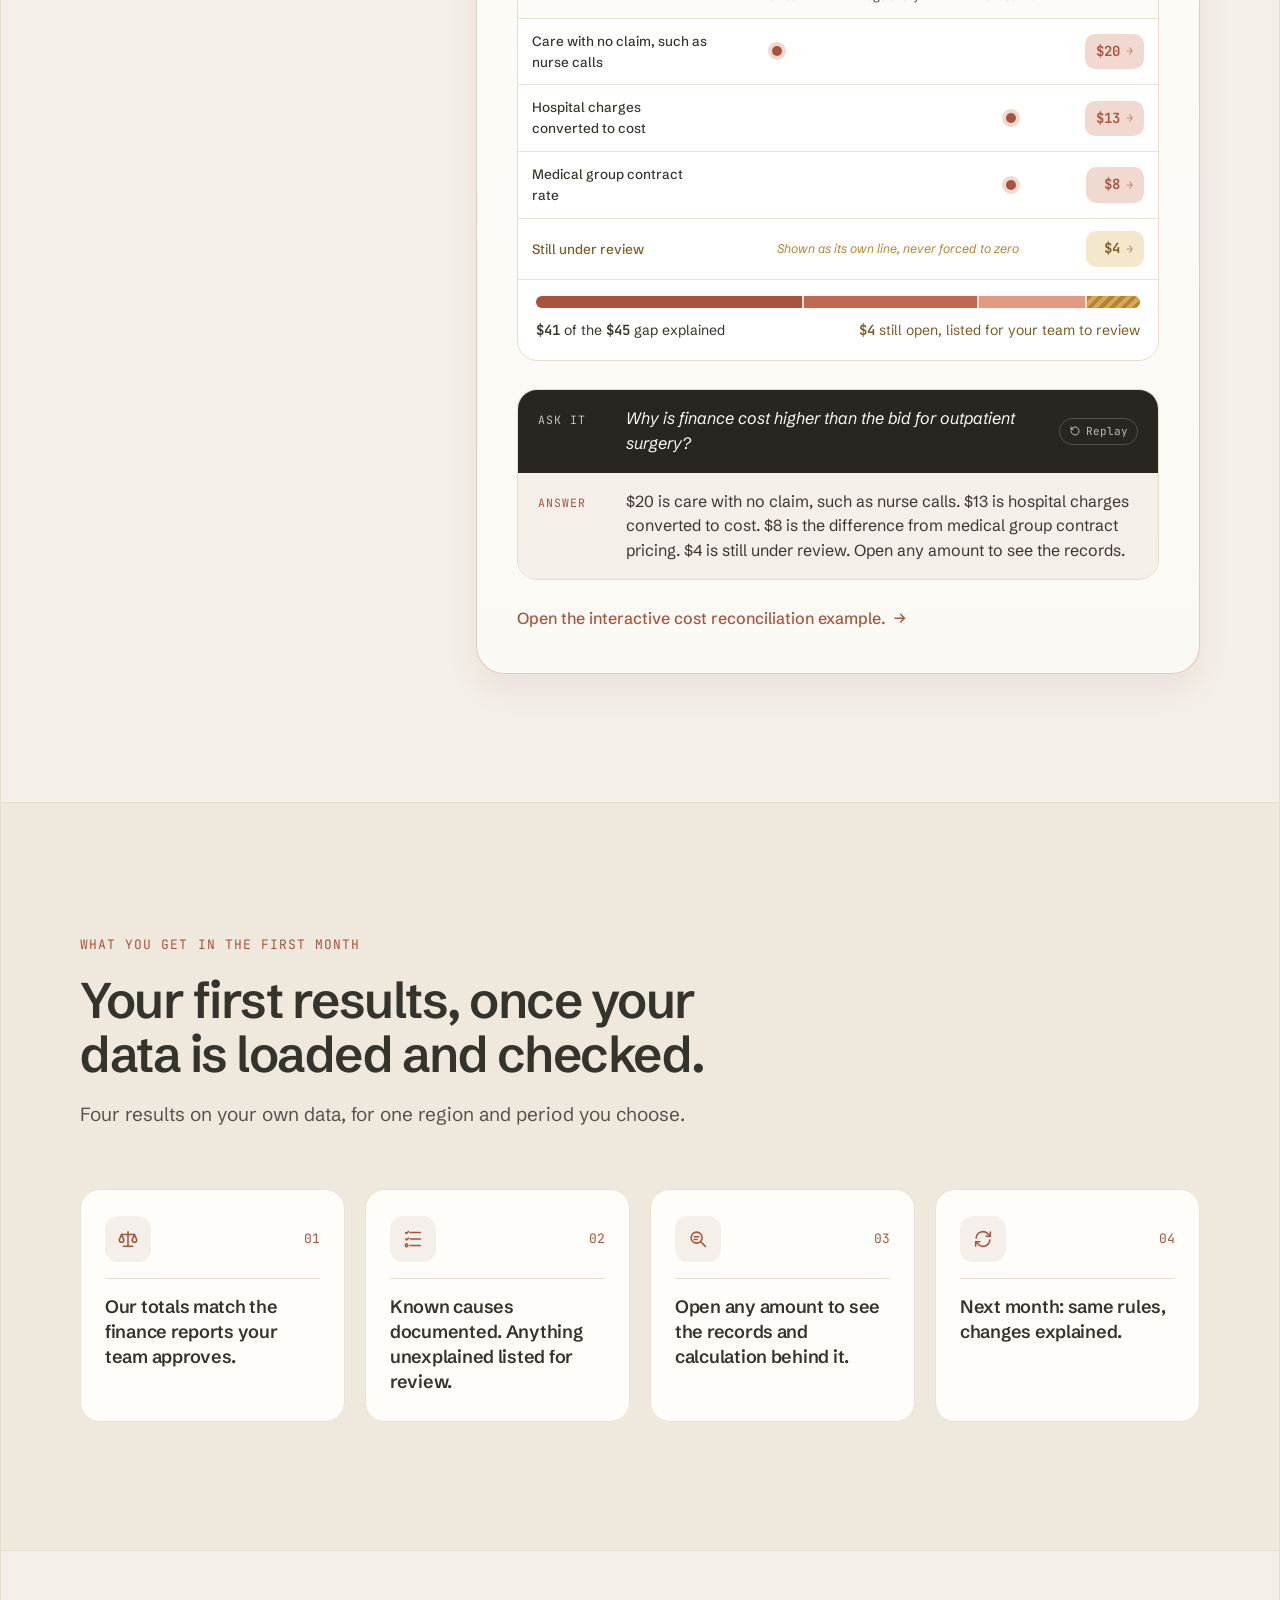
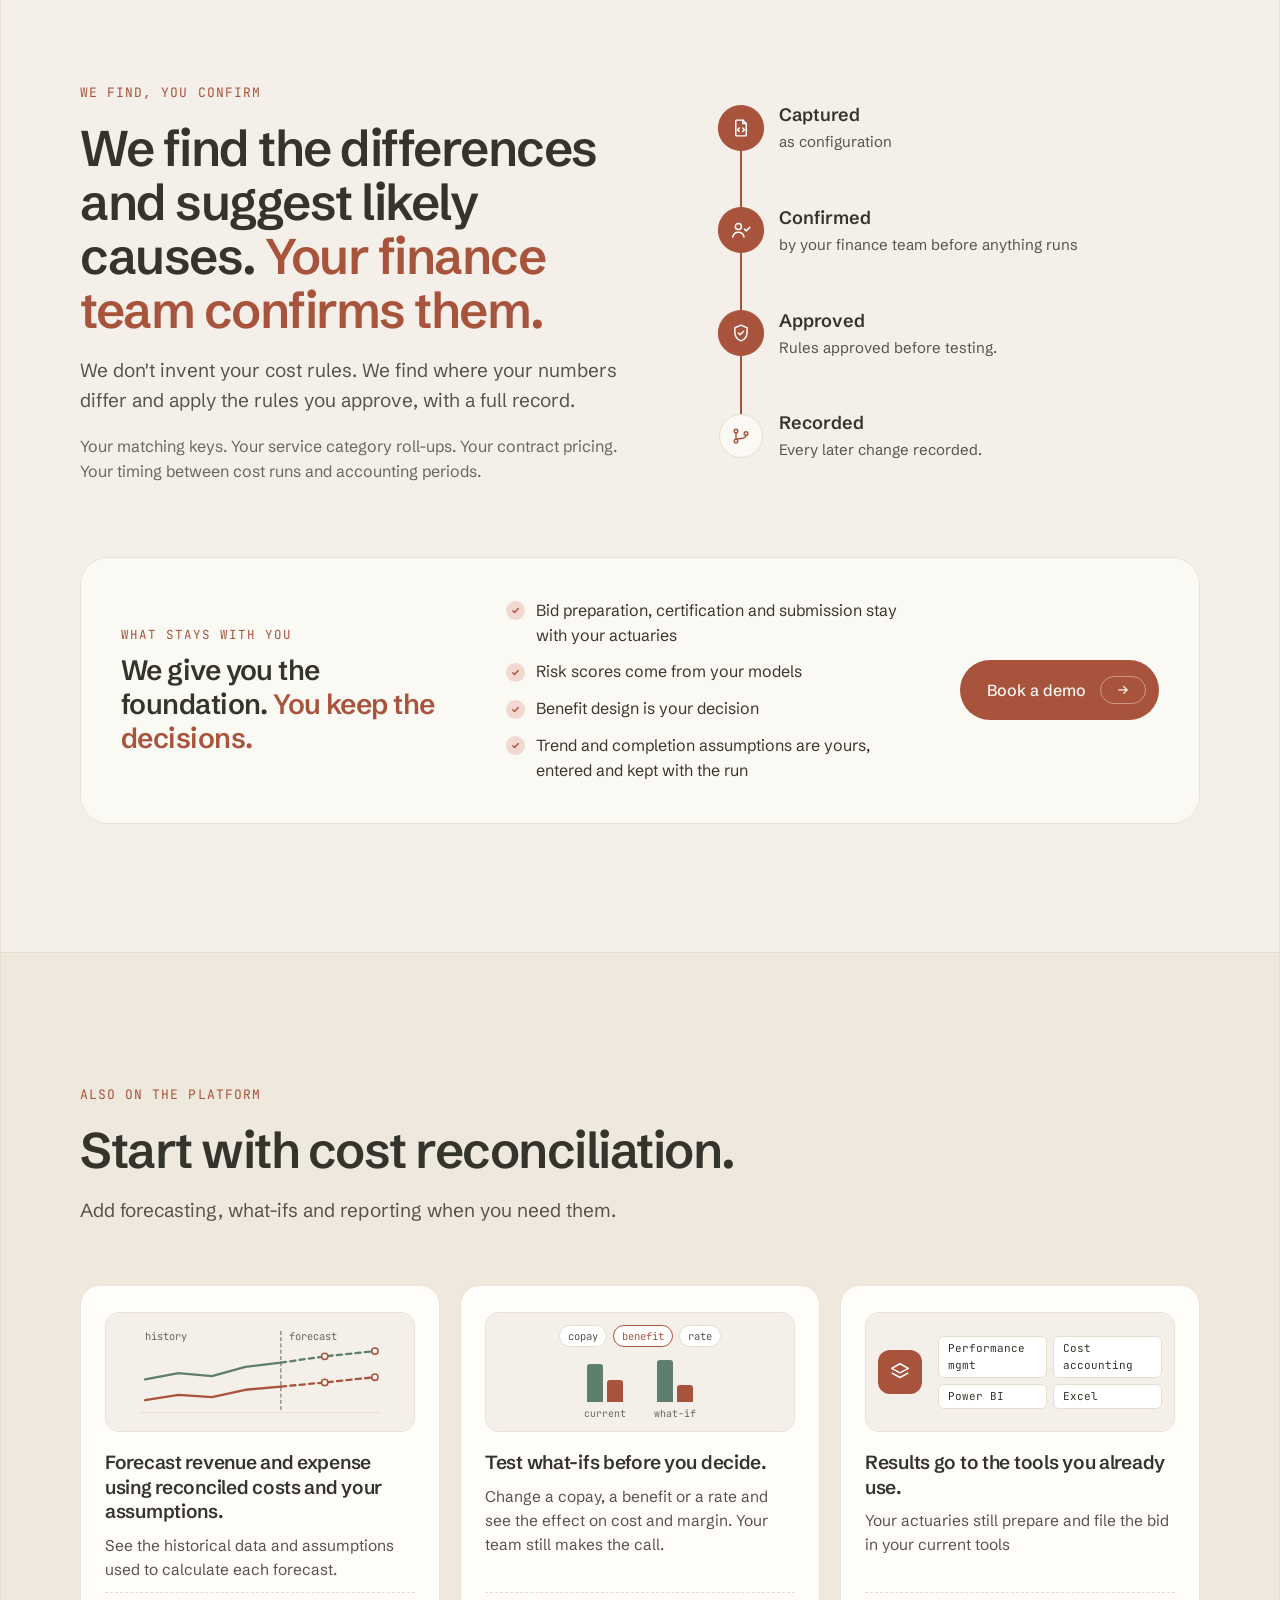
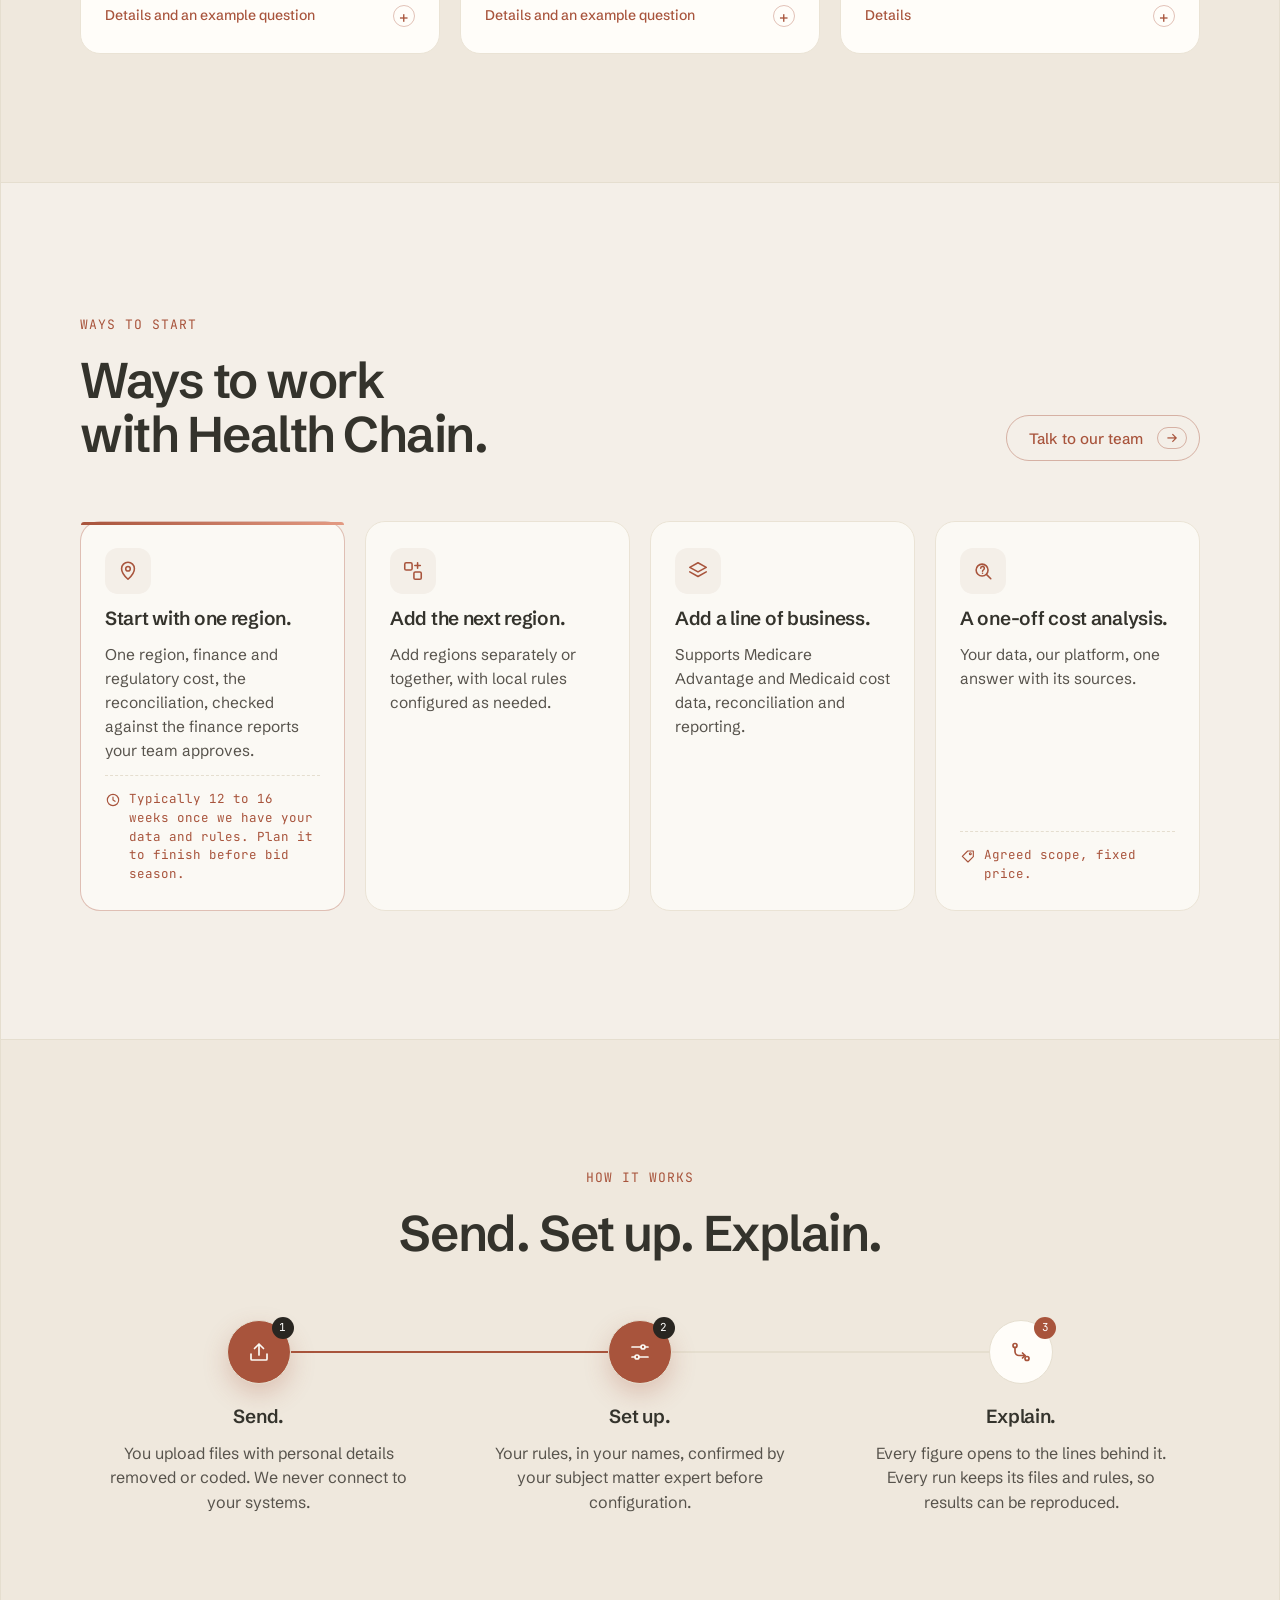
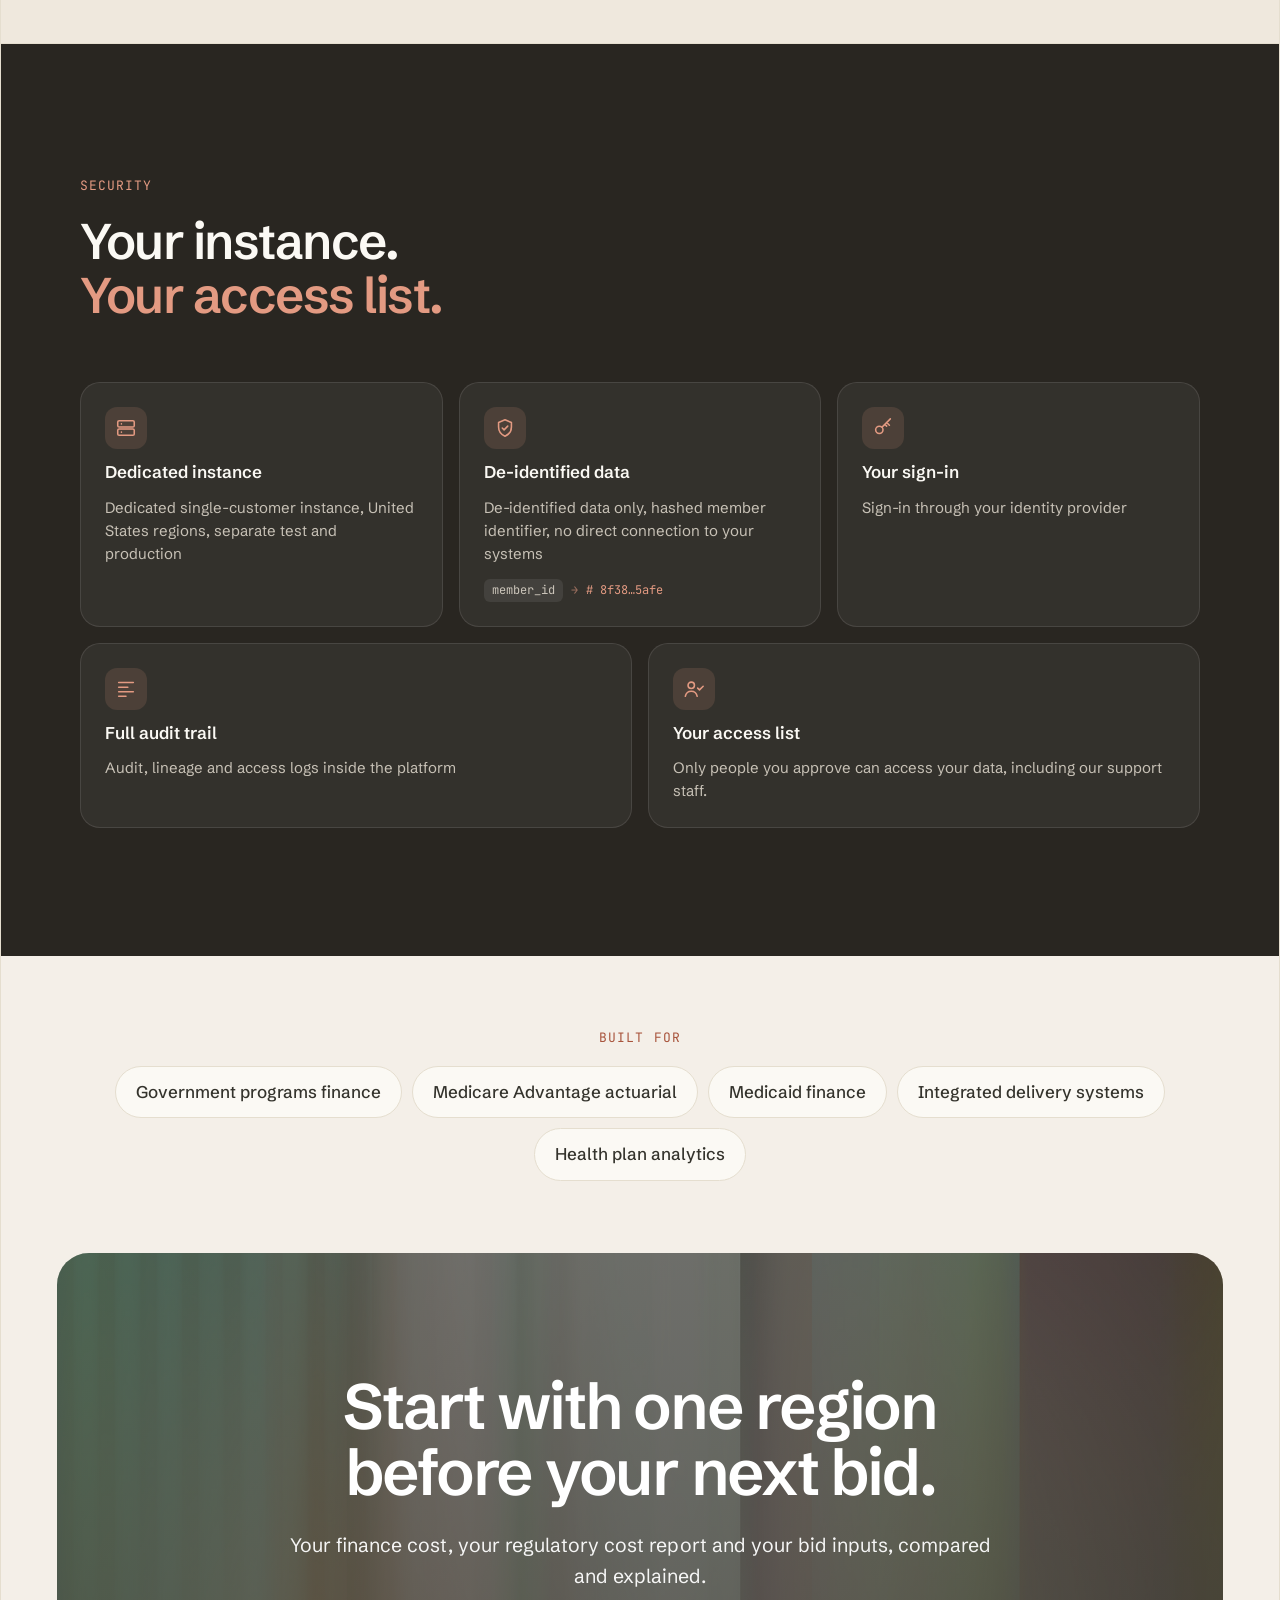
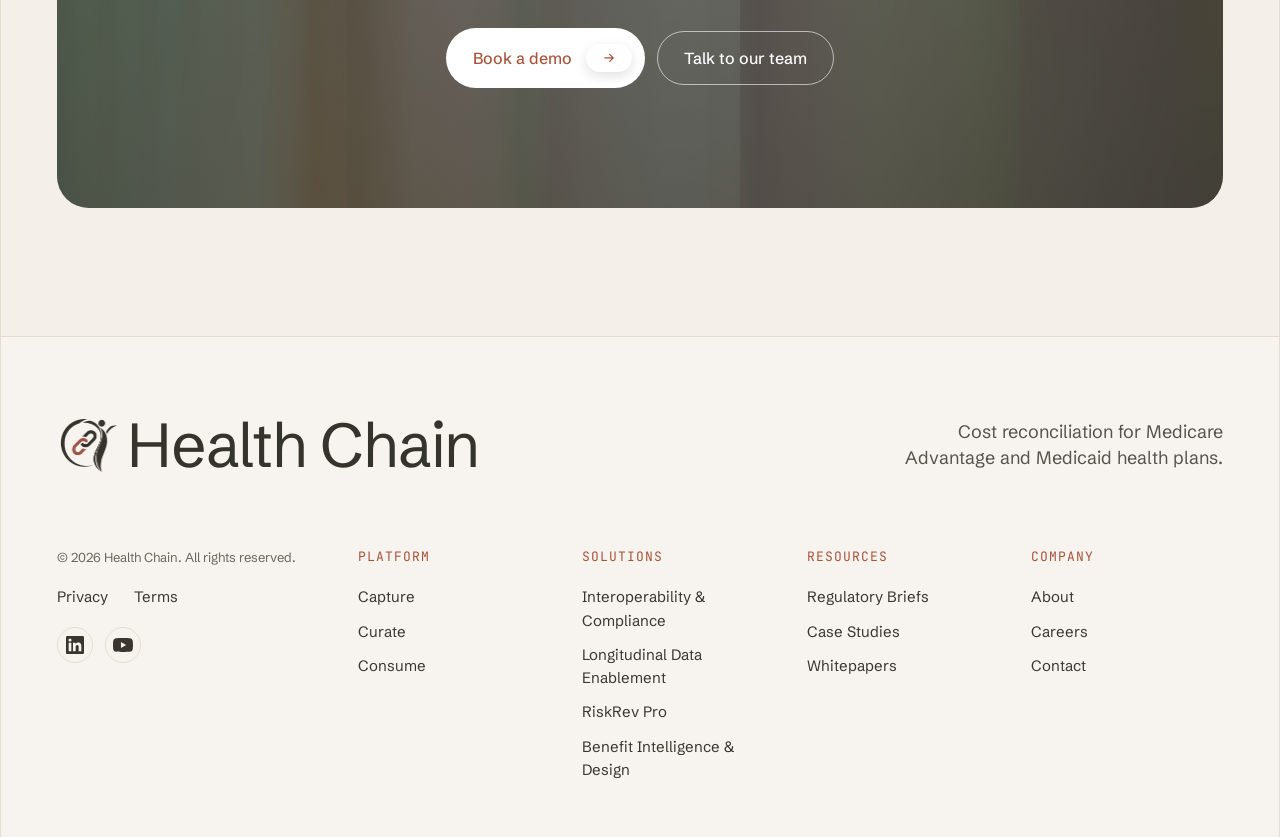
==== commit 4b360151: "update index file of bid-v2 folder" ====
--- a/bid-v2/index.html
+++ b/bid-v2/index.html
@@ -2,6 +2,13 @@
 <html lang="en">
 <head>
   <meta charset="utf-8">
+  <!-- Relative paths (css/, js/, assets/) need the folder URL to end in "/".
+       Hosts like Vercel serve /bid-v2 without the slash, so add it before anything loads. -->
+  <script>
+    (function (l) {
+      if (l.protocol !== "file:" && !/\/$|\.html?$/.test(l.pathname)) l.replace(l.pathname + "/" + l.search + l.hash);
+    })(window.location);
+  </script>
   <meta name="viewport" content="width=device-width, initial-scale=1">
   <title>Benefit Intelligence &amp; Design | Health Chain</title>
   <meta name="description" content="Cost reconciliation for Medicare Advantage and Medicaid health plans. We compare your finance costs, your regulatory cost report and your Medicare bid inputs (BPT), and show each difference down to the source records.">
